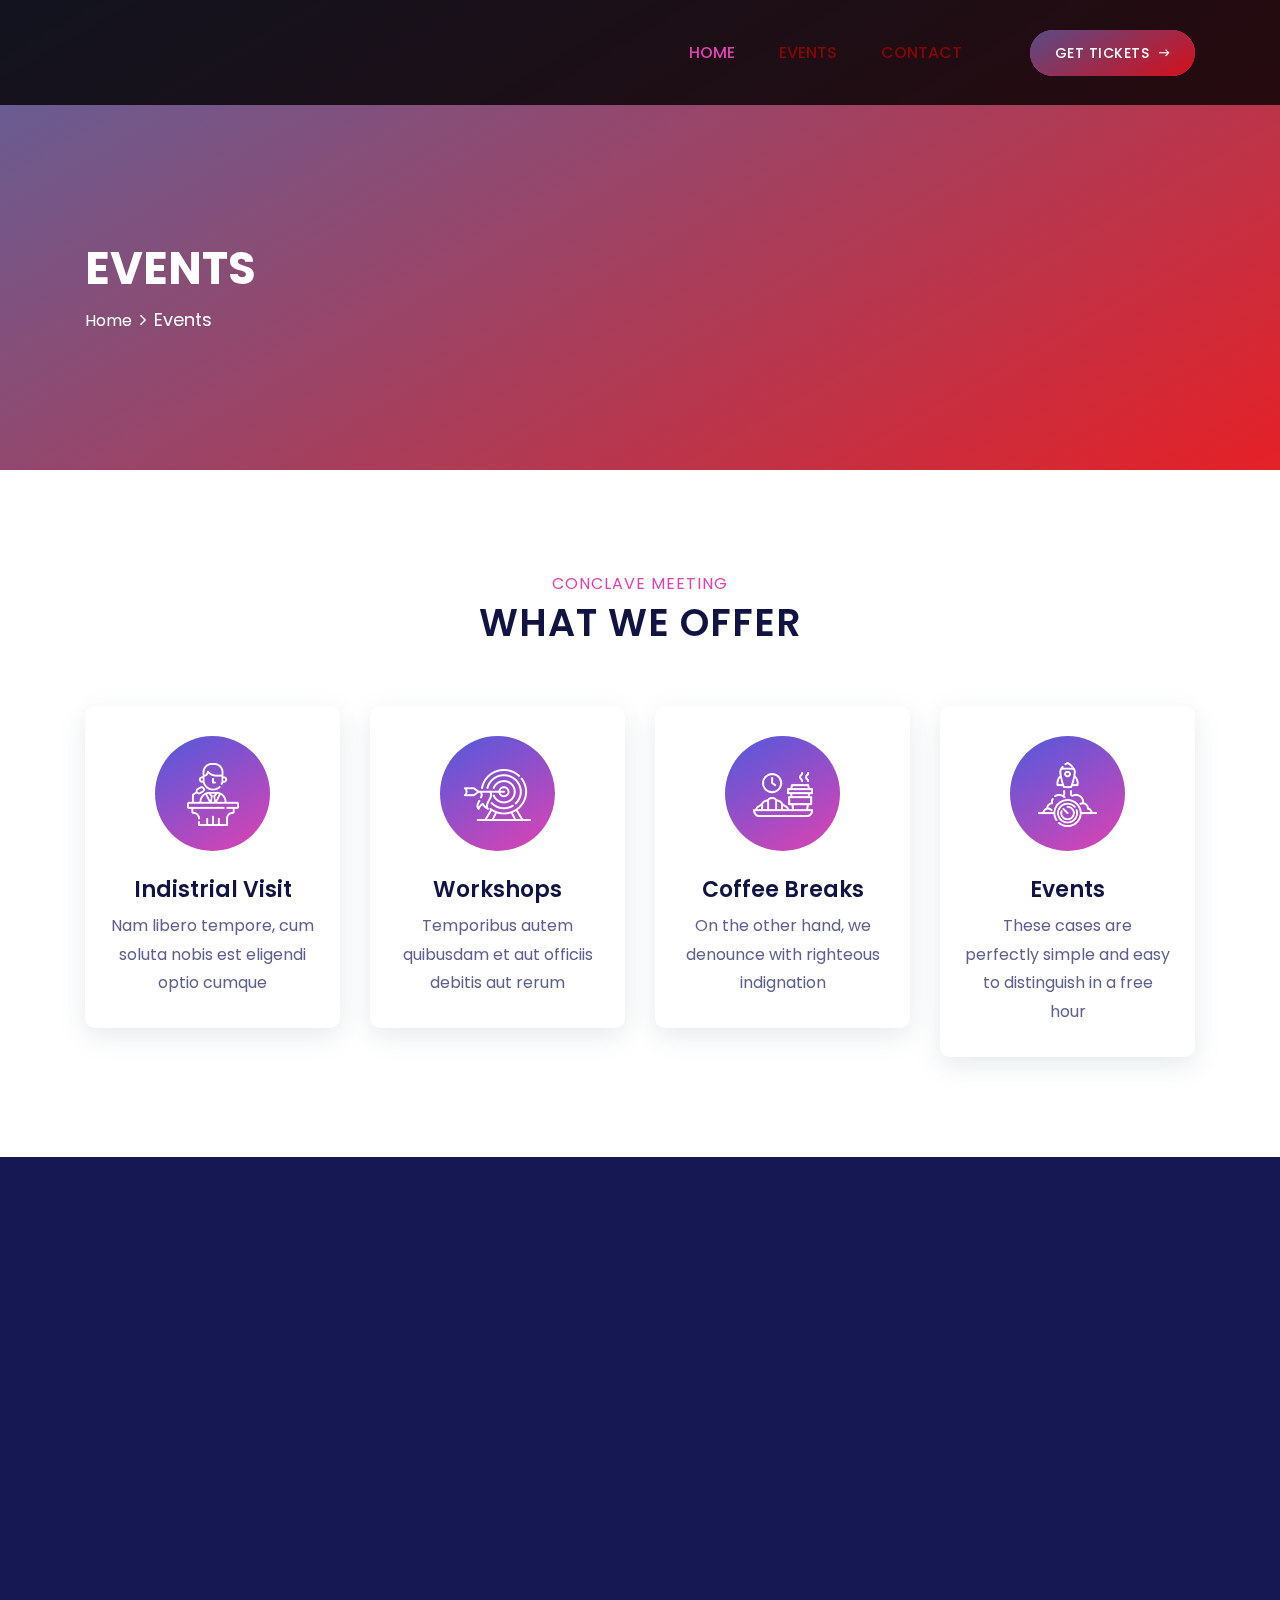
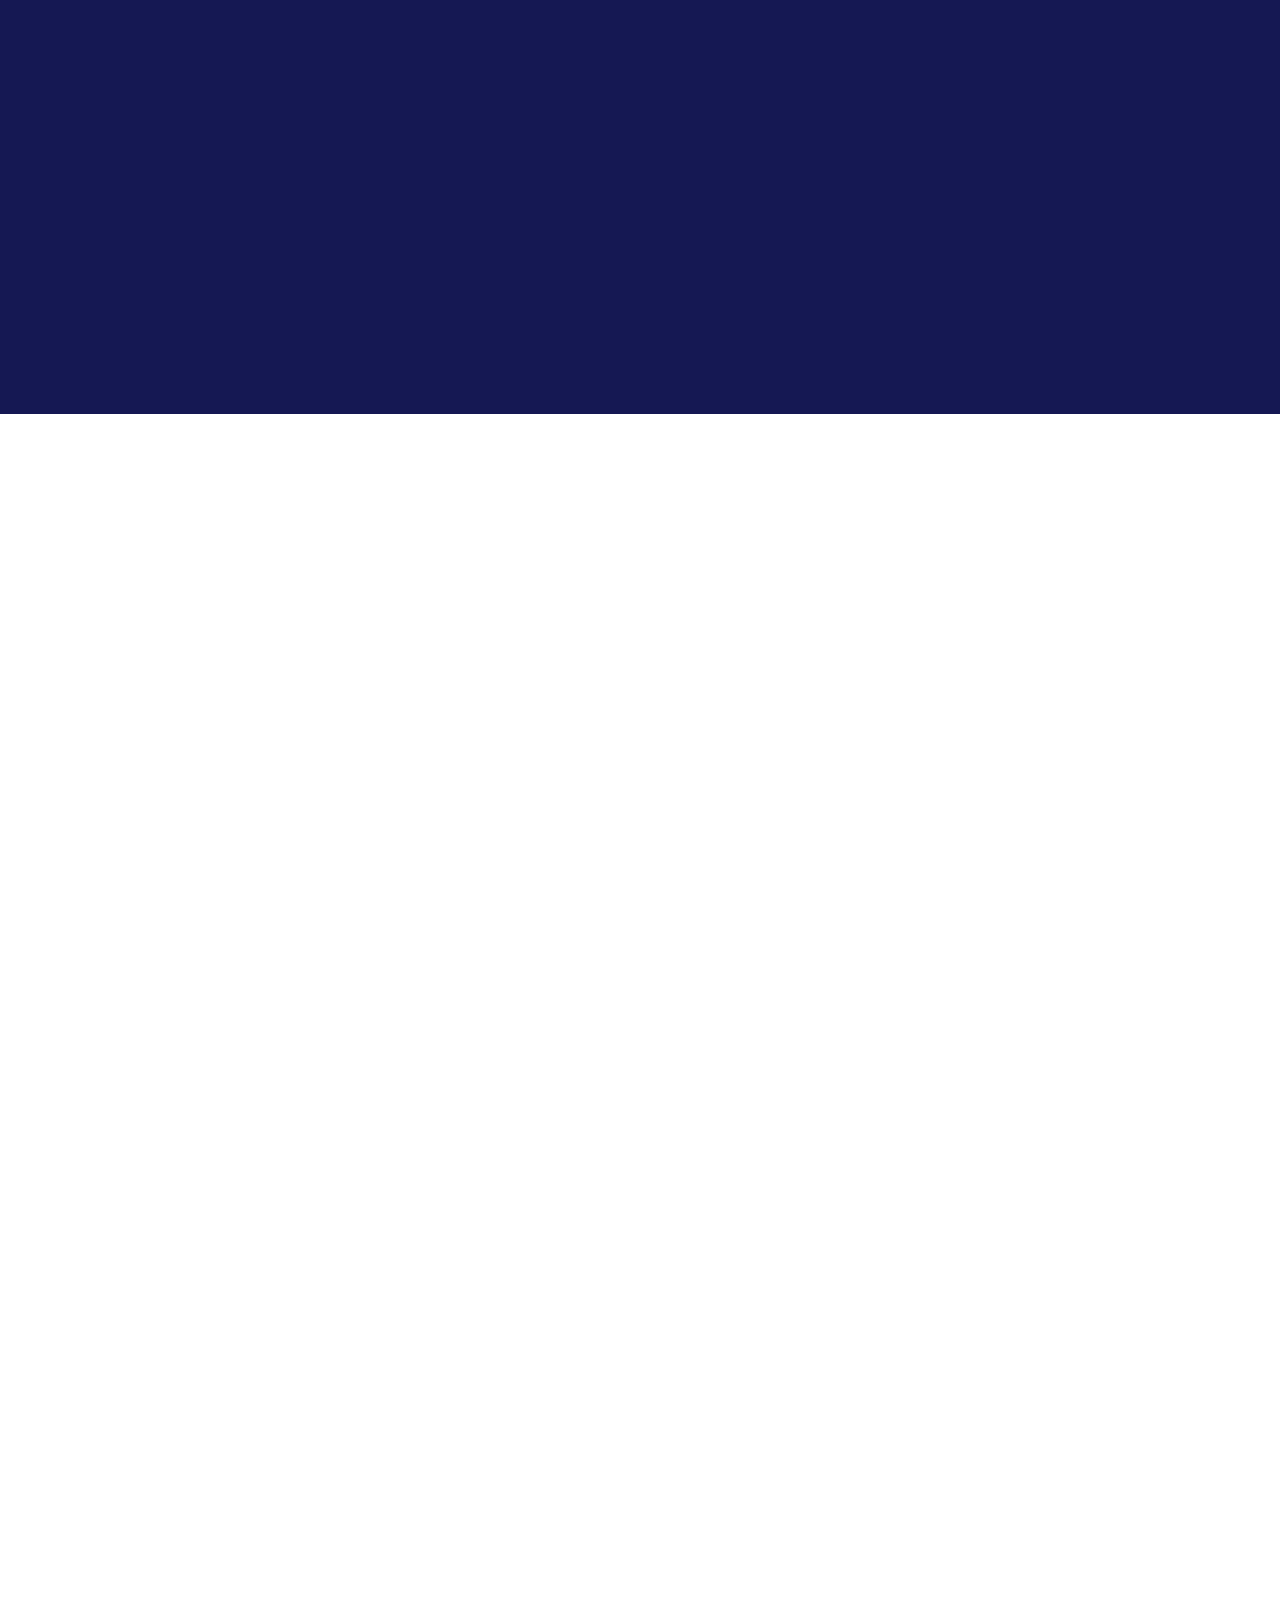
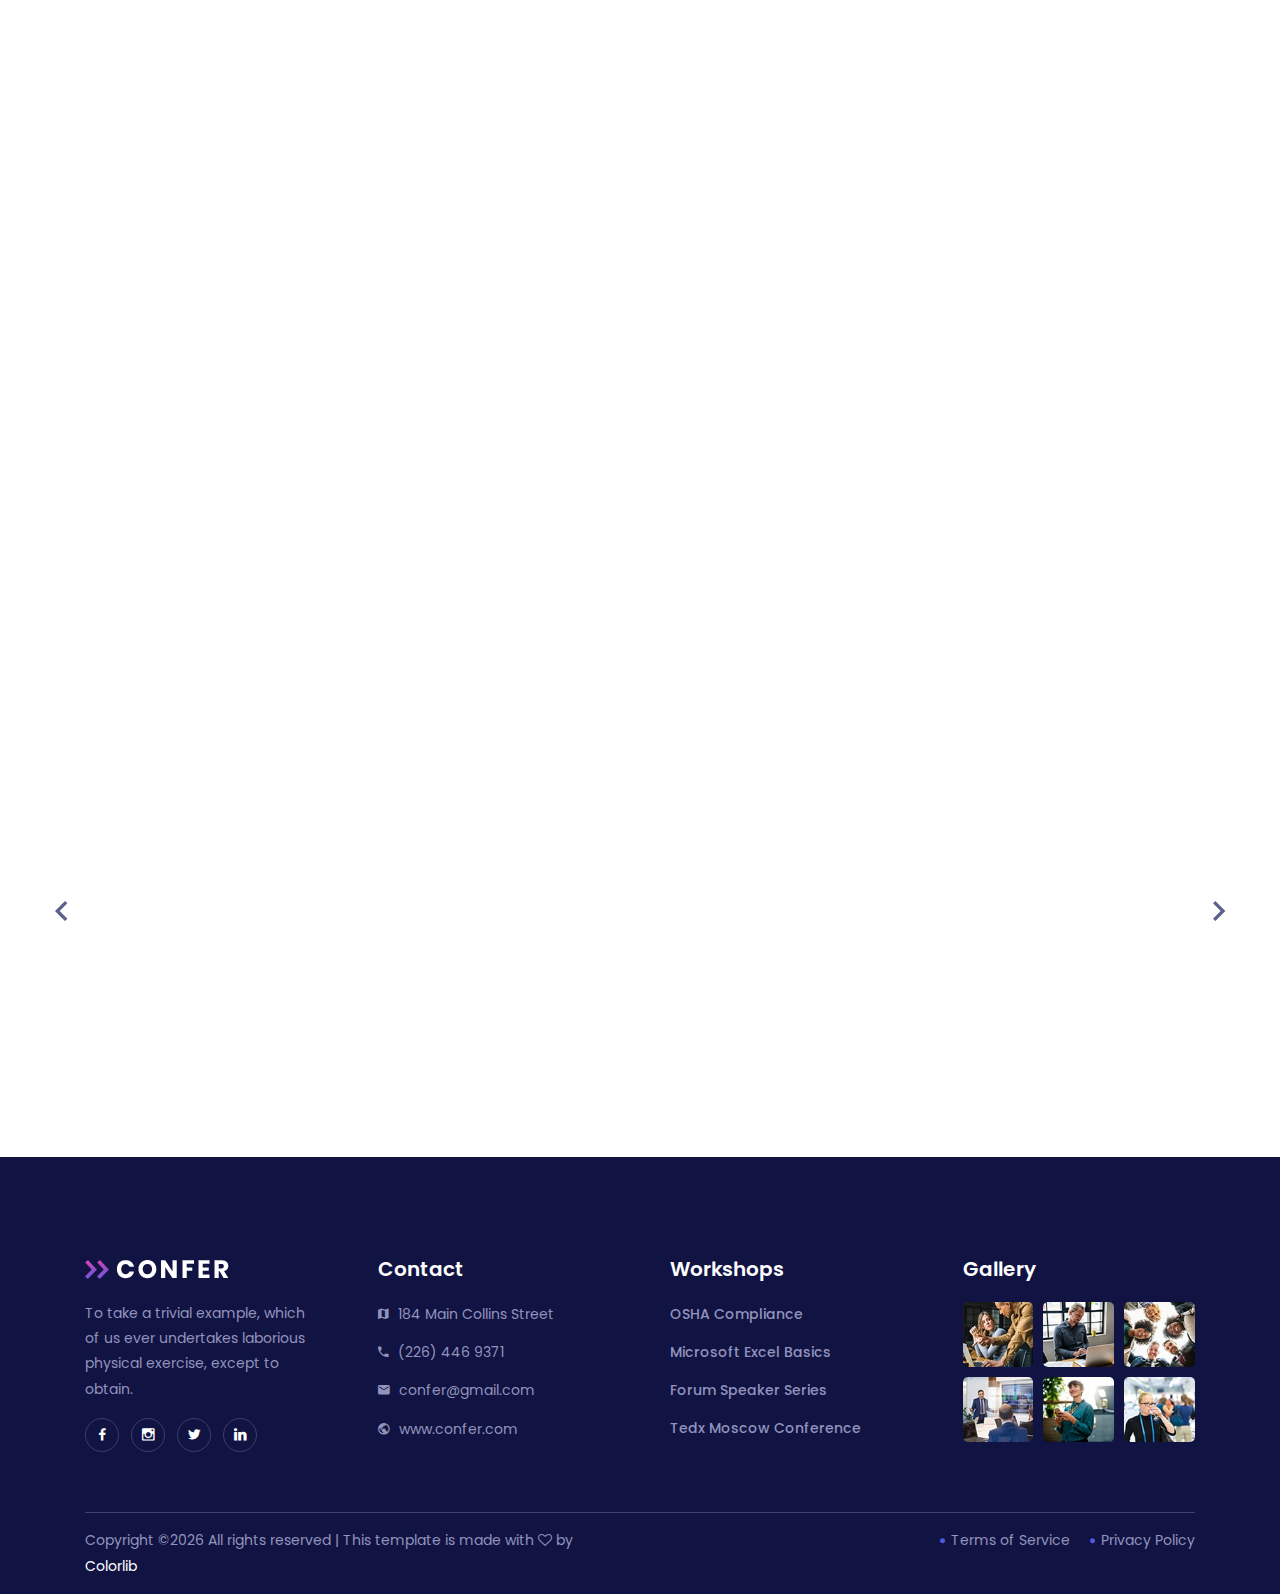
==== events.html @ 49c697b8 "rm" ====
<!DOCTYPE html>
<html lang="en">

<head>
    <meta charset="UTF-8">
    <meta name="description" content="">
    <meta http-equiv="X-UA-Compatible" content="IE=edge">
    <meta name="viewport" content="width=device-width, initial-scale=1, shrink-to-fit=no">

    <!-- Title -->
    <title>Confer - Conference Event HTML Template</title>

    <!-- Favicon -->
    <link rel="icon" href="https://ik.imagekit.io/ieeecollege/logo_1_bizQNKf40.png?updatedAt=1641056834567">

    <!-- Stylesheet -->
    <link rel="stylesheet" href="style.css">

</head>

<body>
    <!-- Preloader -->
    <div id="preloader">
        <div class="loader"></div>
    </div>
    <!-- /Preloader -->

   <!-- Header Area Start -->
   <header class="header-area">
    <div class="classy-nav-container breakpoint-off">
        <div class="container">
            <!-- Classy Menu -->
            <nav class="classy-navbar justify-content-between" id="conferNav">

                <!-- Logo -->
                <a class="nav-brand" href="./index.html"><img src="https://ik.imagekit.io/ieeecollege/logo_1_bizQNKf40.png?updatedAt=1641056834567" alt="" height="400" width="200"></a>

                <!-- Navbar Toggler -->
                <div class="classy-navbar-toggler">
                    <span class="navbarToggler"><span></span><span></span><span></span></span>
                </div>

                <!-- Menu -->
                <div class="classy-menu">
                    <!-- Menu Close Button -->
                    <div class="classycloseIcon">
                        <div class="cross-wrap"><span class="top"></span><span class="bottom"></span></div>
                    </div>
                    <!-- Nav Start -->
                    <div class="classynav">
                        <ul id="nav">
                            <li class="active"><a href="index.html">Home</a></li>
                            <li><a href="about.html">Events</a>
                               <!--- <ul class="dropdown">
                                    <li><a href="index.html">- Home</a></li>
                                    <li><a href="about.html">- About Us</a></li>
                                    <li><a href="speakers.html">- Speakears</a></li>
                                    <li><a href="schedule.html">- Schedule</a></li>
                                    <li><a href="tickets.html">- Tickets</a></li>
                                    <li><a href="blog.html">- Blog</a></li>
                                    <li><a href="single-blog.html">- Single Blog</a></li>
                                    <li><a href="contact.html">- Contact</a></li>
                                    <li><a href="#">- Dropdown</a>
                                        <ul class="dropdown">
                                            <li><a href="#">- Dropdown Item</a></li>
                                            <li><a href="#">- Dropdown Item</a></li>
                                            <li><a href="#">- Dropdown Item</a></li>
                                            <li><a href="#">- Dropdown Item</a></li>
                                        </ul>
                                    </li>
                                </ul>-->
                            </li>
                            <!--<li><a href="speakers.html">Speakears</a></li>
                            <li><a href="blog.html">Blog</a></li>-->
                            <li><a href="contact.html">Contact</a></li>
                        </ul>

                        <!-- Get Tickets Button -->
                        <a href="tickets.html" class="btn confer-btn mt-3 mt-lg-0 ml-3 ml-lg-5">Get Tickets <i class="zmdi zmdi-long-arrow-right"></i></a>
                    </div>
                    <!-- Nav End -->
                </div>
            </nav>
        </div>
    </div>
</header>
<!-- Header Area End -->

    <!-- Breadcrumb Area Start -->
    <section class="breadcrumb-area bg-img bg-gradient-overlay jarallax" style="background-image: url(https://ik.imagekit.io/ieeecollege/sp1_Ikhk8Z8GlEW.png?updatedAt=1641142330740img/bg-img/27.jpg);">
        <div class="container h-100">
            <div class="row h-100 align-items-center">
                <div class="col-12">
                    <div class="breadcrumb-content">
                        <h2 class="page-title">Events</h2>
                        <nav aria-label="breadcrumb">
                            <ol class="breadcrumb">
                                <li class="breadcrumb-item"><a href="index.html">Home</a></li>
                                <li class="breadcrumb-item active" aria-current="page">Events</li>
                            </ol>
                        </nav>
                    </div>
                </div>
            </div>
        </div>
    </section>
    <!-- Breadcrumb Area End -->

    <!-- What We offer Area Start -->
    <section class="what-we-offer-area section-padding-100-70">
        <div class="container">
            <div class="row">
                <!-- Heading -->
                <div class="col-12">
                    <div class="section-heading-3 text-center wow fadeInUp" data-wow-delay="300ms">
                        <p>Conclave Meeting</p>
                        <h4>What We Offer</h4>
                    </div>
                </div>
            </div>

            <div class="row">
                <!-- Single We Offer Area -->
                <div class="col-12 col-md-6 col-xl-3">
                    <div class="single-we-offer-content text-center wow fadeInUp" data-wow-delay="0.3s">
                        <!-- Icon -->
                        <div class="offer-icon">
                            <img src="img/core-img/icon.png" alt="">
                        </div>
                        <h5>Indistrial Visit</h5>
                        <p>Nam libero tempore, cum soluta nobis est eligendi optio cumque</p>
                    </div>
                </div>

                <!-- Single We Offer Area -->
                <div class="col-12 col-md-6 col-xl-3">
                    <div class="single-we-offer-content text-center wow fadeInUp" data-wow-delay="0.3s">
                        <!-- Icon -->
                        <div class="offer-icon">
                            <img src="img/core-img/icon-2.png" alt="">
                        </div>
                        <h5>Workshops</h5>
                        <p>Temporibus autem quibusdam et aut officiis debitis aut rerum</p>
                    </div>
                </div>

                <!-- Single We Offer Area -->
                <div class="col-12 col-md-6 col-xl-3">
                    <div class="single-we-offer-content text-center wow fadeInUp" data-wow-delay="0.3s">
                        <!-- Icon -->
                        <div class="offer-icon">
                            <img src="img/core-img/icon-3.png" alt="">
                        </div>
                        <h5>Coffee Breaks</h5>
                        <p>On the other hand, we denounce with righteous indignation</p>
                    </div>
                </div>

                <!-- Single We Offer Area -->
                <div class="col-12 col-md-6 col-xl-3">
                    <div class="single-we-offer-content text-center wow fadeInUp" data-wow-delay="0.3s">
                        <!-- Icon -->
                        <div class="offer-icon">
                            <img src="img/core-img/icon-4.png" alt="">
                        </div>
                        <h5>Events</h5>
                        <p>These cases are perfectly simple and easy to distinguish in a free hour</p>
                    </div>
                </div>
            </div>
        </div>
    </section>
    <!-- What We offer Area End -->

    <!-- About Us And Countdown Area Start -->
    <section class="about-us-countdown-area section-padding-100-0" id="about">
        <div class="container">
            <div class="row align-items-center">
                <!-- About Content -->
                <div class="col-12 col-md-6">
                    <div class="about-content-text mb-80">
                        <h6 class="wow fadeInUp" data-wow-delay="300ms">About Conference</h6>
                        <h3 class="wow fadeInUp" data-wow-delay="300ms">Welcome to the Project Management</h3>
                        <p class="wow fadeInUp" data-wow-delay="300ms">The Project Management is a platform to learn expert techniques for building successful project teams, creating efficient plans and implementing effective tracking measures to ensure your projects come in on deadline and on budget. In one fast-paced, well-designed day, we’ll cover all the essential elements of project management.</p>
                        <a href="#" class="btn confer-btn mt-50 wow fadeInUp" data-wow-delay="300ms">Interested <i class="zmdi zmdi-long-arrow-right"></i></a>
                    </div>
                </div>

                <!-- About Thumb -->
                <div class="col-12 col-md-6">
                    <div class="about-thumb mb-80 wow fadeInUp" data-wow-delay="300ms">
                        <img src="img/bg-img/2.png" alt="">
                    </div>
                </div>
            </div>
        </div>

        <!-- Counter Up Area -->
        <div class="countdown-up-area">
            <div class="container">
                <div class="row align-items-center">
                    <div class="col-12 col-md-3">
                        <!-- Countdown Text -->
                        <div class="countdown-content-text mb-100 wow fadeInUp" data-wow-delay="300ms">
                            <h6>Conference Date</h6>
                            <h4>Count Every Second Until the Event</h4>
                        </div>
                    </div>

                    <div class="col-12 col-md-9">
                        <div class="countdown-timer mb-100 wow fadeInUp" data-wow-delay="300ms">
                            <div id="clock"></div>
                        </div>
                    </div>
                </div>
            </div>
        </div>
    </section>
    <!-- About Us And Countdown Area End -->

    <!-- Our Speakings Area Start -->
    <section class="our-speaker-area section-padding-100-60">
        <div class="container">
            <div class="row">
                <!-- Heading -->
                <div class="col-12">
                    <div class="section-heading-3 text-center wow fadeInUp" data-wow-delay="300ms">
                        <p>Our Speakings</p>
                        <h4>Who’s speaking</h4>
                    </div>
                </div>
            </div>

            <div class="row">
                <!-- Single Speaker Area -->
                <div class="col-12 col-sm-6 col-lg-4">
                    <div class="single-speaker-area bg-gradient-overlay-2 wow fadeInUp" data-wow-delay="300ms">
                        <!-- Thumb -->
                        <div class="speaker-single-thumb">
                            <img src="img/bg-img/4.jpg" alt="">
                        </div>
                        <!-- Social Info -->
                        <div class="social-info">
                            <a href="#"><i class="zmdi zmdi-facebook"></i></a>
                            <a href="#"><i class="zmdi zmdi-instagram"></i></a>
                            <a href="#"><i class="zmdi zmdi-twitter"></i></a>
                            <a href="#"><i class="zmdi zmdi-linkedin"></i></a>
                        </div>
                        <!-- Info -->
                        <div class="speaker-info">
                            <h5>Albert Barnes</h5>
                            <p>Founder</p>
                        </div>
                    </div>
                </div>

                <!-- Single Speaker Area -->
                <div class="col-12 col-sm-6 col-lg-4">
                    <div class="single-speaker-area bg-gradient-overlay-2 wow fadeInUp" data-wow-delay="300ms">
                        <!-- Thumb -->
                        <div class="speaker-single-thumb">
                            <img src="img/bg-img/5.jpg" alt="">
                        </div>
                        <!-- Social Info -->
                        <div class="social-info">
                            <a href="#"><i class="zmdi zmdi-facebook"></i></a>
                            <a href="#"><i class="zmdi zmdi-instagram"></i></a>
                            <a href="#"><i class="zmdi zmdi-twitter"></i></a>
                            <a href="#"><i class="zmdi zmdi-linkedin"></i></a>
                        </div>
                        <!-- Info -->
                        <div class="speaker-info">
                            <h5>Patricia Stanley</h5>
                            <p>Product Lead</p>
                        </div>
                    </div>
                </div>

                <!-- Single Speaker Area -->
                <div class="col-12 col-sm-6 col-lg-4">
                    <div class="single-speaker-area bg-gradient-overlay-2 wow fadeInUp" data-wow-delay="300ms">
                        <!-- Thumb -->
                        <div class="speaker-single-thumb">
                            <img src="img/bg-img/6.jpg" alt="">
                        </div>
                        <!-- Social Info -->
                        <div class="social-info">
                            <a href="#"><i class="zmdi zmdi-facebook"></i></a>
                            <a href="#"><i class="zmdi zmdi-instagram"></i></a>
                            <a href="#"><i class="zmdi zmdi-twitter"></i></a>
                            <a href="#"><i class="zmdi zmdi-linkedin"></i></a>
                        </div>
                        <!-- Info -->
                        <div class="speaker-info">
                            <h5>Evelyn Stone</h5>
                            <p>Photographer</p>
                        </div>
                    </div>
                </div>

                <!-- Single Speaker Area -->
                <div class="col-12 col-sm-6 col-lg-4">
                    <div class="single-speaker-area bg-gradient-overlay-2 wow fadeInUp" data-wow-delay="300ms">
                        <!-- Thumb -->
                        <div class="speaker-single-thumb">
                            <img src="img/bg-img/7.jpg" alt="">
                        </div>
                        <!-- Social Info -->
                        <div class="social-info">
                            <a href="#"><i class="zmdi zmdi-facebook"></i></a>
                            <a href="#"><i class="zmdi zmdi-instagram"></i></a>
                            <a href="#"><i class="zmdi zmdi-twitter"></i></a>
                            <a href="#"><i class="zmdi zmdi-linkedin"></i></a>
                        </div>
                        <!-- Info -->
                        <div class="speaker-info">
                            <h5>Evelyn Stone</h5>
                            <p>Photographer</p>
                        </div>
                    </div>
                </div>

                <!-- Single Speaker Area -->
                <div class="col-12 col-sm-6 col-lg-4">
                    <div class="single-speaker-area bg-gradient-overlay-2 wow fadeInUp" data-wow-delay="300ms">
                        <!-- Thumb -->
                        <div class="speaker-single-thumb">
                            <img src="img/bg-img/8.jpg" alt="">
                        </div>
                        <!-- Social Info -->
                        <div class="social-info">
                            <a href="#"><i class="zmdi zmdi-facebook"></i></a>
                            <a href="#"><i class="zmdi zmdi-instagram"></i></a>
                            <a href="#"><i class="zmdi zmdi-twitter"></i></a>
                            <a href="#"><i class="zmdi zmdi-linkedin"></i></a>
                        </div>
                        <!-- Info -->
                        <div class="speaker-info">
                            <h5>Susan Hopkins</h5>
                            <p>UX Manager</p>
                        </div>
                    </div>
                </div>

                <!-- Single Speaker Area -->
                <div class="col-12 col-sm-6 col-lg-4">
                    <div class="single-speaker-area bg-gradient-overlay-2 wow fadeInUp" data-wow-delay="300ms">
                        <!-- Thumb -->
                        <div class="speaker-single-thumb">
                            <img src="img/bg-img/9.jpg" alt="">
                        </div>
                        <!-- Social Info -->
                        <div class="social-info">
                            <a href="#"><i class="zmdi zmdi-facebook"></i></a>
                            <a href="#"><i class="zmdi zmdi-instagram"></i></a>
                            <a href="#"><i class="zmdi zmdi-twitter"></i></a>
                            <a href="#"><i class="zmdi zmdi-linkedin"></i></a>
                        </div>
                        <!-- Info -->
                        <div class="speaker-info">
                            <h5>Michael Fowler</h5>
                            <p>Product Design</p>
                        </div>
                    </div>
                </div>

                <div class="col-12">
                    <div class="more-speaker-btn text-center mt-20 mb-40 wow fadeInUp" data-wow-delay="300ms">
                        <a class="btn confer-btn" href="#">View All Speaker <i class="zmdi zmdi-long-arrow-right"></i></a>
                    </div>
                </div>
            </div>
        </div>
    </section>
    <!-- Our Speakings Area End -->

    <!-- Our Gallery Area Start -->
    <div class="our-gallery-area section-padding-0-85">
        <div class="container-fluid">
            <div class="row">
                <!-- Single Gallery Thumb -->
                <div class="col-12 col-sm-3">
                    <div class="single-gallery-thumb wow fadeInUp" data-wow-delay="300ms">
                        <img src="img/bg-img/28.jpg" alt="">
                    </div>
                </div>

                <!-- Single Gallery Thumb -->
                <div class="col-12 col-sm-3">
                    <div class="single-gallery-thumb wow fadeInUp" data-wow-delay="300ms">
                        <img src="img/bg-img/29.jpg" alt="">
                    </div>
                </div>

                <!-- Single Gallery Thumb -->
                <div class="col-12 col-sm-6">
                    <div class="single-gallery-thumb wow fadeInUp" data-wow-delay="300ms">
                        <img src="img/bg-img/30.jpg" alt="">
                    </div>
                </div>

                <!-- Single Gallery Thumb -->
                <div class="col-12 col-sm-6">
                    <div class="single-gallery-thumb wow fadeInUp" data-wow-delay="300ms">
                        <img src="img/bg-img/31.jpg" alt="">
                    </div>
                </div>

                <!-- Single Gallery Thumb -->
                <div class="col-12 col-sm-3">
                    <div class="single-gallery-thumb wow fadeInUp" data-wow-delay="300ms">
                        <img src="img/bg-img/32.jpg" alt="">
                    </div>
                </div>

                <!-- Single Gallery Thumb -->
                <div class="col-12 col-sm-3">
                    <div class="single-gallery-thumb wow fadeInUp" data-wow-delay="300ms">
                        <img src="img/bg-img/33.jpg" alt="">
                    </div>
                </div>
            </div>
        </div>
    </div>
    <!-- Our Gallery Area End -->

    <!-- Our Client Area -->
    <div class="our-client-area about-page section-padding-0-100">
        <div class="container">
            <div class="row">
                <!-- Heading -->
                <div class="col-12">
                    <div class="section-heading-3 text-center wow fadeInUp" data-wow-delay="300ms">
                        <p>WHAT CLIENTS SAY</p>
                        <h4>Testimonials</h4>
                    </div>
                </div>
            </div>

            <div class="row">
                <div class="col-12">
                    <!-- Client Slider -->
                    <div class="client-area owl-carousel">
                        <!-- Single Client Slide -->
                        <div class="single-client-content bg-boxshadow wow fadeInUp" data-wow-delay="300ms">
                            <div class="single-client-text about-page">
                                <p>Lorem ipsum dolor sit amet, consectetur adipiscing elit, sed do eiusmod tempor incididunt ut labore et dolore magna aliqua. Ut enim ad minim veniam, quis nostrud exercitation ullamco laboris.</p>
                                <!-- Thumb and info -->
                                <div class="single-client-thumb-info d-flex align-items-center">
                                    <!-- Thumb -->
                                    <div class="single-client-thumb">
                                        <img src="img/bg-img/15.jpg" alt="">
                                    </div>
                                    <!-- Info -->
                                    <div class="client-info">
                                        <h6>Maria Hernandez</h6>
                                        <p>UX Manager</p>
                                    </div>
                                </div>
                            </div>
                            <!-- Icon -->
                            <div class="client-icon">
                                <i class="zmdi zmdi-quote"></i>
                            </div>
                        </div>

                        <!-- Single Client Slide -->
                        <div class="single-client-content bg-boxshadow wow fadeInUp" data-wow-delay="300ms">
                            <div class="single-client-text about-page">
                                <p>Lorem ipsum dolor sit amet, consectetur adipiscing elit, sed do eiusmod tempor incididunt ut labore et dolore magna aliqua. Ut enim ad minim veniam, quis nostrud exercitation ullamco laboris.</p>
                                <!-- Thumb and info -->
                                <div class="single-client-thumb-info d-flex align-items-center">
                                    <!-- Thumb -->
                                    <div class="single-client-thumb">
                                        <img src="img/bg-img/16.jpg" alt="">
                                    </div>
                                    <!-- Info -->
                                    <div class="client-info">
                                        <h6>Jacqueline Myers</h6>
                                        <p>UX Manager</p>
                                    </div>
                                </div>
                            </div>
                            <!-- Icon -->
                            <div class="client-icon">
                                <i class="zmdi zmdi-quote"></i>
                            </div>
                        </div>

                        <!-- Single Client Slide -->
                        <div class="single-client-content bg-boxshadow wow fadeInUp" data-wow-delay="300ms">
                            <div class="single-client-text about-page">
                                <p>Lorem ipsum dolor sit amet, consectetur adipiscing elit, sed do eiusmod tempor incididunt ut labore et dolore magna aliqua. Ut enim ad minim veniam, quis nostrud exercitation ullamco laboris.</p>
                                <!-- Thumb and info -->
                                <div class="single-client-thumb-info d-flex align-items-center">
                                    <!-- Thumb -->
                                    <div class="single-client-thumb">
                                        <img src="img/bg-img/15.jpg" alt="">
                                    </div>
                                    <!-- Info -->
                                    <div class="client-info">
                                        <h6>Maria Hernandez</h6>
                                        <p>UX Manager</p>
                                    </div>
                                </div>
                            </div>
                            <!-- Icon -->
                            <div class="client-icon">
                                <i class="zmdi zmdi-quote"></i>
                            </div>
                        </div>
                    </div>
                </div>
            </div>
        </div>
    </div>
    <!-- Our Client Area -->

    <!-- Footer Area Start -->
    <footer class="footer-area bg-img bg-overlay-2 section-padding-100-0">
        <!-- Main Footer Area -->
        <div class="main-footer-area">
            <div class="container">
                <div class="row">
                    <!-- Single Footer Widget Area -->
                    <div class="col-12 col-sm-6 col-lg-3">
                        <div class="single-footer-widget mb-60">
                            <!-- Footer Logo -->
                            <a href="#" class="footer-logo"><img src="img/core-img/logo.png" alt=""></a>
                            <p>To take a trivial example, which of us ever undertakes laborious physical exercise, except to obtain.</p>

                            <!-- Social Info -->
                            <div class="social-info">
                                <a href="#"><i class="zmdi zmdi-facebook"></i></a>
                                <a href="#"><i class="zmdi zmdi-instagram"></i></a>
                                <a href="#"><i class="zmdi zmdi-twitter"></i></a>
                                <a href="#"><i class="zmdi zmdi-linkedin"></i></a>
                            </div>
                        </div>
                    </div>

                    <!-- Single Footer Widget Area -->
                    <div class="col-12 col-sm-6 col-lg-3">
                        <div class="single-footer-widget mb-60">
                            <!-- Widget Title -->
                            <h5 class="widget-title">Contact</h5>

                            <!-- Contact Area -->
                            <div class="footer-contact-info">
                                <p><i class="zmdi zmdi-map"></i> 184 Main Collins Street</p>
                                <p><i class="zmdi zmdi-phone"></i> (226) 446 9371</p>
                                <p><i class="zmdi zmdi-email"></i> confer@gmail.com</p>
                                <p><i class="zmdi zmdi-globe"></i> www.confer.com</p>
                            </div>
                        </div>
                    </div>

                    <!-- Single Footer Widget Area -->
                    <div class="col-12 col-sm-6 col-lg-3">
                        <div class="single-footer-widget mb-60">
                            <!-- Widget Title -->
                            <h5 class="widget-title">Workshops</h5>

                            <!-- Footer Nav -->
                            <ul class="footer-nav">
                                <li><a href="#">OSHA Compliance</a></li>
                                <li><a href="#">Microsoft Excel Basics</a></li>
                                <li><a href="#">Forum Speaker Series</a></li>
                                <li><a href="#">Tedx Moscow Conference</a></li>
                            </ul>
                        </div>
                    </div>

                    <!-- Single Footer Widget Area -->
                    <div class="col-12 col-sm-6 col-lg-3">
                        <div class="single-footer-widget mb-60">
                            <!-- Widget Title -->
                            <h5 class="widget-title">Gallery</h5>

                            <!-- Footer Gallery -->
                            <div class="footer-gallery">
                                <div class="row">
                                    <div class="col-4">
                                        <a href="img/bg-img/21.jpg" class="single-gallery-item"><img src="img/bg-img/21.jpg" alt=""></a>
                                    </div>
                                    <div class="col-4">
                                        <a href="img/bg-img/22.jpg" class="single-gallery-item"><img src="img/bg-img/22.jpg" alt=""></a>
                                    </div>
                                    <div class="col-4">
                                        <a href="img/bg-img/23.jpg" class="single-gallery-item"><img src="img/bg-img/23.jpg" alt=""></a>
                                    </div>
                                    <div class="col-4">
                                        <a href="img/bg-img/24.jpg" class="single-gallery-item"><img src="img/bg-img/24.jpg" alt=""></a>
                                    </div>
                                    <div class="col-4">
                                        <a href="img/bg-img/25.jpg" class="single-gallery-item"><img src="img/bg-img/25.jpg" alt=""></a>
                                    </div>
                                    <div class="col-4">
                                        <a href="img/bg-img/26.jpg" class="single-gallery-item"><img src="img/bg-img/26.jpg" alt=""></a>
                                    </div>
                                </div>
                            </div>
                        </div>
                    </div>
                </div>
            </div>
        </div>

        <!-- Copywrite Area -->
        <div class="container">
            <div class="copywrite-content">
                <div class="row">
                    <!-- Copywrite Text -->
                    <div class="col-12 col-md-6">
                        <div class="copywrite-text">
                            <p><!-- Link back to Colorlib can't be removed. Template is licensed under CC BY 3.0. -->
Copyright &copy;<script>document.write(new Date().getFullYear());</script> All rights reserved | This template is made with <i class="fa fa-heart-o" aria-hidden="true"></i> by <a href="https://colorlib.com" target="_blank">Colorlib</a>
<!-- Link back to Colorlib can't be removed. Template is licensed under CC BY 3.0. --></p>
                        </div>
                    </div>
                    <!-- Footer Menu -->
                    <div class="col-12 col-md-6">
                        <div class="footer-menu">
                            <ul class="nav">
                                <li><a href="#"><i class="zmdi zmdi-circle"></i> Terms of Service</a></li>
                                <li><a href="#"><i class="zmdi zmdi-circle"></i> Privacy Policy</a></li>
                            </ul>
                        </div>
                    </div>
                </div>
            </div>
        </div>
    </footer>
    <!-- Footer Area End -->

    <!-- **** All JS Files ***** -->
    <!-- jQuery 2.2.4 -->
    <script src="js/jquery.min.js"></script>
    <!-- Popper -->
    <script src="js/popper.min.js"></script>
    <!-- Bootstrap -->
    <script src="js/bootstrap.min.js"></script>
    <!-- All Plugins -->
    <script src="js/confer.bundle.js"></script>
    <!-- Active -->
    <script src="js/default-assets/active.js"></script>

</body>

</html>
---- style.css ----
/* ------------------------------------------
[Master Stylesheet]

Template Name: Confer - Conference Event HTML Template
Template Author: Colorlib
Template Author URL: http://colorlib.com
Version: 1.0.0
Last Update: March 14, 2019

[Tables of CSS Content]

+ body

    01.0 Reboot Area CSS
    02.0 Spacing Area CSS
    03.0 Preloader Area CSS
    04.0 Heading Area CSS
    05.0 Backtotop Area CSS
    06.0 Buttons Area CSS
    07.0 Header Area CSS
    08.0 Hero Area CSS
    09.0 Footer Area CSS
    10.0 About Area CSS
    11.0 Counter Area CSS
    12.0 Speakar Area CSS
    13.0 Breadcrumb Area CSS
    14.0 Blog Area CSS
    15.0 Widget Area CSS
    16.0 Client Area CSS
    17.0 Schedule Area CSS
    18.0 Ticket Area CSS
    19.0 Sponsor Area CSS
    20.0 Contact Area CSS
    21.0 CTA Area CSS
--------------------------------------------- */
/* Import Fonts & All CSS */
@import url("https://fonts.googleapis.com/css?family=Poppins:100,200,300,400,500,600,700");
@import url(css/bootstrap.min.css);
@import url(css/animate.css);
@import url(css/default-assets/classy-nav.css);
@import url(css/owl.carousel.min.css);
@import url(css/magnific-popup.css);
@import url(css/font-awesome.min.css);
@import url(css/material-design-iconic-font.min.css);
@import url(css/style.css);
/* :: 01.0 Reboot Area CSS */
* {
  margin: 0;
  padding: 0; }

body {
  font-family: "Poppins", sans-serif;
  font-weight: 400;
  font-size: 16px;
  position: relative;
  z-index: auto; }

h1,
h2,
h3,
h4,
h5,
h6 {
  font-family: "Poppins", sans-serif;
  color: #111343;
  line-height: 1.25;
  font-weight: 600; }

a,
a:active,
a:focus,
a:hover {
  color: #111343;
  text-decoration: none;
  -webkit-transition-duration: 500ms;
  -o-transition-duration: 500ms;
  transition-duration: 500ms;
  outline: none;
  font-weight: 500; }

li {
  list-style: none; }

p {
  line-height: 1.8;
  color: #5d5e8d;
  font-size: 16px;
  font-weight: 400; }

img {
  max-width: 100%;
  height: auto; }

ul {
  margin: 0;
  padding: 0; }
  ul li {
    margin: 0;
    padding: 0; }

.bg-overlay {
  position: relative;
  z-index: 1; }
  .bg-overlay::after {
    position: absolute;
    content: "";
    height: 100%;
    width: 100%;
    top: 0;
    left: 0;
    z-index: -1;
    background-color: rgba(0, 0, 0, 0.4); }

.bg-gradient-overlay {
  position: relative;
  z-index: 1; }
  .bg-gradient-overlay::after {
    position: absolute;
    content: "";
    height: 100%;
    width: 100%;
    top: 0;
    left: 0;
    z-index: -1;
    background: #c63fa4;
    background-image: -moz-linear-gradient(120deg,  #e20910 0%,#4b5291  100%);
    background-image: -webkit-linear-gradient(120deg, #e20910 0%,#4b5291 100%);
    background-image: -ms-linear-gradient(120deg, #e20910 0%,#4b5291 100%);
    opacity: 0.9; }

.bg-gradient-overlay-2 {
  position: relative;
  z-index: 1; }
  .bg-gradient-overlay-2::after {
    border-radius: 10px;
    content: '';
    position: absolute;
    width: 100%;
    height: 100%;
    top: 0;
    left: 0;
    z-index: 10;
    background: rgba(0, 0, 0, 0.6);
    background: -webkit-gradient(linear, left bottom, left top, from(rgba(0, 0, 0, 0.8)), color-stop(30%, rgba(0, 0, 0, 0.2)), to(rgba(0, 0, 0, 0)));
    background: -webkit-linear-gradient(bottom, rgba(0, 0, 0, 0.8) 0%, rgba(0, 0, 0, 0.2) 30%, rgba(0, 0, 0, 0) 100%);
    background: -o-linear-gradient(bottom, rgba(0, 0, 0, 0.8) 0%, rgba(0, 0, 0, 0.2) 30%, rgba(0, 0, 0, 0) 100%);
    background: linear-gradient(to top, rgba(0, 0, 0, 0.8) 0%, rgba(0, 0, 0, 0.2) 30%, rgba(0, 0, 0, 0) 100%); }

.bg-img {
  background-position: center center !important;
  background-size: cover !important;
  background-repeat: no-repeat !important; }

.jarallax {
  position: relative;
  z-index: 0; }
  .jarallax .jarallax-img {
    position: absolute;
    object-fit: cover;
    font-family: 'object-fit: cover';
    top: 0;
    left: 0;
    width: 100%;
    height: 100%;
    z-index: -1; }

.bg-boxshadow {
  -webkit-box-shadow: 0px 8px 27px 0px rgba(90, 111, 120, 0.15);
  box-shadow: 0px 8px 27px 0px rgba(90, 111, 120, 0.15); }

.mfp-image-holder .mfp-close,
.mfp-iframe-holder .mfp-close {
  position: fixed;
  z-index: 100;
  color: #ffffff;
  right: 20px;
  text-align: center;
  padding-right: 0;
  width: 100%;
  top: 20px;
  width: 30px;
  background: #e20910;
  height: 30px;
  line-height: 30px; }

img.mfp-img {
  -webkit-box-shadow: 0 2px 40px 8px rgba(15, 15, 15, 0.15);
  box-shadow: 0 2px 40px 8px rgba(15, 15, 15, 0.15); }

button.mfp-close,
button.mfp-arrow {
  background: #e20910; }

.mfp-bottom-bar {
  display: none !important; }

.mfp-bg {
  background-color: #000000; }

.bg-transparent {
  background-color: transparent !important; }

.bg-gray {
  background-color: #f7f7f7 !important; }

textarea:focus,
input:focus {
  outline: none; }

textarea:invalid,
input:invalid,
textarea:required,
input:required {
  box-shadow: none !important; }

.border {
  border-color: #4b4d7b; }

.mfp-arrow-left::after {
  border-right-color: transparent; }

.mfp-arrow-left::before {
  border-right-color: #ffffff; }

.mfp-arrow-right::after {
  border-left-color: transparent; }

.mfp-arrow-right::before {
  border-left-color: #ffffff; }

/* :: 02.0 Spacing Area CSS */
.mt-15 {
  margin-top: 15px; }

.mt-30 {
  margin-top: 30px; }

.mt-20 {
  margin-top: 20px; }

.mt-40 {
  margin-top: 40px; }

.mt-50 {
  margin-top: 50px; }

.mt-70 {
  margin-top: 70px; }

.mt-80 {
  margin-top: 80px; }

.mt-100 {
  margin-top: 100px; }

.mt-150 {
  margin-top: 150px; }

.mr-15 {
  margin-right: 15px; }

.mr-30 {
  margin-right: 30px; }

.mr-50 {
  margin-right: 50px; }

.mr-100 {
  margin-right: 100px; }

.mb-10 {
  margin-bottom: 10px; }

.mb-15 {
  margin-bottom: 15px; }

.mb-30 {
  margin-bottom: 30px; }

.mb-40 {
  margin-bottom: 40px; }

.mb-50 {
  margin-bottom: 50px; }

.mb-60 {
  margin-bottom: 60px; }

.mb-70 {
  margin-bottom: 70px; }

.mb-80 {
  margin-bottom: 80px; }

.mb-100 {
  margin-bottom: 100px; }

.ml-15 {
  margin-left: 15px; }

.ml-30 {
  margin-left: 30px; }

.ml-50 {
  margin-left: 50px; }

.ml-100 {
  margin-left: 100px; }

.pt-50 {
  padding-top: 50px !important; }

.section-padding-80 {
  padding-top: 80px;
  padding-bottom: 80px; }

.section-padding-0-80 {
  padding-top: 0;
  padding-bottom: 80px; }

.section-padding-80-0 {
  padding-top: 80px;
  padding-bottom: 0; }

.section-padding-80-50 {
  padding-top: 80px;
  padding-bottom: 50px; }

.section-padding-100 {
  padding-top: 100px;
  padding-bottom: 100px; }

.section-padding-0-85 {
  padding-top: 0;
  padding-bottom: 85px; }

.section-padding-100-60 {
  padding-top: 100px;
  padding-bottom: 60px; }

.section-padding-100-70 {
  padding-top: 100px;
  padding-bottom: 70px; }

.section-padding-0-100 {
  padding-top: 0;
  padding-bottom: 100px; }

.section-padding-100-0 {
  padding-top: 100px;
  padding-bottom: 0; }

/* :: 3.0 Preloader Area CSS */
#preloader {
  position: fixed;
  width: 100%;
  height: 100%;
  z-index: 9999999;
  top: 0;
  left: 0;
  background: #df42b1;
  background-image: -webkit-linear-gradient(120deg, #505add 0%, #df42b1 100%);
  background-image: -ms-linear-gradient(120deg, #505add 0%, #df42b1 100%);
  display: -webkit-box;
  display: -ms-flexbox;
  display: flex;
  -webkit-box-align: center;
  -ms-flex-align: center;
  align-items: center;
  -webkit-box-pack: center;
  -ms-flex-pack: center;
  justify-content: center;
  overflow: hidden; }

.loader {
  position: relative;
  z-index: 1;
  width: 50px;
  height: 50px;
  border-radius: 50%;
  -webkit-animation: loader linear 2s infinite;
  animation: loader linear 2s infinite;
  border-top: 2px solid #ffffff;
  border-left: 2px solid transparent;
  border-right: 2px solid transparent;
  border-bottom: 2px solid transparent; }

@-webkit-keyframes loader {
  0% {
    -webkit-transform: rotate(0deg);
    -ms-transform: rotate(0deg);
    transform: rotate(0deg); }
  100% {
    -webkit-transform: rotate(360deg);
    -ms-transform: rotate(360deg);
    transform: rotate(360deg); } }
@keyframes loader {
  0% {
    -webkit-transform: rotate(0deg);
    -ms-transform: rotate(0deg);
    transform: rotate(0deg); }
  100% {
    -webkit-transform: rotate(360deg);
    -ms-transform: rotate(360deg);
    transform: rotate(360deg); } }
/* :: 4.0 Heading Area CSS */
.section-heading {
  position: relative;
  z-index: 1;
  margin-bottom: 60px; }
  .section-heading p {
    color: #ffffff;
    letter-spacing: 1px;
    text-transform: uppercase;
    margin-bottom: 0;
    display: inline-block;
    font-weight: 400; }
  .section-heading h4 {
    font-size: 38px;
    color: #ffffff;
    margin-bottom: 0;
    text-transform: uppercase;
    letter-spacing: 1px; }
    @media only screen and (max-width: 767px) {
      .section-heading h4 {
        font-size: 26px; } }
    @media only screen and (min-width: 576px) and (max-width: 767px) {
      .section-heading h4 {
        font-size: 30px; } }

.section-heading-2 {
  position: relative;
  z-index: 1;
  margin-bottom: 60px; }
  .section-heading-2 p {
    color: #df42b1;
    letter-spacing: 1px;
    text-transform: uppercase;
    margin-bottom: 0;
    display: inline-block;
    font-weight: 400; }
  .section-heading-2 h4 {
    font-size: 38px;
    color: #ffffff;
    margin-bottom: 0;
    text-transform: uppercase;
    letter-spacing: 1px; }
    @media only screen and (max-width: 767px) {
      .section-heading-2 h4 {
        font-size: 26px; } }
    @media only screen and (min-width: 576px) and (max-width: 767px) {
      .section-heading-2 h4 {
        font-size: 30px; } }

.section-heading-3 {
  position: relative;
  z-index: 1;
  margin-bottom: 60px; }
  .section-heading-3 p {
    color: #df42b1;
    letter-spacing: 1px;
    text-transform: uppercase;
    margin-bottom: 0;
    display: inline-block;
    font-weight: 400; }
  .section-heading-3 h4 {
    font-size: 38px;
    color: #111343;
    margin-bottom: 0;
    text-transform: uppercase;
    letter-spacing: 1px; }
    @media only screen and (max-width: 767px) {
      .section-heading-3 h4 {
        font-size: 26px; } }
    @media only screen and (min-width: 576px) and (max-width: 767px) {
      .section-heading-3 h4 {
        font-size: 30px; } }

/* :: 5.0 Backtotop Area CSS */
#scrollUp {
  position: fixed;
  right: 40px;
  font-size: 20px;
  line-height: 40px;
  width: 40px;
  height: 40px;
  bottom: 40px;
  background-color: #df42b1;
  color: #ffffff;
  text-align: center;
  -webkit-transition-duration: 500ms;
  -o-transition-duration: 500ms;
  transition-duration: 500ms;
  border-radius: 50%;
  -webkit-box-shadow: 0 2px 40px 8px rgba(15, 15, 15, 0.15);
  box-shadow: 0 2px 40px 8px rgba(15, 15, 15, 0.15);
  z-index: 15962536; }
  @media only screen and (max-width: 767px) {
    #scrollUp {
      right: 20px;
      bottom: 20px; } }
  #scrollUp:focus, #scrollUp:hover {
    background-color: #000000;
    color: #ffffff; }

/* :: 6.0 Buttons Area CSS */
.btn:focus {
  box-shadow: none; }

.confer-btn {
  position: relative;
  z-index: 1;
  height: 46px;
  line-height: 46px;
  font-size: 14px;
  font-weight: 500;
  border: none;
  display: inline-block;
  padding: 0 25px;
  text-align: center;
  text-transform: uppercase;
  letter-spacing: 0.5px;
  color: #ffffff;
  border-radius: 23px;
  -webkit-transition-duration: 500ms;
  -o-transition-duration: 500ms;
  transition-duration: 500ms;
  overflow: hidden; }
  .confer-btn i {
    margin-left: 5px; }
  .confer-btn::before {
    -webkit-transition-duration: 800ms;
    -o-transition-duration: 800ms;
    transition-duration: 800ms;
    position: absolute;
    width: 120%;
    height: 120%;
    top: -10%;
    left: -10%;
    content: '';
    background: #df42b1;
    background-image: -webkit-linear-gradient(120deg, #e20910 0%, #4b5291 100%);
    background-image: -ms-linear-gradient(120deg, #e20910 0%, #4b5291 100%);
    z-index: -2; }
  .confer-btn:focus, .confer-btn:hover {
    font-weight: 500;
    background-color: #ffffff;
    color: #111343 !important;
    -webkit-box-shadow: 0 2px 40px 8px rgba(15, 15, 15, 0.15);
    box-shadow: 0 2px 40px 8px rgba(15, 15, 15, 0.15); }
    .confer-btn:focus i, .confer-btn:hover i {
      -webkit-animation: buttonIcon 1s ease-in infinite;
      animation: buttonIcon 1s ease-in infinite; }
    .confer-btn:focus::before, .confer-btn:hover::before {
      left: 110%; }

@-webkit-keyframes buttonIcon {
  0% {
    opacity: 1; }
  100% {
    opacity: 0; } }
@keyframes buttonIcon {
  0% {
    opacity: 1; }
  100% {
    opacity: 0; } }
.confer-btn-2 {
  position: relative;
  z-index: 1;
  height: 46px;
  line-height: 46px;
  font-size: 14px;
  font-weight: 500;
  display: inline-block;
  padding: 0 25px;
  text-align: center;
  text-transform: uppercase;
  letter-spacing: 0.5px;
  color: #ffffff;
  border-radius: 23px;
  -webkit-transition-duration: 500ms;
  -o-transition-duration: 500ms;
  transition-duration: 500ms; }
  .confer-btn-2 i {
    margin-left: 4px; }
  .confer-btn-2.btn-2 {
    color: #111343; }
  .confer-btn-2:focus, .confer-btn-2:hover {
    font-weight: 500;
    -webkit-box-shadow: 0 2px 40px 8px rgba(15, 15, 15, 0.15);
    box-shadow: 0 2px 40px 8px rgba(15, 15, 15, 0.15);
    background-color: #df42b1;
    color: #ffffff; }

.confer-btn-white {
  position: relative;
  z-index: 1;
  height: 46px;
  padding: 0 25px;
  border: 2px solid #ffffff;
  color: #ffffff;
  border-radius: 23px;
  font-size: 14px;
  text-transform: uppercase;
  letter-spacing: 1px;
  line-height: 42px;
  font-weight: 500;
  -webkit-transition-duration: 500ms;
  -o-transition-duration: 500ms;
  transition-duration: 500ms; }
  .confer-btn-white i {
    margin-left: 5px; }
  .confer-btn-white:hover, .confer-btn-white:focus {
    background-color: #df42b1;
    border-color: #df42b1;
    color: #ffffff; }

.confer-btn-white-2 {
  position: relative;
  z-index: 1;
  height: 46px;
  padding: 0 25px;
  border: 2px solid rgba(255, 255, 255, 0.2);
  color: #ffffff;
  border-radius: 23px;
  font-size: 14px;
  text-transform: uppercase;
  letter-spacing: 1px;
  line-height: 42px;
  font-weight: 500;
  -webkit-transition-duration: 500ms;
  -o-transition-duration: 500ms;
  transition-duration: 500ms; }
  .confer-btn-white-2 i {
    margin-left: 3px; }
  .confer-btn-white-2:hover, .confer-btn-white-2:focus {
    background-color: #df42b1;
    border-color: #df42b1;
    color: #ffffff; }

.confer-gb-btn {
  position: relative;
  z-index: 1;
  color: #ffffff;
  font-size: 14px;
  font-weight: 500;
  text-transform: uppercase;
  line-height: 46px;
  padding: 0 25px;
  min-width: 180px;
  height: 46px;
  -webkit-transition-duration: 500ms;
  -o-transition-duration: 500ms;
  transition-duration: 500ms;
  border-radius: 23px;
  border: none;
  overflow: hidden; }
  .confer-gb-btn::before {
    -webkit-transition-duration: 800ms;
    -o-transition-duration: 800ms;
    transition-duration: 800ms;
    position: absolute;
    width: 120%;
    height: 120%;
    top: -10%;
    left: -10%;
    content: '';
    background: #df42b1;
    background-image: -webkit-linear-gradient(120deg, #4b5291 0%, #e20910 100%);
    background-image: -ms-linear-gradient(120deg, #4b5291 0%, #e20910 100%);
    z-index: -2; }
  .confer-gb-btn::after {
    -webkit-transition-duration: 500ms;
    -o-transition-duration: 500ms;
    transition-duration: 500ms;
    position: absolute;
    width: calc(100% - 4px);
    height: calc(100% - 4px);
    border-radius: 23px;
    top: 2px;
    left: 2px;
    right: 2px;
    bottom: 2px;
    background-color: #151853;
    content: '';
    z-index: -1; }
  .confer-gb-btn:hover, .confer-gb-btn:focus {
    color: #ffffff; }
    .confer-gb-btn:hover::after, .confer-gb-btn:focus::after {
      opacity: 0; }

/* :: 7.0 Header Area CSS */
.classy-nav-container {
  background-color: transparent;
  padding: 0; }
  .classy-nav-container .classy-navbar {
    -webkit-transition-duration: 500ms;
    -o-transition-duration: 500ms;
    transition-duration: 500ms;
    height: 105px;
    padding: 0; }
    @media only screen and (max-width: 767px) {
      .classy-nav-container .classy-navbar .nav-brand {
        max-width: 90px;
        margin-right: 15px; } }
    .classy-nav-container .classy-navbar .classynav ul li a {
      font-size: 16px;
      text-transform: uppercase;
      color: #8b0303;
      font-weight: 500;
      padding: 0 20px; }
      .classy-nav-container .classy-navbar .classynav ul li a:hover, .classy-nav-container .classy-navbar .classynav ul li a:focus {
        color: #df42b1; }
      @media only screen and (min-width: 992px) and (max-width: 1199px) {
        .classy-nav-container .classy-navbar .classynav ul li a {
          font-size: 14px; } }
      @media only screen and (min-width: 768px) and (max-width: 991px) {
        .classy-nav-container .classy-navbar .classynav ul li a {
          font-size: 14px;
          color: #000000; }
          .classy-nav-container .classy-navbar .classynav ul li a:hover, .classy-nav-container .classy-navbar .classynav ul li a:focus {
            color: #df42b1; } }
      @media only screen and (max-width: 767px) {
        .classy-nav-container .classy-navbar .classynav ul li a {
          font-size: 14px;
          color: #111343; }
          .classy-nav-container .classy-navbar .classynav ul li a:hover, .classy-nav-container .classy-navbar .classynav ul li a:focus {
            color: #df42b1; } }
    .classy-nav-container .classy-navbar .classynav ul li.cn-dropdown-item ul li a, .classy-nav-container .classy-navbar .classynav ul li.megamenu-item ul li a {
      font-size: 14px;
      text-transform: uppercase;
      height: 42px;
      line-height: 42px;
      padding: 0 30px;
      color: #000000; }
      .classy-nav-container .classy-navbar .classynav ul li.cn-dropdown-item ul li a:focus, .classy-nav-container .classy-navbar .classynav ul li.cn-dropdown-item ul li a:hover, .classy-nav-container .classy-navbar .classynav ul li.megamenu-item ul li a:focus, .classy-nav-container .classy-navbar .classynav ul li.megamenu-item ul li a:hover {
        color: #df42b1; }
    .classy-nav-container .classy-navbar .classynav ul li.active a {
      color: #df42b1; }

.classynav ul li.has-down > a::after,
.classynav ul li.has-down.active > a::after,
.classynav ul li.megamenu-item > a::after {
  color: #df42b1; }

.breakpoint-off .classynav ul li .dropdown,
.breakpoint-off .classynav ul li .megamenu {
  width: 200px;
  -webkit-box-shadow: 0 2px 40px 8px rgba(15, 15, 15, 0.15);
  box-shadow: 0 2px 40px 8px rgba(15, 15, 15, 0.15);
  border-radius: 4px; }

.breakpoint-off .classynav ul li .megamenu {
  width: 100%; }

.classy-navbar-toggler .navbarToggler span {
  background-color: #ffffff; }

.header-area {
  position: fixed;
  z-index: 999;
  width: 100%;
  -webkit-transition-duration: 500ms;
  -o-transition-duration: 500ms;
  transition-duration: 500ms;
  background-color: rgba(0, 0, 0, 0.8); }
  .header-area.sticky {
    background-color: whitesmoke;
    -webkit-box-shadow: 0 2px 40px 8px rgba(15, 15, 15, 0.15);
    box-shadow: 0 2px 40px 8px rgba(15, 15, 15, 0.15); }
    .header-area.sticky .classy-navbar {
      height: 75px; }

/* :: 8.0 Hero Area CSS */
.welcome-area {
  position: relative;
  z-index: 1; }
  .welcome-area .icon-scroll {
    width: 26px;
    height: 39px;
    position: absolute;
    z-index: 999999;
    left: 50%;
    bottom: 40px;
    margin-left: -13px;
    -webkit-box-shadow: inset 0 0 0 2px #ffffff;
    box-shadow: inset 0 0 0 2px #ffffff;
    border-radius: 25px;
    opacity: 0.75;
    cursor: pointer; }
    .welcome-area .icon-scroll::before {
      position: absolute;
      z-index: 999999;
      content: '';
      width: 6px;
      height: 6px;
      background: #ffffff;
      left: 50%;
      -webkit-transform: translateX(-50%);
      -ms-transform: translateX(-50%);
      transform: translateX(-50%);
      top: 8px;
      border-radius: 4px;
      -webkit-animation: iconScroll linear 1200ms infinite;
      animation: iconScroll linear 1200ms infinite; }

@-webkit-keyframes iconScroll {
  0% {
    top: 8px;
    opacity: 1; }
  50% {
    opacity: 0;
    top: 23px; }
  100% {
    top: 8px;
    opacity: 0; } }
@keyframes iconScroll {
  0% {
    top: 8px;
    opacity: 1; }
  50% {
    opacity: 0;
    top: 23px; }
  100% {
    top: 8px;
    opacity: 0; } }
.welcome-slides {
  position: relative;
  z-index: 1;
  overflow: hidden; }
  .welcome-slides .owl-prev,
  .welcome-slides .owl-next {
    -webkit-transition-duration: 500ms;
    -o-transition-duration: 500ms;
    transition-duration: 500ms;
    border-radius: 50%;
    position: absolute;
    width: 46px;
    height: 46px;
    top: 50%;
    left: 70px;
    margin-top: -33px;
    z-index: 10;
    text-align: center;
    line-height: 44px;
    border: 2px solid #9293bc;
    color: #9293bc;
    font-size: 34px; }
    .welcome-slides .owl-prev:hover, .welcome-slides .owl-prev:focus,
    .welcome-slides .owl-next:hover,
    .welcome-slides .owl-next:focus {
      background-color: rgba(255, 255, 255, 0.5);
      color: #000000; }
    @media only screen and (min-width: 768px) and (max-width: 991px) {
      .welcome-slides .owl-prev,
      .welcome-slides .owl-next {
        left: 30px; } }
    @media only screen and (max-width: 767px) {
      .welcome-slides .owl-prev,
      .welcome-slides .owl-next {
        width: 40px;
        left: 15px;
        height: 40px;
        font-size: 18px;
        line-height: 38px; } }
  .welcome-slides .owl-next {
    left: auto;
    right: 70px; }
    @media only screen and (min-width: 768px) and (max-width: 991px) {
      .welcome-slides .owl-next {
        right: 30px; } }
    @media only screen and (max-width: 767px) {
      .welcome-slides .owl-next {
        right: 15px; } }

.single-welcome-slide {
  position: relative;
  z-index: 2;
  width: 100%;
  height: 980px;
  background-color: #df42b1; }
  @media only screen and (min-width: 992px) and (max-width: 1199px) {
    .single-welcome-slide {
      height: 800px; } }
  @media only screen and (min-width: 768px) and (max-width: 991px) {
    .single-welcome-slide {
      height: 800px; } }
  @media only screen and (max-width: 767px) {
    .single-welcome-slide {
      height: 700px; } }
  .single-welcome-slide .welcome-text {
    position: relative;
    z-index: 1; }
    .single-welcome-slide .welcome-text h2 {
      position: relative;
      z-index: 1;
      font-weight: 700;
      font-size: 90px;
      text-transform: uppercase;
      display: block;
      margin-bottom: 10px;
      color: #ffffff; }
      @media only screen and (min-width: 768px) and (max-width: 991px) {
        .single-welcome-slide .welcome-text h2 {
          font-size: 60px; } }
      @media only screen and (max-width: 767px) {
        .single-welcome-slide .welcome-text h2 {
          font-size: 30px; } }
      @media only screen and (min-width: 480px) and (max-width: 767px) {
        .single-welcome-slide .welcome-text h2 {
          font-size: 42px; } }
      .single-welcome-slide .welcome-text h2::after {
        position: absolute;
        content: "";
        height: 23px;
        width: 400px;
        top: 67px;
        right: 5px;
        z-index: -1;
        background-image: -webkit-linear-gradient(120deg, #4b5291 0%, #e20910 100%);
        background-image: -ms-linear-gradient(120deg, #4b5291 0%, #e20910 100%); }
        @media only screen and (min-width: 768px) and (max-width: 991px) {
          .single-welcome-slide .welcome-text h2::after {
            top: 40px;
            height: 15px; } }
        @media only screen and (max-width: 767px) {
          .single-welcome-slide .welcome-text h2::after {
            top: 45px;
            height: 20px;
            right: 0;
            width: 240px; } }
        @media only screen and (min-width: 480px) and (max-width: 767px) {
          .single-welcome-slide .welcome-text h2::after {
            top: 20px; } }
    .single-welcome-slide .welcome-text h6 {
      color: #ffffff;
      margin-bottom: 50px;
      text-transform: uppercase;
      display: inline-block;
      background-color: rgba(255, 255, 255, 0.1);
      padding: 10px 20px;
      font-size: 18px; }
      @media only screen and (max-width: 767px) {
        .single-welcome-slide .welcome-text h6 {
          font-size: 14px; } }
    .single-welcome-slide .welcome-text .hero-mail-contact {
      color: #ffffff;
      font-style: italic;
      text-decoration: underline; }
      .single-welcome-slide .welcome-text .hero-mail-contact:hover, .single-welcome-slide .welcome-text .hero-mail-contact:focus {
        color: #df42b1; }
  .single-welcome-slide .welcome-text-two {
    position: relative;
    z-index: 1; }
    .single-welcome-slide .welcome-text-two h5 {
      font-size: 40px;
      color: #ffffff;
      text-transform: uppercase;
      letter-spacing: 0.5px;
      font-weight: 700; }
      @media only screen and (max-width: 767px) {
        .single-welcome-slide .welcome-text-two h5 {
          font-size: 20px; } }
    .single-welcome-slide .welcome-text-two h2 {
      font-size: 90px;
      color: #ffffff;
      letter-spacing: 0.5px;
      text-transform: uppercase;
      font-weight: 700; }
      @media only screen and (min-width: 768px) and (max-width: 991px) {
        .single-welcome-slide .welcome-text-two h2 {
          font-size: 62px; } }
      @media only screen and (max-width: 767px) {
        .single-welcome-slide .welcome-text-two h2 {
          font-size: 30px; } }
      @media only screen and (min-width: 480px) and (max-width: 767px) {
        .single-welcome-slide .welcome-text-two h2 {
          font-size: 42px; } }
    .single-welcome-slide .welcome-text-two .event-meta {
      position: relative;
      z-index: 1;
      margin-bottom: 50px; }
      .single-welcome-slide .welcome-text-two .event-meta a {
        color: #ffffff;
        margin-right: 40px; }
        @media only screen and (max-width: 767px) {
          .single-welcome-slide .welcome-text-two .event-meta a {
            margin-right: 15px;
            font-size: 12px; } }
        .single-welcome-slide .welcome-text-two .event-meta a i {
          margin-right: 5px; }

/* :: Footer Area CSS */
.footer-area {
  position: relative;
  z-index: 1;
  background-color: #111343; }
  .footer-area .row {
    margin-left: -30px;
    margin-right: -30px; }
    @media only screen and (max-width: 767px) {
      .footer-area .row {
        margin-left: -15px;
        margin-right: -15px; } }
    .footer-area .row .col-12 {
      padding-left: 30px;
      padding-right: 30px; }
      @media only screen and (max-width: 767px) {
        .footer-area .row .col-12 {
          padding-left: 15px;
          padding-right: 15px; } }

.main-footer-area {
  position: relative;
  z-index: 1; }
  .main-footer-area .single-footer-widget .widget-title {
    font-size: 20px;
    color: #ffffff;
    margin-bottom: 20px; }
  .main-footer-area .single-footer-widget p {
    color: #9293bc;
    font-size: 14px; }
    .main-footer-area .single-footer-widget p i {
      margin-right: 5px; }
  .main-footer-area .single-footer-widget .footer-logo {
    display: block;
    margin-bottom: 20px; }
  .main-footer-area .single-footer-widget .social-info a {
    height: 34px;
    width: 34px;
    border: 1px solid #3d3e66;
    border-radius: 50%;
    display: inline-block;
    text-align: center;
    line-height: 32px;
    color: #ffffff;
    font-size: 15px;
    margin-right: 8px;
    -webkit-transition-duration: 500ms;
    -o-transition-duration: 500ms;
    transition-duration: 500ms; }
    .main-footer-area .single-footer-widget .social-info a:hover, .main-footer-area .single-footer-widget .social-info a:focus {
      background-color: #5d5e8d;
      border-color: #5d5e8d; }
  .main-footer-area .single-footer-widget .footer-contact-info {
    position: relative;
    z-index: 1; }
    .main-footer-area .single-footer-widget .footer-contact-info p {
      margin-bottom: 13px; }
      .main-footer-area .single-footer-widget .footer-contact-info p:last-child {
        margin-bottom: 0; }
  .main-footer-area .single-footer-widget .footer-nav {
    position: relative;
    z-index: 1; }
    .main-footer-area .single-footer-widget .footer-nav li a {
      color: #9293bc;
      font-size: 14px;
      margin-bottom: 15px;
      display: inline-block;
      -webkit-transition-duration: 500ms;
      -o-transition-duration: 500ms;
      transition-duration: 500ms; }
      .main-footer-area .single-footer-widget .footer-nav li a:hover, .main-footer-area .single-footer-widget .footer-nav li a:focus {
        color: #ffffff; }
    .main-footer-area .single-footer-widget .footer-nav li:last-child a {
      margin-bottom: 0; }
  .main-footer-area .single-footer-widget .footer-gallery .row {
    margin-right: -5px;
    margin-left: -5px; }
    .main-footer-area .single-footer-widget .footer-gallery .row .col-4 {
      padding-left: 5px;
      padding-right: 5px; }
  .main-footer-area .single-footer-widget .footer-gallery a {
    position: relative;
    z-index: 1;
    display: inline-block;
    margin-bottom: 10px;
    border-radius: 5px;
    width: 100%; }
    .main-footer-area .single-footer-widget .footer-gallery a img {
      border-radius: 5px;
      width: 100%; }
    .main-footer-area .single-footer-widget .footer-gallery a::before {
      background: #c63fa4;
      background-image: -webkit-linear-gradient(120deg, #4b5291 0%, #e20910 100%);
      background-image: -ms-linear-gradient(120deg, #4b5291 0%, #e20910 100%);
      content: "";
      height: 100%;
      position: absolute;
      top: 0;
      width: 100%;
      opacity: 0;
      visibility: hidden;
      -webkit-transition-duration: 300ms;
      -o-transition-duration: 300ms;
      transition-duration: 300ms;
      border-radius: 5px; }
    .main-footer-area .single-footer-widget .footer-gallery a:hover::before {
      visibility: visible;
      opacity: 0.8; }

.copywrite-content {
  border-top: 1px solid #414269;
  padding: 15px 0; }
  @media only screen and (max-width: 767px) {
    .copywrite-content {
      text-align: center; } }
  .copywrite-content .copywrite-text p {
    color: #9293bc;
    font-size: 14px;
    margin-bottom: 0; }
    @media only screen and (min-width: 768px) and (max-width: 991px) {
      .copywrite-content .copywrite-text p {
        font-size: 12px; } }
    @media only screen and (max-width: 767px) {
      .copywrite-content .copywrite-text p {
        font-size: 12px; } }
    .copywrite-content .copywrite-text p a {
      color: #ffffff;
      font-weight: 400; }
      .copywrite-content .copywrite-text p a:hover, .copywrite-content .copywrite-text p a:focus {
        color: #df42b1; }
  .copywrite-content .footer-menu {
    position: relative;
    z-index: 1; }
    .copywrite-content .footer-menu .nav {
      -webkit-box-pack: end;
      -ms-flex-pack: end;
      justify-content: flex-end; }
      @media only screen and (max-width: 767px) {
        .copywrite-content .footer-menu .nav {
          -webkit-box-pack: center;
          -ms-flex-pack: center;
          justify-content: center; } }
      .copywrite-content .footer-menu .nav li {
        margin-right: 20px; }
        .copywrite-content .footer-menu .nav li:last-child {
          margin-right: 0; }
        .copywrite-content .footer-menu .nav li a {
          color: #9293bc;
          font-size: 14px;
          font-weight: 400; }
          @media only screen and (min-width: 768px) and (max-width: 991px) {
            .copywrite-content .footer-menu .nav li a {
              font-size: 12px; } }
          @media only screen and (max-width: 767px) {
            .copywrite-content .footer-menu .nav li a {
              font-size: 12px; } }
          .copywrite-content .footer-menu .nav li a i {
            position: relative;
            z-index: 1;
            top: -2px;
            font-size: 6px;
            margin-right: 2px;
            color: #505add; }
          .copywrite-content .footer-menu .nav li a:hover, .copywrite-content .footer-menu .nav li a:focus {
            color: #ffffff; }

/* :: 10.0 About Area CSS */
.about-us-countdown-area {
  position: relative;
  z-index: 1;
  background-color: #151853; }
  .about-us-countdown-area .about-content-text h6 {
    font-size: 14px;
    font-weight: 500;
    color: #df42b1;
    text-transform: uppercase;
    letter-spacing: 1px;
    border-bottom: 2px solid #4b4d7b;
    margin-bottom: 20px;
    padding-bottom: 5px;
    display: inline-block; }
  .about-us-countdown-area .about-content-text h3 {
    font-size: 40px;
    color: #ffffff;
    text-transform: uppercase;
    letter-spacing: 1px;
    margin-bottom: 20px; }
    @media only screen and (min-width: 992px) and (max-width: 1199px) {
      .about-us-countdown-area .about-content-text h3 {
        font-size: 32px; } }
    @media only screen and (min-width: 768px) and (max-width: 991px) {
      .about-us-countdown-area .about-content-text h3 {
        font-size: 24px; } }
    @media only screen and (max-width: 767px) {
      .about-us-countdown-area .about-content-text h3 {
        font-size: 22px; } }
  .about-us-countdown-area .about-content-text p {
    color: #ffffff; }

/* :: About Single Page CSS */
.single-we-offer-content {
  position: relative;
  z-index: 1;
  -webkit-box-shadow: 0px 8px 27px 0px rgba(90, 111, 120, 0.15);
  box-shadow: 0px 8px 27px 0px rgba(90, 111, 120, 0.15);
  border-radius: 10px;
  padding: 30px 25px;
  margin-bottom: 30px;
  overflow: hidden; }
  .single-we-offer-content .offer-icon {
    position: relative;
    z-index: 1;
    margin: auto;
    height: 115px;
    width: 115px;
    background: #c63fa4;
    background-image: -moz-linear-gradient(120deg, #df42b1 0%, #505add 100%);
    background-image: -webkit-linear-gradient(120deg, #df42b1 0%, #505add 100%);
    background-image: -ms-linear-gradient(120deg, #df42b1 0%, #505add 100%);
    border-radius: 50%;
    line-height: 115px; }
    .single-we-offer-content .offer-icon::after {
      -webkit-transition-duration: 1000ms;
      -o-transition-duration: 1000ms;
      transition-duration: 1000ms;
      border-radius: 50%;
      content: '';
      position: absolute;
      width: 0%;
      height: 0%;
      top: 50%;
      left: 50%;
      -webkit-transform: translate(-50%, -50%);
      -ms-transform: translate(-50%, -50%);
      transform: translate(-50%, -50%);
      background: #c63fa4;
      background-image: -moz-linear-gradient(120deg, #df42b1 0%, #505add 100%);
      background-image: -webkit-linear-gradient(120deg, #df42b1 0%, #505add 100%);
      background-image: -ms-linear-gradient(120deg, #df42b1 0%, #505add 100%);
      z-index: -10; }
  .single-we-offer-content h5 {
    -webkit-transition-duration: 1000ms;
    -o-transition-duration: 1000ms;
    transition-duration: 1000ms;
    font-size: 22px;
    color: #111343;
    margin-top: 25px;
    position: relative;
    z-index: 2; }
  .single-we-offer-content p {
    -webkit-transition-duration: 1000ms;
    -o-transition-duration: 1000ms;
    transition-duration: 1000ms;
    color: #5d5e8d;
    margin-bottom: 0;
    position: relative;
    z-index: 2; }
  .single-we-offer-content:hover h5,
  .single-we-offer-content:hover p, .single-we-offer-content:focus h5,
  .single-we-offer-content:focus p {
    color: #ffffff; }
  .single-we-offer-content:hover .offer-icon::after, .single-we-offer-content:focus .offer-icon::after {
    width: 800%;
    height: 800%; }

.our-gallery-area {
  position: relative;
  z-index: 1; }
  .our-gallery-area .row {
    margin-left: -7.5px;
    margin-right: -7.5px; }
    .our-gallery-area .row .col-12 {
      padding-left: 7.5px;
      padding-right: 7.5px; }
  .our-gallery-area .single-gallery-thumb {
    margin-bottom: 15px;
    position: relative;
    z-index: 1; }
    .our-gallery-area .single-gallery-thumb::before {
      background: #c63fa4;
      background-image: -webkit-linear-gradient(120deg, #505add 0%, #df42b1 100%);
      background-image: -ms-linear-gradient(120deg, #505add 0%, #df42b1 100%);
      content: "";
      height: 100%;
      position: absolute;
      top: 0;
      width: 100%;
      opacity: 0;
      -webkit-transition-duration: 300ms;
      -o-transition-duration: 300ms;
      transition-duration: 300ms; }
    .our-gallery-area .single-gallery-thumb:hover::before {
      opacity: 0.8; }

/* :: 11.0 Counter Area CSS */
.about-us-countdown-area {
  position: relative;
  z-index: 1; }
  .about-us-countdown-area .countdown-up-area {
    position: relative;
    z-index: 1; }
    .about-us-countdown-area .countdown-up-area .countdown-content-text h6 {
      font-size: 14px;
      text-transform: uppercase;
      color: #df42b1;
      font-weight: 400;
      margin-bottom: 15px;
      letter-spacing: 1px; }
    .about-us-countdown-area .countdown-up-area .countdown-content-text h4 {
      font-size: 20px;
      color: #ffffff;
      letter-spacing: 1px;
      text-transform: uppercase;
      margin-bottom: 0; }
      @media only screen and (min-width: 992px) and (max-width: 1199px) {
        .about-us-countdown-area .countdown-up-area .countdown-content-text h4 {
          font-size: 16px; } }
      @media only screen and (min-width: 768px) and (max-width: 991px) {
        .about-us-countdown-area .countdown-up-area .countdown-content-text h4 {
          font-size: 14px; } }
    .about-us-countdown-area .countdown-up-area .countdown-timer #clock {
      display: -webkit-box;
      display: -ms-flexbox;
      display: flex;
      -webkit-box-align: center;
      -ms-flex-align: center;
      align-items: center;
      -webkit-box-pack: center;
      -ms-flex-pack: center;
      justify-content: center;
      color: #ffffff; }
      .about-us-countdown-area .countdown-up-area .countdown-timer #clock div {
        font-size: 62px;
        font-weight: 600;
        padding: 20px 5px;
        width: 20%;
        margin: 0 15px;
        border: 2px solid rgba(255, 255, 255, 0.15);
        text-align: center;
        line-height: 1; }
        @media only screen and (min-width: 992px) and (max-width: 1199px) {
          .about-us-countdown-area .countdown-up-area .countdown-timer #clock div {
            font-size: 42px;
            margin: 0 10px; } }
        @media only screen and (min-width: 768px) and (max-width: 991px) {
          .about-us-countdown-area .countdown-up-area .countdown-timer #clock div {
            font-size: 36px;
            margin: 0 5px; } }
        @media only screen and (max-width: 767px) {
          .about-us-countdown-area .countdown-up-area .countdown-timer #clock div {
            font-size: 16px;
            margin: 0 2px; } }
        @media only screen and (min-width: 480px) and (max-width: 767px) {
          .about-us-countdown-area .countdown-up-area .countdown-timer #clock div {
            font-size: 24px; } }
        .about-us-countdown-area .countdown-up-area .countdown-timer #clock div span {
          margin-top: 5px;
          font-size: 18px;
          color: #5d5e8d;
          font-weight: 500;
          display: block; }
          @media only screen and (min-width: 992px) and (max-width: 1199px) {
            .about-us-countdown-area .countdown-up-area .countdown-timer #clock div span {
              font-size: 16px; } }
          @media only screen and (min-width: 768px) and (max-width: 991px) {
            .about-us-countdown-area .countdown-up-area .countdown-timer #clock div span {
              font-size: 14px; } }
          @media only screen and (max-width: 767px) {
            .about-us-countdown-area .countdown-up-area .countdown-timer #clock div span {
              font-size: 10px; } }
          @media only screen and (min-width: 480px) and (max-width: 767px) {
            .about-us-countdown-area .countdown-up-area .countdown-timer #clock div span {
              font-size: 12px; } }

/* :: 12.0 Speaker Area CSS */
.our-speaker-area {
  position: relative;
  z-index: 1; }
  .our-speaker-area .row {
    margin-left: -20px;
    margin-right: -20px; }
    @media only screen and (max-width: 767px) {
      .our-speaker-area .row {
        margin-left: -15px;
        margin-right: -15px; } }
    .our-speaker-area .row .col-12 {
      padding-left: 20px;
      padding-right: 20px; }
      @media only screen and (max-width: 767px) {
        .our-speaker-area .row .col-12 {
          padding-left: 15px;
          padding-right: 15px; } }

.single-speaker-area {
  position: relative;
  z-index: 1;
  overflow: hidden;
  margin-bottom: 40px;
  border-radius: 10px; }
  .single-speaker-area .speaker-single-thumb {
    position: relative;
    z-index: 1;
    border-radius: 10px; }
    .single-speaker-area .speaker-single-thumb img {
      -webkit-transition-duration: 1500ms;
      -o-transition-duration: 1500ms;
      transition-duration: 1500ms;
      border-radius: 10px;
      width: 100%; }
  .single-speaker-area .social-info {
    position: absolute;
    top: -180px;
    right: 0;
    z-index: 22;
    background-color: #df42b1;
    padding: 15px;
    border-radius: 0 10px 0 10px;
    text-align: center;
    -webkit-transition-duration: 800ms;
    -o-transition-duration: 800ms;
    transition-duration: 800ms; }
    .single-speaker-area .social-info a {
      display: block;
      font-size: 18px;
      color: #ffffff;
      margin-bottom: 5px; }
      .single-speaker-area .social-info a:last-child {
        margin-bottom: 0; }
  .single-speaker-area .speaker-info {
    position: absolute;
    bottom: 25px;
    left: 25px;
    z-index: 22; }
    .single-speaker-area .speaker-info h5 {
      font-size: 20px;
      font-weight: 500;
      color: #ffffff;
      letter-spacing: 1px;
      margin-bottom: 10px; }
    .single-speaker-area .speaker-info p {
      color: #df42b1;
      margin-bottom: 0;
      letter-spacing: 1px;
      line-height: 1; }
  .single-speaker-area:hover .social-info, .single-speaker-area:focus .social-info {
    top: 0; }

/* :: 13.0 Breadcrumb CSS */
.breadcrumb-area {
  position: relative;
  z-index: 1;
  height: 470px; }
  @media only screen and (max-width: 767px) {
    .breadcrumb-area {
      height: 300px; } }
  .breadcrumb-area .page-title {
    color: #ffffff;
    font-size: 45px;
    text-transform: uppercase;
    font-weight: 700; }
    @media only screen and (max-width: 767px) {
      .breadcrumb-area .page-title {
        font-size: 24px; } }

.breadcrumb-content {
  position: relative;
  z-index: 1;
  margin-top: 105px; }
  .breadcrumb-content .breadcrumb {
    padding: 0;
    background-color: transparent;
    margin-bottom: 0; }
    .breadcrumb-content .breadcrumb .breadcrumb-item {
      color: #ffffff;
      font-weight: 400;
      font-size: 18px; }
      .breadcrumb-content .breadcrumb .breadcrumb-item a {
        font-size: 16px;
        color: #ffffff;
        font-weight: 400; }
        .breadcrumb-content .breadcrumb .breadcrumb-item a:hover, .breadcrumb-content .breadcrumb .breadcrumb-item a:focus {
          color: #df42b1; }
    .breadcrumb-content .breadcrumb .breadcrumb-item + .breadcrumb-item::before {
      content: '\f105';
      color: #ffffff;
      font-family: "FontAwesome"; }

.breadcrumb-area.blog {
  height: 550px; }
  .breadcrumb-area.blog .breadcrumb-content .post-catagory {
    padding: 2px 15px;
    border-radius: 2px;
    font-size: 12px;
    text-transform: uppercase;
    color: #ffffff;
    background-color: #df42b1;
    font-weight: 500;
    margin-bottom: 15px; }
    .breadcrumb-area.blog .breadcrumb-content .post-catagory:hover, .breadcrumb-area.blog .breadcrumb-content .post-catagory:focus {
      font-weight: 500;
      background-color: #000000; }
  .breadcrumb-area.blog .breadcrumb-content .page-title {
    display: block;
    font-size: 48px;
    margin-bottom: 20px; }
    @media only screen and (max-width: 767px) {
      .breadcrumb-area.blog .breadcrumb-content .page-title {
        font-size: 30px; } }
  .breadcrumb-area.blog .breadcrumb-content .post-meta {
    position: relative;
    z-index: 1;
    margin-bottom: 5px; }
    .breadcrumb-area.blog .breadcrumb-content .post-meta a {
      position: relative;
      z-index: 1;
      font-size: 16px;
      color: #ffffff;
      font-weight: 500;
      margin-right: 21px; }
      @media only screen and (max-width: 767px) {
        .breadcrumb-area.blog .breadcrumb-content .post-meta a {
          font-size: 13px; } }
      .breadcrumb-area.blog .breadcrumb-content .post-meta a::after {
        content: '|';
        position: absolute;
        top: 0;
        right: -11px;
        z-index: 1; }
      .breadcrumb-area.blog .breadcrumb-content .post-meta a:last-child::after {
        display: none; }
      .breadcrumb-area.blog .breadcrumb-content .post-meta a:hover, .breadcrumb-area.blog .breadcrumb-content .post-meta a:focus {
        color: #df42b1; }
        .breadcrumb-area.blog .breadcrumb-content .post-meta a:hover::after, .breadcrumb-area.blog .breadcrumb-content .post-meta a:focus::after {
          color: #ffffff; }

/* :: 14.0 Blog Area CSS */
.our-blog-area .row {
  margin-left: -20px;
  margin-right: -20px; }
  @media only screen and (min-width: 992px) and (max-width: 1199px) {
    .our-blog-area .row {
      margin-left: -15px;
      margin-right: -15px; } }
  @media only screen and (max-width: 767px) {
    .our-blog-area .row {
      margin-left: -15px;
      margin-right: -15px; } }
  .our-blog-area .row .col-12 {
    padding-left: 20px;
    padding-right: 20px; }
    @media only screen and (min-width: 992px) and (max-width: 1199px) {
      .our-blog-area .row .col-12 {
        padding-left: 15px;
        padding-right: 15px; } }
    @media only screen and (max-width: 767px) {
      .our-blog-area .row .col-12 {
        padding-left: 15px;
        padding-right: 15px; } }

.single-blog-area {
  position: relative;
  z-index: 1;
  margin-bottom: 70px; }
  .single-blog-area .single-blog-thumb {
    border-radius: 10px 10px 0 0;
    overflow: hidden; }
    .single-blog-area .single-blog-thumb img {
      border-radius: 10px 10px 0 0;
      -webkit-transition-duration: 800ms;
      -o-transition-duration: 800ms;
      transition-duration: 800ms; }
  .single-blog-area .single-blog-text {
    background-color: #ffffff;
    padding: 30px 30px 50px 30px;
    border-radius: 0 0 10px 10px; }
    .single-blog-area .single-blog-text .blog-title {
      font-size: 20px;
      font-weight: 600;
      color: #111343;
      margin-bottom: 5px;
      display: inline-block;
      -webkit-transition-duration: 500ms;
      -o-transition-duration: 500ms;
      transition-duration: 500ms; }
      .single-blog-area .single-blog-text .blog-title:hover, .single-blog-area .single-blog-text .blog-title:focus {
        color: #df42b1; }
    .single-blog-area .single-blog-text .post-meta {
      margin-bottom: 15px; }
      .single-blog-area .single-blog-text .post-meta a {
        color: #9293bc;
        font-size: 14px;
        margin-right: 20px;
        -webkit-transition-duration: 500ms;
        -o-transition-duration: 500ms;
        transition-duration: 500ms; }
        .single-blog-area .single-blog-text .post-meta a i {
          margin-right: 5px; }
        .single-blog-area .single-blog-text .post-meta a:last-child {
          margin-right: 0; }
        .single-blog-area .single-blog-text .post-meta a:hover, .single-blog-area .single-blog-text .post-meta a:focus {
          color: #df42b1; }
        @media only screen and (min-width: 992px) and (max-width: 1199px) {
          .single-blog-area .single-blog-text .post-meta a {
            margin-right: 15px;
            font-size: 12px; } }
        @media only screen and (max-width: 767px) {
          .single-blog-area .single-blog-text .post-meta a {
            margin-right: 15px;
            font-size: 12px; } }
    .single-blog-area .single-blog-text p {
      color: #5d5e8d;
      margin-bottom: 0; }
  .single-blog-area:hover .single-blog-thumb img, .single-blog-area:focus .single-blog-thumb img {
    -webkit-transform: scale(1.2);
    -ms-transform: scale(1.2);
    transform: scale(1.2); }
  .single-blog-area.style-2 {
    background-color: #ffffff;
    box-shadow: 0px 8px 27px 0px rgba(90, 111, 120, 0.15); }

.blog-btn {
  position: absolute;
  z-index: 22;
  bottom: -25.5px;
  left: 50%;
  -webkit-transform: translateX(-50%);
  -ms-transform: translateX(-50%);
  transform: translateX(-50%); }
  .blog-btn a {
    height: 51px;
    width: 51px;
    background-image: -webkit-linear-gradient(120deg, #505add 0%, #df42b1 100%);
    background-image: -ms-linear-gradient(120deg, #505add 0%, #df42b1 100%);
    text-align: center;
    border: 2px solid #ffffff;
    border-radius: 50%;
    line-height: 47px;
    color: #ffffff;
    font-size: 25px;
    display: inline-block; }

/* :: Blog Details Page CSS */
.post-details-content {
  position: relative;
  z-index: 1; }
  .post-details-content .post-blog-thumbnail {
    position: relative;
    z-index: 1;
    margin-bottom: 30px; }
    .post-details-content .post-blog-thumbnail img {
      border-radius: 10px; }
  .post-details-content .post-title {
    color: #111343;
    font-size: 25px; }
  .post-details-content .post-meta {
    position: relative;
    z-index: 1;
    margin-bottom: 30px; }
    .post-details-content .post-meta a {
      color: #9293bc;
      font-size: 14px;
      font-weight: 400;
      margin-right: 15px; }
      .post-details-content .post-meta a i {
        margin-right: 5px; }
      .post-details-content .post-meta a:last-child {
        margin-right: 0; }
  .post-details-content img {
    border-radius: 10px; }

.confer-blockquote {
  padding-left: 10%;
  margin: 30px 0; }
  .confer-blockquote h5 {
    font-size: 18px;
    font-style: italic;
    font-weight: 400;
    line-height: 1.6;
    color: #111343;
    border-left: 3px solid #df42b1;
    padding-left: 10px;
    margin-bottom: 0; }

.post-tags-social-area {
  position: relative;
  z-index: 1;
  border-bottom: 1px solid #dbdcf1; }
  .post-tags-social-area .popular-tags {
    position: relative;
    z-index: 1;
    -webkit-box-flex: 0;
    -ms-flex: 0 0 50%;
    flex: 0 0 50%;
    max-width: 50%;
    width: 50%; }
    .post-tags-social-area .popular-tags p {
      margin-bottom: 0;
      margin-right: 10px;
      color: #505add; }
    .post-tags-social-area .popular-tags ul li a {
      position: relative;
      z-index: 1;
      font-size: 16px;
      color: #9293bc;
      font-weight: 400;
      margin-right: 25px; }
      @media only screen and (max-width: 767px) {
        .post-tags-social-area .popular-tags ul li a {
          font-size: 14px; } }
      .post-tags-social-area .popular-tags ul li a::after {
        position: absolute;
        right: -15px;
        content: "/";
        top: 0;
        z-index: 1; }
      .post-tags-social-area .popular-tags ul li a:hover, .post-tags-social-area .popular-tags ul li a:focus {
        color: #505add; }
    .post-tags-social-area .popular-tags ul li:last-child a {
      margin-right: 0; }
      .post-tags-social-area .popular-tags ul li:last-child a::after {
        display: none; }
  .post-tags-social-area .author-social-info {
    position: relative;
    z-index: 1;
    -webkit-box-flex: 0;
    -ms-flex: 0 0 50%;
    flex: 0 0 50%;
    max-width: 50%;
    width: 50%;
    text-align: right; }
    .post-tags-social-area .author-social-info a {
      display: inline-block;
      font-size: 16px;
      color: #9293bc;
      margin-right: 15px; }
      @media only screen and (max-width: 767px) {
        .post-tags-social-area .author-social-info a {
          font-size: 14px; } }
      .post-tags-social-area .author-social-info a:last-child {
        margin-right: 0; }
      .post-tags-social-area .author-social-info a:hover, .post-tags-social-area .author-social-info a:focus {
        color: #505add; }

.post-author-area {
  position: relative;
  z-index: 1;
  padding: 30px 35px;
  box-shadow: 0px 8px 27px 0px rgba(90, 111, 120, 0.15);
  border-radius: 10px; }
  .post-author-area .author-avatar {
    -webkit-box-flex: 0;
    -ms-flex: 0 0 125px;
    flex: 0 0 125px;
    max-width: 125px;
    width: 125px;
    border: 3px solid #505add;
    border-radius: 50%;
    margin-right: 20px; }
    .post-author-area .author-avatar img {
      border-radius: 50%; }
    @media only screen and (max-width: 767px) {
      .post-author-area .author-avatar {
        -webkit-box-flex: 0;
        -ms-flex: 0 0 50px;
        flex: 0 0 50px;
        max-width: 50px;
        width: 50px; } }
  .post-author-area .author-content h5 {
    margin-bottom: 5px; }
    @media only screen and (max-width: 767px) {
      .post-author-area .author-content h5 {
        font-size: 14px; } }
    @media only screen and (min-width: 480px) and (max-width: 767px) {
      .post-author-area .author-content h5 {
        font-size: 16px; } }
  .post-author-area .author-content span {
    font-size: 14px;
    color: #df42b1;
    margin-bottom: 15px;
    display: block; }
    @media only screen and (max-width: 767px) {
      .post-author-area .author-content span {
        font-size: 12px; } }
    @media only screen and (min-width: 480px) and (max-width: 767px) {
      .post-author-area .author-content span {
        font-size: 14px; } }
  .post-author-area .author-content p {
    margin-bottom: 0; }
    @media only screen and (max-width: 767px) {
      .post-author-area .author-content p {
        font-size: 12px; } }
    @media only screen and (min-width: 480px) and (max-width: 767px) {
      .post-author-area .author-content p {
        font-size: 14px; } }

.pager-area {
  position: relative;
  z-index: 1; }
  .pager-area .pager-single-post {
    -webkit-box-flex: 0;
    -ms-flex: 0 0 50%;
    flex: 0 0 50%;
    max-width: 50%;
    width: 50%; }
    .pager-area .pager-single-post .post-thumb {
      -webkit-box-flex: 0;
      -ms-flex: 0 0 60px;
      flex: 0 0 60px;
      max-width: 60px;
      width: 60px;
      border-radius: 50%;
      margin-right: 15px; }
      @media only screen and (max-width: 767px) {
        .pager-area .pager-single-post .post-thumb {
          -webkit-box-flex: 0;
          -ms-flex: 0 0 30px;
          flex: 0 0 30px;
          max-width: 30px;
          width: 30px; } }
      .pager-area .pager-single-post .post-thumb a {
        display: block; }
        .pager-area .pager-single-post .post-thumb a img {
          border-radius: 50%; }
    .pager-area .pager-single-post .post-title {
      font-size: 18px;
      display: block;
      margin-bottom: 5px;
      font-weight: 600; }
      @media only screen and (max-width: 767px) {
        .pager-area .pager-single-post .post-title {
          font-size: 12px; } }
      @media only screen and (min-width: 480px) and (max-width: 767px) {
        .pager-area .pager-single-post .post-title {
          font-size: 16px; } }
      .pager-area .pager-single-post .post-title:hover, .pager-area .pager-single-post .post-title:focus {
        color: #df42b1; }
    .pager-area .pager-single-post span {
      font-size: 14px;
      display: block;
      color: #9293bc; }
      @media only screen and (max-width: 767px) {
        .pager-area .pager-single-post span {
          font-size: 10px; } }
      @media only screen and (min-width: 480px) and (max-width: 767px) {
        .pager-area .pager-single-post span {
          font-size: 12px; } }
    .pager-area .pager-single-post:last-child {
      margin-left: auto;
      -webkit-box-orient: horizontal;
      -webkit-box-direction: reverse;
      -ms-flex-direction: row-reverse;
      flex-direction: row-reverse; }
      .pager-area .pager-single-post:last-child .post-thumb {
        margin-right: 0;
        margin-left: 15px; }
      .pager-area .pager-single-post:last-child .post-meta {
        text-align: right; }

.comment_area {
  position: relative;
  z-index: 1; }
  .comment_area h4 {
    text-transform: uppercase;
    letter-spacing: 0.5px;
    font-size: 25px; }
  .comment_area ol {
    margin: 0;
    padding: 0; }
  .comment_area .single_comment_area {
    position: relative;
    z-index: 1;
    border-bottom: 1px solid #dbdcf1;
    margin-bottom: 40px; }
    .comment_area .single_comment_area:last-child {
      margin-bottom: 0; }
  .comment_area .comment-content {
    position: relative;
    z-index: 1;
    margin-bottom: 40px; }
    .comment_area .comment-content .comment-author {
      -webkit-box-flex: 0;
      -ms-flex: 0 0 90px;
      flex: 0 0 90px;
      width: 90px;
      max-width: 90px;
      margin-right: 15px;
      border-radius: 50%; }
      @media only screen and (max-width: 767px) {
        .comment_area .comment-content .comment-author {
          -webkit-box-flex: 0;
          -ms-flex: 0 0 40px;
          flex: 0 0 40px;
          width: 40px;
          max-width: 40px;
          margin-right: 15px; } }
      .comment_area .comment-content .comment-author img {
        border-radius: 50%; }
    .comment_area .comment-content .comment-meta .comment-meta-data {
      position: relative;
      z-index: 1;
      display: block;
      margin-bottom: 10px; }
      .comment_area .comment-content .comment-meta .comment-meta-data a {
        font-size: 18px;
        font-weight: 600;
        margin-right: 15px;
        display: inline-block; }
        @media only screen and (max-width: 767px) {
          .comment_area .comment-content .comment-meta .comment-meta-data a {
            font-size: 14px; } }
        .comment_area .comment-content .comment-meta .comment-meta-data a:focus, .comment_area .comment-content .comment-meta .comment-meta-data a:hover {
          color: #df42b1; }
      .comment_area .comment-content .comment-meta .comment-meta-data span {
        font-size: 14px;
        color: #9293bc; }
        @media only screen and (max-width: 767px) {
          .comment_area .comment-content .comment-meta .comment-meta-data span {
            font-size: 12px; } }
        .comment_area .comment-content .comment-meta .comment-meta-data span i {
          margin-right: 10px;
          display: inline-block; }
    .comment_area .comment-content .comment-meta p {
      font-size: 16px;
      margin-bottom: 8px; }
      @media only screen and (max-width: 767px) {
        .comment_area .comment-content .comment-meta p {
          font-size: 13px; } }
    .comment_area .comment-content .comment-meta .reply {
      display: inline-block;
      padding: 0;
      font-size: 14px;
      font-weight: 600;
      text-transform: uppercase;
      color: #9293bc;
      letter-spacing: 0.5px; }
      .comment_area .comment-content .comment-meta .reply:focus, .comment_area .comment-content .comment-meta .reply:hover {
        color: #000000; }
  .comment_area .children {
    margin-left: 105px; }
    @media only screen and (max-width: 767px) {
      .comment_area .children {
        margin-left: 60px; } }
    .comment_area .children .single_comment_area {
      border-bottom: none;
      border-top: 1px solid #dbdcf1;
      padding-top: 40px; }
      .comment_area .children .single_comment_area:last-of-type {
        margin-bottom: 0; }
      .comment_area .children .single_comment_area .comment-author {
        margin-right: 20px; }
        @media only screen and (max-width: 767px) {
          .comment_area .children .single_comment_area .comment-author {
            margin-right: 10px; } }

.confer-leave-a-reply-form {
  position: relative;
  z-index: 1; }
  .confer-leave-a-reply-form h4 {
    text-transform: uppercase;
    letter-spacing: 0.5px;
    font-size: 25px; }

/* :: 15.0 Widget Area CSS */
.single-widget-area {
  position: relative;
  z-index: 1;
  margin-bottom: 60px; }
  .single-widget-area:last-child {
    margin-bottom: 0; }
  .single-widget-area .widget-title {
    position: relative;
    z-index: 1;
    text-transform: uppercase;
    letter-spacing: 0.5px;
    color: #111343; }
  .single-widget-area .search-widget {
    position: relative;
    z-index: 1; }
    .single-widget-area .search-widget form {
      position: relative;
      z-index: 1; }
      .single-widget-area .search-widget form input {
        color: #5d5e8d;
        width: 100%;
        height: 40px;
        border: none;
        border-bottom: 1px solid #9293bc;
        font-size: 14px; }
      .single-widget-area .search-widget form button {
        position: absolute;
        width: 40px;
        height: 40px;
        top: 0;
        right: 0;
        z-index: 120;
        border: none;
        background-color: transparent;
        font-size: 18px;
        color: #5d5e8d; }
  .single-widget-area .categories-list li a {
    display: block;
    color: #5d5e8d;
    font-size: 16px;
    margin-bottom: 10px;
    font-weight: 400; }
  .single-widget-area .categories-list li:last-child a {
    margin-bottom: 0; }
  .single-widget-area .tag-cloud li {
    display: inline-block;
    margin-right: 5px;
    margin-bottom: 10px; }
    .single-widget-area .tag-cloud li a {
      display: inline-block;
      padding: 5px 15px;
      border: 1px solid #dbdcf1;
      border-radius: 30px;
      font-size: 16px;
      font-weight: 400;
      color: #5d5e8d; }
      .single-widget-area .tag-cloud li a:hover, .single-widget-area .tag-cloud li a:focus {
        border-color: #df42b1; }
  .single-widget-area .sidebar-gallery .row {
    margin-right: -5px;
    margin-left: -5px; }
    .single-widget-area .sidebar-gallery .row .col-4 {
      padding-left: 5px;
      padding-right: 5px; }
  .single-widget-area .sidebar-gallery a {
    position: relative;
    z-index: 1;
    display: inline-block;
    margin-bottom: 10px;
    border-radius: 5px;
    width: 100%; }
    .single-widget-area .sidebar-gallery a img {
      border-radius: 5px;
      width: 100%; }
    .single-widget-area .sidebar-gallery a::before {
      background: #c63fa4;
      background-image: -webkit-linear-gradient(120deg, #505add 0%, #df42b1 100%);
      background-image: -ms-linear-gradient(120deg, #505add 0%, #df42b1 100%);
      content: "";
      height: 100%;
      position: absolute;
      top: 0;
      width: 100%;
      opacity: 0;
      visibility: hidden;
      -webkit-transition-duration: 300ms;
      -o-transition-duration: 300ms;
      transition-duration: 300ms;
      border-radius: 5px; }
    .single-widget-area .sidebar-gallery a:hover::before {
      visibility: visible;
      opacity: 0.8; }
  .single-widget-area .post-author-widget {
    position: relative;
    z-index: 1;
    padding: 45px 30px;
    border-radius: 10px;
    box-shadow: 0px 8px 27px 0px rgba(90, 111, 120, 0.15);
    text-align: center; }
    .single-widget-area .post-author-widget .post-author-avatar {
      position: relative;
      z-index: 1;
      width: 115px;
      height: 115px;
      border-radius: 50%;
      background: #df42b1;
      background-image: -webkit-linear-gradient(120deg, #505add 0%, #df42b1 100%);
      background-image: -ms-linear-gradient(120deg, #505add 0%, #df42b1 100%);
      padding: 4px;
      margin: 0 auto 20px; }
      .single-widget-area .post-author-widget .post-author-avatar img {
        border-radius: 50%; }
    .single-widget-area .post-author-widget .post-author-content h5 {
      font-size: 18px;
      margin-bottom: 5px;
      color: #111343; }
    .single-widget-area .post-author-widget .post-author-content span {
      font-size: 14px;
      margin-bottom: 15px;
      display: block;
      color: #df42b1; }
    .single-widget-area .post-author-widget .post-author-content p {
      font-size: 16px;
      font-weight: 400;
      color: #5d5e8d; }
    .single-widget-area .post-author-widget .author-social-info a {
      display: inline-block;
      width: 34px;
      height: 34px;
      border: 1px solid #ebebf3;
      border-radius: 50%;
      line-height: 32px;
      font-size: 14px;
      margin: 0 5px; }
      .single-widget-area .post-author-widget .author-social-info a:hover, .single-widget-area .post-author-widget .author-social-info a:focus {
        background-color: #505add;
        border-color: #505add;
        color: #ffffff; }

.single-recent-post-area {
  position: relative;
  z-index: 1;
  margin-bottom: 20px; }
  .single-recent-post-area:last-child {
    margin-bottom: 0; }
  .single-recent-post-area .post-thumb {
    -webkit-box-flex: 0;
    -ms-flex: 0 0 84px;
    flex: 0 0 84px;
    max-width: 84px;
    width: 84px;
    border-radius: 5px;
    margin-right: 15px; }
    .single-recent-post-area .post-thumb img {
      border-radius: 5px; }
  .single-recent-post-area .post-content .post-title {
    display: block;
    color: #111343;
    font-size: 16px;
    margin-bottom: 5px; }
  .single-recent-post-area .post-content .post-date {
    display: block;
    font-size: 14px;
    color: #9293bc; }

/* 16.0 Client Area CSS */
.our-client-area {
  position: relative;
  z-index: 1; }
  .our-client-area .owl-prev,
  .our-client-area .owl-next {
    -webkit-transition-duration: 500ms;
    -o-transition-duration: 500ms;
    transition-duration: 500ms;
    position: absolute;
    top: 50%;
    left: -30px;
    height: 50px;
    margin-top: -25px;
    z-index: 10;
    text-align: center;
    line-height: 50px;
    color: #ffffff;
    font-size: 40px;
    opacity: 0.5; }
    @media only screen and (min-width: 992px) and (max-width: 1199px) {
      .our-client-area .owl-prev,
      .our-client-area .owl-next {
        left: -15px; } }
    @media only screen and (max-width: 767px) {
      .our-client-area .owl-prev,
      .our-client-area .owl-next {
        left: -15px; } }
    .our-client-area .owl-prev:hover, .our-client-area .owl-prev:focus,
    .our-client-area .owl-next:hover,
    .our-client-area .owl-next:focus {
      opacity: 1; }
  .our-client-area .owl-next {
    left: auto;
    right: -30px; }
    @media only screen and (min-width: 992px) and (max-width: 1199px) {
      .our-client-area .owl-next {
        right: -15px; } }
    @media only screen and (max-width: 767px) {
      .our-client-area .owl-next {
        right: -15px; } }
  .our-client-area.about-page .owl-prev,
  .our-client-area.about-page .owl-next {
    color: #5f608e;
    opacity: 1; }
    .our-client-area.about-page .owl-prev:hover, .our-client-area.about-page .owl-prev:active,
    .our-client-area.about-page .owl-next:hover,
    .our-client-area.about-page .owl-next:active {
      color: #df42b1; }

.single-client-content {
  position: relative;
  z-index: 1;
  background-color: rgba(255, 255, 255, 0.1);
  padding: 40px 50px;
  border-radius: 10px;
  margin: 5px; }
  @media only screen and (max-width: 767px) {
    .single-client-content {
      padding: 30px; } }
  .single-client-content .single-client-text {
    position: relative;
    z-index: 1; }
    .single-client-content .single-client-text p {
      color: #ffffff;
      margin-bottom: 20px;
      font-weight: 300; }
      @media only screen and (min-width: 768px) and (max-width: 991px) {
        .single-client-content .single-client-text p {
          font-size: 14px; } }
      @media only screen and (max-width: 767px) {
        .single-client-content .single-client-text p {
          font-size: 14px; } }
    .single-client-content .single-client-text .single-client-thumb-info .single-client-thumb {
      width: 65px;
      height: 65px; }
      .single-client-content .single-client-text .single-client-thumb-info .single-client-thumb img {
        border-radius: 50%; }
    .single-client-content .single-client-text .single-client-thumb-info .client-info {
      margin-left: 15px; }
      .single-client-content .single-client-text .single-client-thumb-info .client-info h6 {
        color: #ffffff;
        font-size: 18px;
        margin-bottom: 0; }
        @media only screen and (min-width: 768px) and (max-width: 991px) {
          .single-client-content .single-client-text .single-client-thumb-info .client-info h6 {
            font-size: 14px; } }
        @media only screen and (max-width: 767px) {
          .single-client-content .single-client-text .single-client-thumb-info .client-info h6 {
            font-size: 14px; } }
      .single-client-content .single-client-text .single-client-thumb-info .client-info p {
        margin-bottom: 0;
        color: #df42b1; }
        @media only screen and (min-width: 768px) and (max-width: 991px) {
          .single-client-content .single-client-text .single-client-thumb-info .client-info p {
            font-size: 14px; } }
        @media only screen and (max-width: 767px) {
          .single-client-content .single-client-text .single-client-thumb-info .client-info p {
            font-size: 14px; } }
        @media only screen and (min-width: 576px) and (max-width: 767px) {
          .single-client-content .single-client-text .single-client-thumb-info .client-info p {
            font-size: 12px; } }
    .single-client-content .single-client-text.about-page p {
      color: #5d5e8d; }
    .single-client-content .single-client-text.about-page .client-info h6 {
      color: #111343; }
  .single-client-content .client-icon {
    background: #df42b1;
    background: -moz-linear-gradient(120deg, #df42b1 0%, #505add 100%);
    -webkit-background-clip: text;
    -webkit-text-fill-color: transparent;
    opacity: 0.7;
    position: absolute;
    top: -8px;
    left: 45px;
    font-size: 80px; }
    .single-client-content .client-icon i {
      -webkit-transform: rotate(180deg);
      -ms-transform: rotate(180deg);
      transform: rotate(180deg); }

/* :: 17.0 Schedule Area CSS */
.our-schedule-area {
  position: relative;
  z-index: 1;
  background-color: #151853; }
  .our-schedule-area .schedule-tab {
    position: relative;
    z-index: 1;
    margin-bottom: 45px; }
    .our-schedule-area .schedule-tab .nav-tabs {
      -webkit-box-pack: center;
      -ms-flex-pack: center;
      justify-content: center;
      border-bottom: none; }
      .our-schedule-area .schedule-tab .nav-tabs .nav-item .nav-link {
        color: #9293bc;
        background-color: #1f2371;
        text-align: center;
        border-radius: 0;
        font-size: 18px;
        text-transform: uppercase;
        letter-spacing: 1px;
        font-weight: 600;
        padding: 15px 30px;
        border-bottom: none;
        border-top: none;
        border-left: none;
        border-right: 1px solid #4c4f8d; }
        @media only screen and (min-width: 768px) and (max-width: 991px) {
          .our-schedule-area .schedule-tab .nav-tabs .nav-item .nav-link {
            font-size: 14px; } }
        @media only screen and (max-width: 767px) {
          .our-schedule-area .schedule-tab .nav-tabs .nav-item .nav-link {
            font-size: 10px;
            padding: 10px; } }
        @media only screen and (min-width: 480px) and (max-width: 767px) {
          .our-schedule-area .schedule-tab .nav-tabs .nav-item .nav-link {
            font-size: 12px;
            padding: 15px 20px; } }
        @media only screen and (min-width: 576px) and (max-width: 767px) {
          .our-schedule-area .schedule-tab .nav-tabs .nav-item .nav-link {
            font-size: 14px; } }
        .our-schedule-area .schedule-tab .nav-tabs .nav-item .nav-link span {
          font-size: 14px;
          font-weight: 500;
          letter-spacing: 0;
          text-transform: capitalize; }
          @media only screen and (max-width: 767px) {
            .our-schedule-area .schedule-tab .nav-tabs .nav-item .nav-link span {
              font-size: 9px; } }
          @media only screen and (min-width: 480px) and (max-width: 767px) {
            .our-schedule-area .schedule-tab .nav-tabs .nav-item .nav-link span {
              font-size: 10px; } }
        .our-schedule-area .schedule-tab .nav-tabs .nav-item .nav-link.active {
          background-color: #5d5e8d;
          color: #ffffff; }
      .our-schedule-area .schedule-tab .nav-tabs .nav-item:nth-child(1) .nav-link {
        border-radius: 10px 0 0 10px; }
      .our-schedule-area .schedule-tab .nav-tabs .nav-item:last-child .nav-link {
        border-right: none;
        border-radius: 0 10px 10px 0; }

.single-schedule-area {
  border: 1px solid #444675;
  border-radius: 10px;
  padding: 25px;
  -webkit-transition-duration: 500ms;
  -o-transition-duration: 500ms;
  transition-duration: 500ms;
  margin-bottom: 20px; }
  .single-schedule-area:hover, .single-schedule-area:focus {
    border-color: #df42b1; }
  .single-schedule-area .single-schedule-tumb-info {
    -webkit-box-flex: 0;
    -ms-flex: 0 0 42%;
    flex: 0 0 42%;
    max-width: 42%;
    width: 42%;
    padding-right: 15px; }
    @media only screen and (min-width: 768px) and (max-width: 991px) {
      .single-schedule-area .single-schedule-tumb-info {
        -webkit-box-flex: 0;
        -ms-flex: 0 0 35%;
        flex: 0 0 35%;
        max-width: 35%;
        width: 35%; } }
    @media only screen and (max-width: 767px) {
      .single-schedule-area .single-schedule-tumb-info {
        -webkit-box-flex: 0;
        -ms-flex: 0 0 100%;
        flex: 0 0 100%;
        max-width: 100%;
        width: 100%;
        padding-left: 0;
        padding-bottom: 30px; } }
    .single-schedule-area .single-schedule-tumb-info .single-schedule-tumb {
      height: 90px;
      width: 90px; }
      .single-schedule-area .single-schedule-tumb-info .single-schedule-tumb img {
        border-radius: 50%; }
    .single-schedule-area .single-schedule-tumb-info .single-schedule-info {
      margin-left: 30px; }
      .single-schedule-area .single-schedule-tumb-info .single-schedule-info h6 {
        font-size: 20px;
        color: #ffffff;
        font-weight: 600; }
        @media only screen and (min-width: 992px) and (max-width: 1199px) {
          .single-schedule-area .single-schedule-tumb-info .single-schedule-info h6 {
            font-size: 16px; } }
        @media only screen and (min-width: 768px) and (max-width: 991px) {
          .single-schedule-area .single-schedule-tumb-info .single-schedule-info h6 {
            font-size: 14px; } }
        @media only screen and (max-width: 767px) {
          .single-schedule-area .single-schedule-tumb-info .single-schedule-info h6 {
            font-size: 14px; } }
      .single-schedule-area .single-schedule-tumb-info .single-schedule-info p {
        color: #9293bc;
        margin-bottom: 0; }
        @media only screen and (min-width: 992px) and (max-width: 1199px) {
          .single-schedule-area .single-schedule-tumb-info .single-schedule-info p {
            font-size: 12px; } }
        @media only screen and (min-width: 768px) and (max-width: 991px) {
          .single-schedule-area .single-schedule-tumb-info .single-schedule-info p {
            font-size: 12px; } }
        @media only screen and (max-width: 767px) {
          .single-schedule-area .single-schedule-tumb-info .single-schedule-info p {
            font-size: 12px; } }
        .single-schedule-area .single-schedule-tumb-info .single-schedule-info p span {
          color: #ffffff; }
  .single-schedule-area .schedule-time-place {
    -webkit-box-flex: 0;
    -ms-flex: 0 0 42%;
    flex: 0 0 42%;
    max-width: 42%;
    width: 42%;
    padding: 0 15px; }
    @media only screen and (min-width: 768px) and (max-width: 991px) {
      .single-schedule-area .schedule-time-place {
        -webkit-box-flex: 0;
        -ms-flex: 0 0 35%;
        flex: 0 0 35%;
        max-width: 35%;
        width: 35%; } }
    @media only screen and (max-width: 767px) {
      .single-schedule-area .schedule-time-place {
        -webkit-box-flex: 0;
        -ms-flex: 0 0 100%;
        flex: 0 0 100%;
        max-width: 100%;
        width: 100%;
        padding: 0 0 30px 0; } }
    .single-schedule-area .schedule-time-place p {
      color: #ffffff;
      margin-bottom: 0;
      letter-spacing: 1px; }
      @media only screen and (min-width: 992px) and (max-width: 1199px) {
        .single-schedule-area .schedule-time-place p {
          font-size: 12px; } }
      @media only screen and (min-width: 768px) and (max-width: 991px) {
        .single-schedule-area .schedule-time-place p {
          font-size: 12px; } }
      @media only screen and (max-width: 767px) {
        .single-schedule-area .schedule-time-place p {
          font-size: 12px; } }
      .single-schedule-area .schedule-time-place p i {
        color: #df42b1;
        margin-right: 5px; }
      .single-schedule-area .schedule-time-place p:last-child {
        margin-bottom: 0; }
  .single-schedule-area .btn.confer-btn {
    -webkit-box-flex: 0;
    -ms-flex: 0 0 16%;
    flex: 0 0 16%;
    max-width: 16%;
    width: 16%; }
    @media only screen and (min-width: 768px) and (max-width: 991px) {
      .single-schedule-area .btn.confer-btn {
        -webkit-box-flex: 0;
        -ms-flex: 0 0 30%;
        flex: 0 0 30%;
        max-width: 30%;
        width: 30%; } }
    @media only screen and (max-width: 767px) {
      .single-schedule-area .btn.confer-btn {
        -webkit-box-flex: 0;
        -ms-flex: 0 0 100%;
        flex: 0 0 100%;
        max-width: 100%;
        width: 100%; } }
  .single-schedule-area.single-page {
    -webkit-box-shadow: 0px 8px 27px 0px rgba(90, 111, 120, 0.15);
    box-shadow: 0px 8px 27px 0px rgba(90, 111, 120, 0.15);
    border-color: #ffffff;
    -webkit-transition-duration: 500ms;
    -o-transition-duration: 500ms;
    transition-duration: 500ms; }
    .single-schedule-area.single-page .single-schedule-info h6 {
      color: #111343; }
    .single-schedule-area.single-page .single-schedule-info p {
      color: #9293bc;
      margin-bottom: 0; }
      .single-schedule-area.single-page .single-schedule-info p span {
        color: #111343; }
    .single-schedule-area.single-page .schedule-time-place p {
      color: #111343; }
    .single-schedule-area.single-page:hover, .single-schedule-area.single-page:focus {
      border-color: #df42b1; }

/* :: 18.0 Tickets Area CSS */
.our-ticket-pricing-table-area {
  align-self: stretch;
  position: relative;
  z-index: 1; }
  .our-ticket-pricing-table-area h2{
    margin-bottom: 20px;
  }
  .our-ticket-pricing-table-area .row {
    margin-right: -30px;
    margin-left: -30px; }
    @media only screen and (min-width: 992px) and (max-width: 1199px) {
      .our-ticket-pricing-table-area .row {
        margin-left: -15px;
        margin-right: -15px; } }
    @media only screen and (min-width: 768px) and (max-width: 991px) {
      .our-ticket-pricing-table-area .row {
        margin-left: -15px;
        margin-right: -15px; } }
    @media only screen and (max-width: 767px) {
      .our-ticket-pricing-table-area .row {
        margin-left: -15px;
        margin-right: -15px; } }
    .our-ticket-pricing-table-area .row .col-12 {
      padding-left: 30px;
      padding-right: 30px; }
      @media only screen and (min-width: 992px) and (max-width: 1199px) {
        .our-ticket-pricing-table-area .row .col-12 {
          padding-left: 15px;
          padding-right: 15px; } }
      @media only screen and (min-width: 768px) and (max-width: 991px) {
        .our-ticket-pricing-table-area .row .col-12 {
          padding-left: 15px;
          padding-right: 15px; } }
      @media only screen and (max-width: 767px) {
        .our-ticket-pricing-table-area .row .col-12 {
          padding-left: 15px;
          padding-right: 15px; } }

.single-ticket-pricing-table {
  background-color: #ffffff;
  padding: 0 40px 40px 40px;
  border-radius: 10px;
  -webkit-transition-duration: 500ms;
  -o-transition-duration: 500ms;
  transition-duration: 500ms; }
  .single-ticket-pricing-table.active {
    -webkit-transform: scale(1.1);
    -ms-transform: scale(1.1);
    transform: scale(1.1); }
    @media only screen and (max-width: 767px) {
      .single-ticket-pricing-table.active {
        -webkit-transform: scale(1.05);
        -ms-transform: scale(1.05);
        transform: scale(1.05); } }
  .single-ticket-pricing-table .ticket-plan {
    background-color: #11034e;
    padding: 10px 25px;
    display: inline-block;
    letter-spacing: 1px;
    text-transform: uppercase;
    color: #ffffff;
    border-radius: 0 0 5px 5px;
    margin-bottom: 25px;
    line-height: 1; }
  .single-ticket-pricing-table .ticket-icon img {
    max-height: 100px; }
    @media only screen and (max-width: 767px) {
      .single-ticket-pricing-table .ticket-icon img {
        max-height: 60px; } }
  .single-ticket-pricing-table .ticket-price {
    font-size: 60px;
    color: #111343;
    font-weight: 600;
    letter-spacing: 1px;
    line-height: 1;
    margin-top: 25px;
    margin-bottom: 15px; }
    .single-ticket-pricing-table .ticket-price span {
      font-size: 30px;
      font-weight: 600;
      position: relative;
      top: -20px; }
  .single-ticket-pricing-table .ticket-pricing-table-details p {
    color: #5d5e8d;
    margin-bottom: 8px; }
    @media only screen and (min-width: 992px) and (max-width: 1199px) {
      .single-ticket-pricing-table .ticket-pricing-table-details p {
        font-size: 14px; } }
    .single-ticket-pricing-table .ticket-pricing-table-details p i {
      color: #e20910;
      margin-right: 5px; }
    .single-ticket-pricing-table .ticket-pricing-table-details p:last-child {
      margin-bottom: 0; }
  .single-ticket-pricing-table.style-2 {
    background-color: #ffffff;
    box-shadow: 0px 8px 27px 0px rgba(90, 111, 120, 0.15); }

/* :: 19.0 Sponsor Area CSS */
.our-sponsor-client-area {
  position: relative;
  z-index: 1;
  background-color: #151853; }

.our-sponsor-area {
  position: relative;
  z-index: 1;
  width: 100%; }
  .our-sponsor-area .single-sponsor {
    border: 1px solid #444675;
    -webkit-box-flex: 0;
    -ms-flex: 0 0 25%;
    flex: 0 0 25%;
    max-width: 25%;
    width: 25%;
    height: 240px;
    display: -webkit-box;
    display: -ms-flexbox;
    display: flex;
    -webkit-box-align: center;
    -ms-flex-align: center;
    align-items: center;
    -webkit-box-pack: center;
    -ms-flex-pack: center;
    justify-content: center;
    margin-left: -1px;
    margin-top: -1px; }
    @media only screen and (min-width: 992px) and (max-width: 1199px) {
      .our-sponsor-area .single-sponsor {
        height: 200px; } }
    @media only screen and (min-width: 768px) and (max-width: 991px) {
      .our-sponsor-area .single-sponsor {
        height: 150px; } }
    @media only screen and (max-width: 767px) {
      .our-sponsor-area .single-sponsor {
        height: 80px; } }
    .our-sponsor-area .single-sponsor a img {
      -webkit-transition-duration: 300ms;
      -o-transition-duration: 300ms;
      transition-duration: 300ms;
      max-height: 110px;
      opacity: 0.5; }
      @media only screen and (min-width: 992px) and (max-width: 1199px) {
        .our-sponsor-area .single-sponsor a img {
          max-height: 90px; } }
      @media only screen and (min-width: 768px) and (max-width: 991px) {
        .our-sponsor-area .single-sponsor a img {
          max-height: 50px; } }
      @media only screen and (max-width: 767px) {
        .our-sponsor-area .single-sponsor a img {
          max-height: 30px; } }
    .our-sponsor-area .single-sponsor:hover a img, .our-sponsor-area .single-sponsor:focus a img {
      opacity: 1; }

/* :: 20.0 Contact Area CSS */
.contact-our-area {
  position: relative;
  z-index: 1;
  background-color: #151853; }
  .contact-our-area .contact-information .single-contact-info {
    margin-bottom: 25px; }
    .contact-our-area .contact-information .single-contact-info p {
      color: #9293bc;
      margin-bottom: 5px; }
    .contact-our-area .contact-information .single-contact-info h6 {
      font-size: 18px;
      color: #ffffff;
      margin-bottom: 0; }
      @media only screen and (min-width: 768px) and (max-width: 991px) {
        .contact-our-area .contact-information .single-contact-info h6 {
          font-size: 16px; } }
      @media only screen and (max-width: 767px) {
        .contact-our-area .contact-information .single-contact-info h6 {
          font-size: 14px; } }
    .contact-our-area .contact-information .single-contact-info:last-child {
      margin-bottom: 0; }
  .contact-our-area .contact_from_area {
    background-color: rgba(255, 255, 255, 0.05);
    padding: 30px;
    border-radius: 10px; }

.form-group .form-control {
  -webkit-transition-duration: 300ms;
  -o-transition-duration: 300ms;
  transition-duration: 300ms;
  background-color: transparent;
  border-right: none;
  border-top: none;
  border-left: none;
  border-radius: 0;
  border-bottom: 1px solid #4d507d;
  font-size: 15px;
  text-transform: capitalize;
  color: #9293bc;
  padding-left: 0; }
  .form-group .form-control:focus {
    box-shadow: none; }
  .form-group .form-control:active, .form-group .form-control:focus {
    border-bottom-color: #ffffff; }
.form-group textarea.form-control {
  height: 80px; }

/* :: Contact us single page CSS */
.contact--us-area .row {
  margin-right: -25px;
  margin-left: -25px; }
  @media only screen and (max-width: 767px) {
    .contact--us-area .row {
      margin-left: -15px;
      margin-right: -15px; } }
  .contact--us-area .row .col-12 {
    padding-left: 25px;
    padding-right: 25px; }
    @media only screen and (max-width: 767px) {
      .contact--us-area .row .col-12 {
        padding-left: 15px;
        padding-right: 15px; } }
.contact--us-area .contact-us-thumb img {
  border-radius: 10px; }
.contact--us-area .contact_from_area .contact-heading h4 {
  font-size: 25px;
  color: #111343;
  text-transform: uppercase; }
.contact--us-area .contact_from_area .contact-heading p {
  color: #5d5e8d;
  margin-bottom: 30px; }

.contact_input_area .form-group .form-control {
  border-bottom: 1px solid #dbdcf1;
  color: #9293bc; }
  .contact_input_area .form-group .form-control:active, .contact_input_area .form-group .form-control:focus {
    border-bottom-color: #5d5e8d; }
.contact_input_area .form-group textarea.form-control {
  height: 70px; }

.map-area {
  position: relative;
  z-index: 1; }
  .map-area iframe {
    height: 580px;
    width: 100%;
    border: none; }

.contact--info-area {
  padding: 40px 50px 0;
  position: relative;
  z-index: 22;
  top: -75px;
  background-color: #ffffff;
  border-radius: 10px; }
  .contact--info-area .single-contact--info {
    position: relative;
    z-index: 1;
    margin-bottom: 50px; }
    .contact--info-area .single-contact--info h5 {
      color: #111343;
      font-size: 16px;
      margin-bottom: 0;
      margin-top: 10px;
      display: inline-block; }
      @media only screen and (min-width: 768px) and (max-width: 991px) {
        .contact--info-area .single-contact--info h5 {
          font-size: 14px; } }

/* :: 21.0 CTA Area CSS */
.call-to-action-area {
  position: relative;
  z-index: 1; }

.call-to-action-content {
  position: relative;
  z-index: 1; }
  .call-to-action-content .call-to-action-heading h6 {
    font-size: 18px;
    color: #ffffff;
    letter-spacing: 0.5px;
    text-transform: uppercase; }
  .call-to-action-content .call-to-action-heading h2 {
    font-size: 55px;
    text-transform: capitalize;
    font-weight: 700;
    letter-spacing: 0.5px;
    color: #ffffff;
    margin-bottom: 30px;
    display: inline-block; }
    @media only screen and (max-width: 767px) {
      .call-to-action-content .call-to-action-heading h2 {
        font-size: 30px; } }
  .call-to-action-content .event-time {
    background-color: rgba(255, 255, 255, 0.1);
    padding: 30px 50px;
    display: inline-block;
    border-radius: 10px; }
    .call-to-action-content .event-time p {
      font-size: 18px;
      color: #ffffff;
      margin-bottom: 3px; }
      .call-to-action-content .event-time p:last-child {
        margin-bottom: 0; }
      .call-to-action-content .event-time p i {
        margin-right: 3px; }

/*# sourceMappingURL=style.css.map */
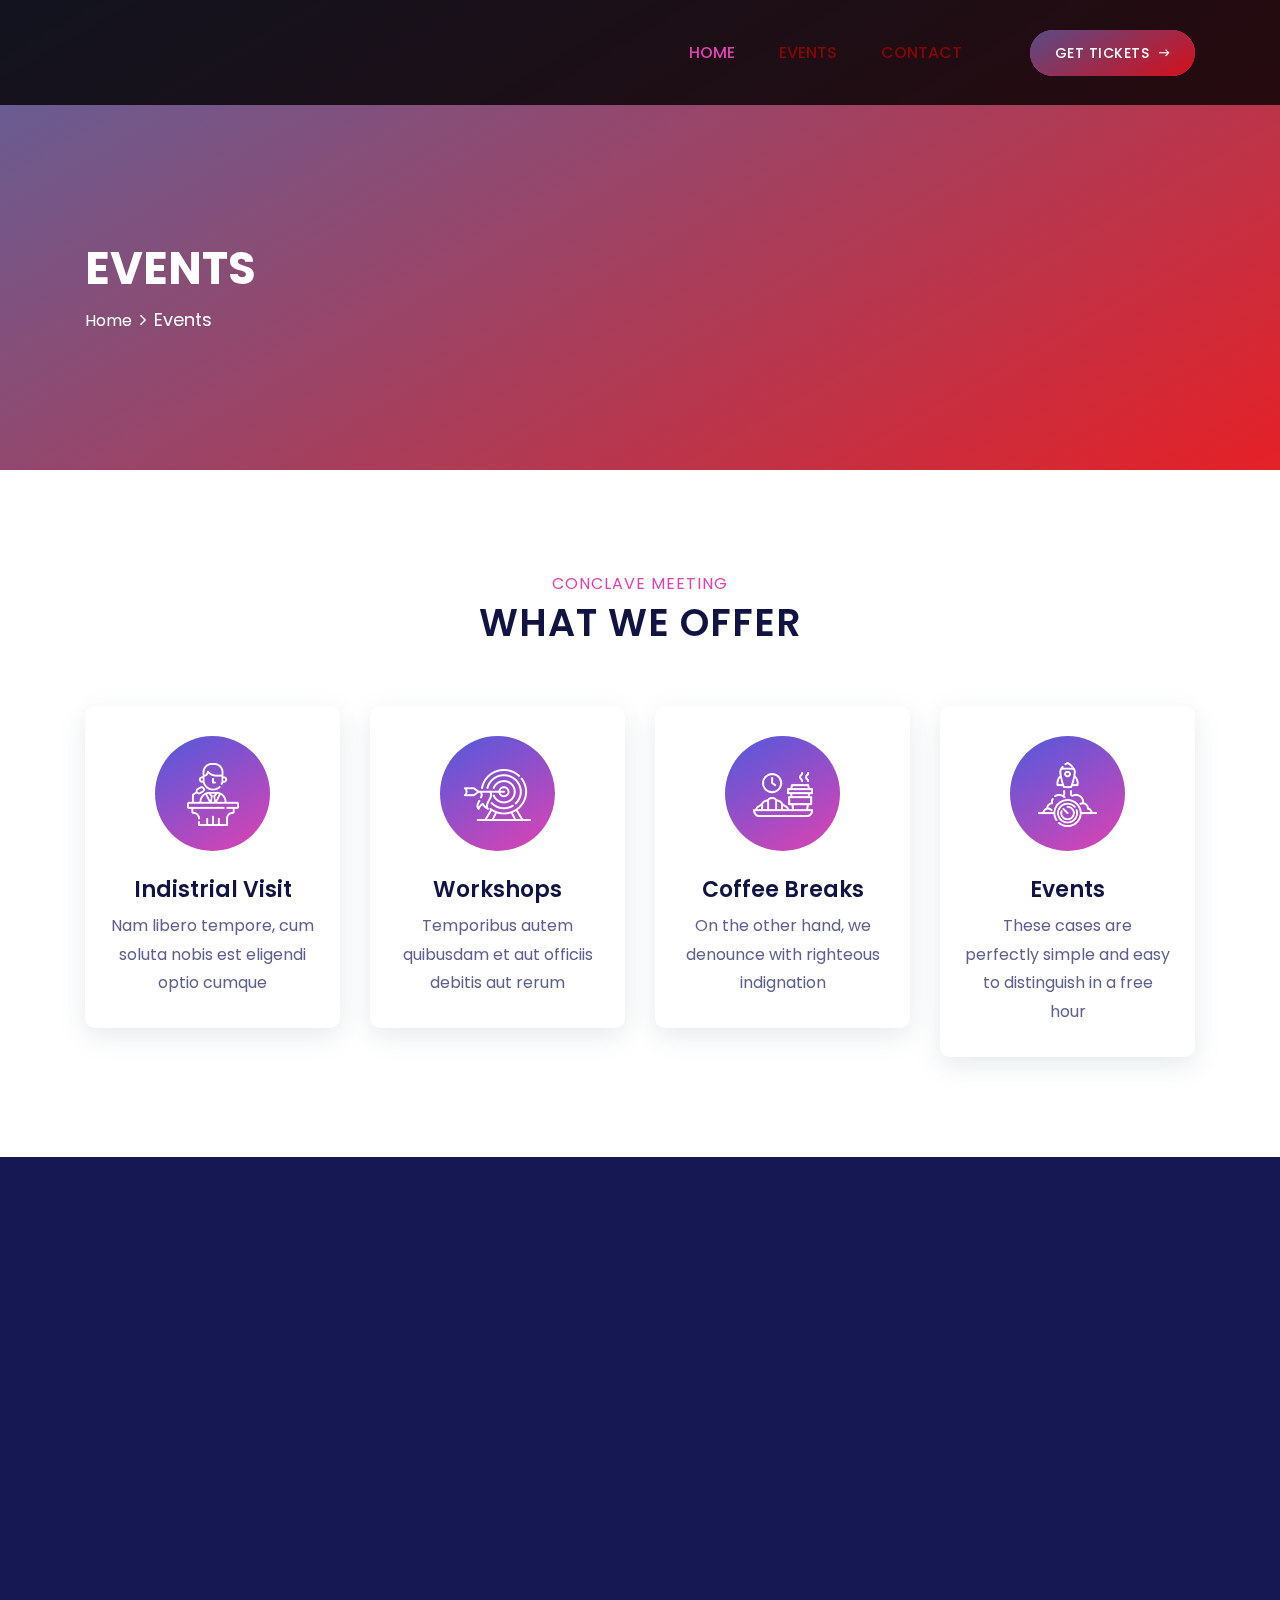
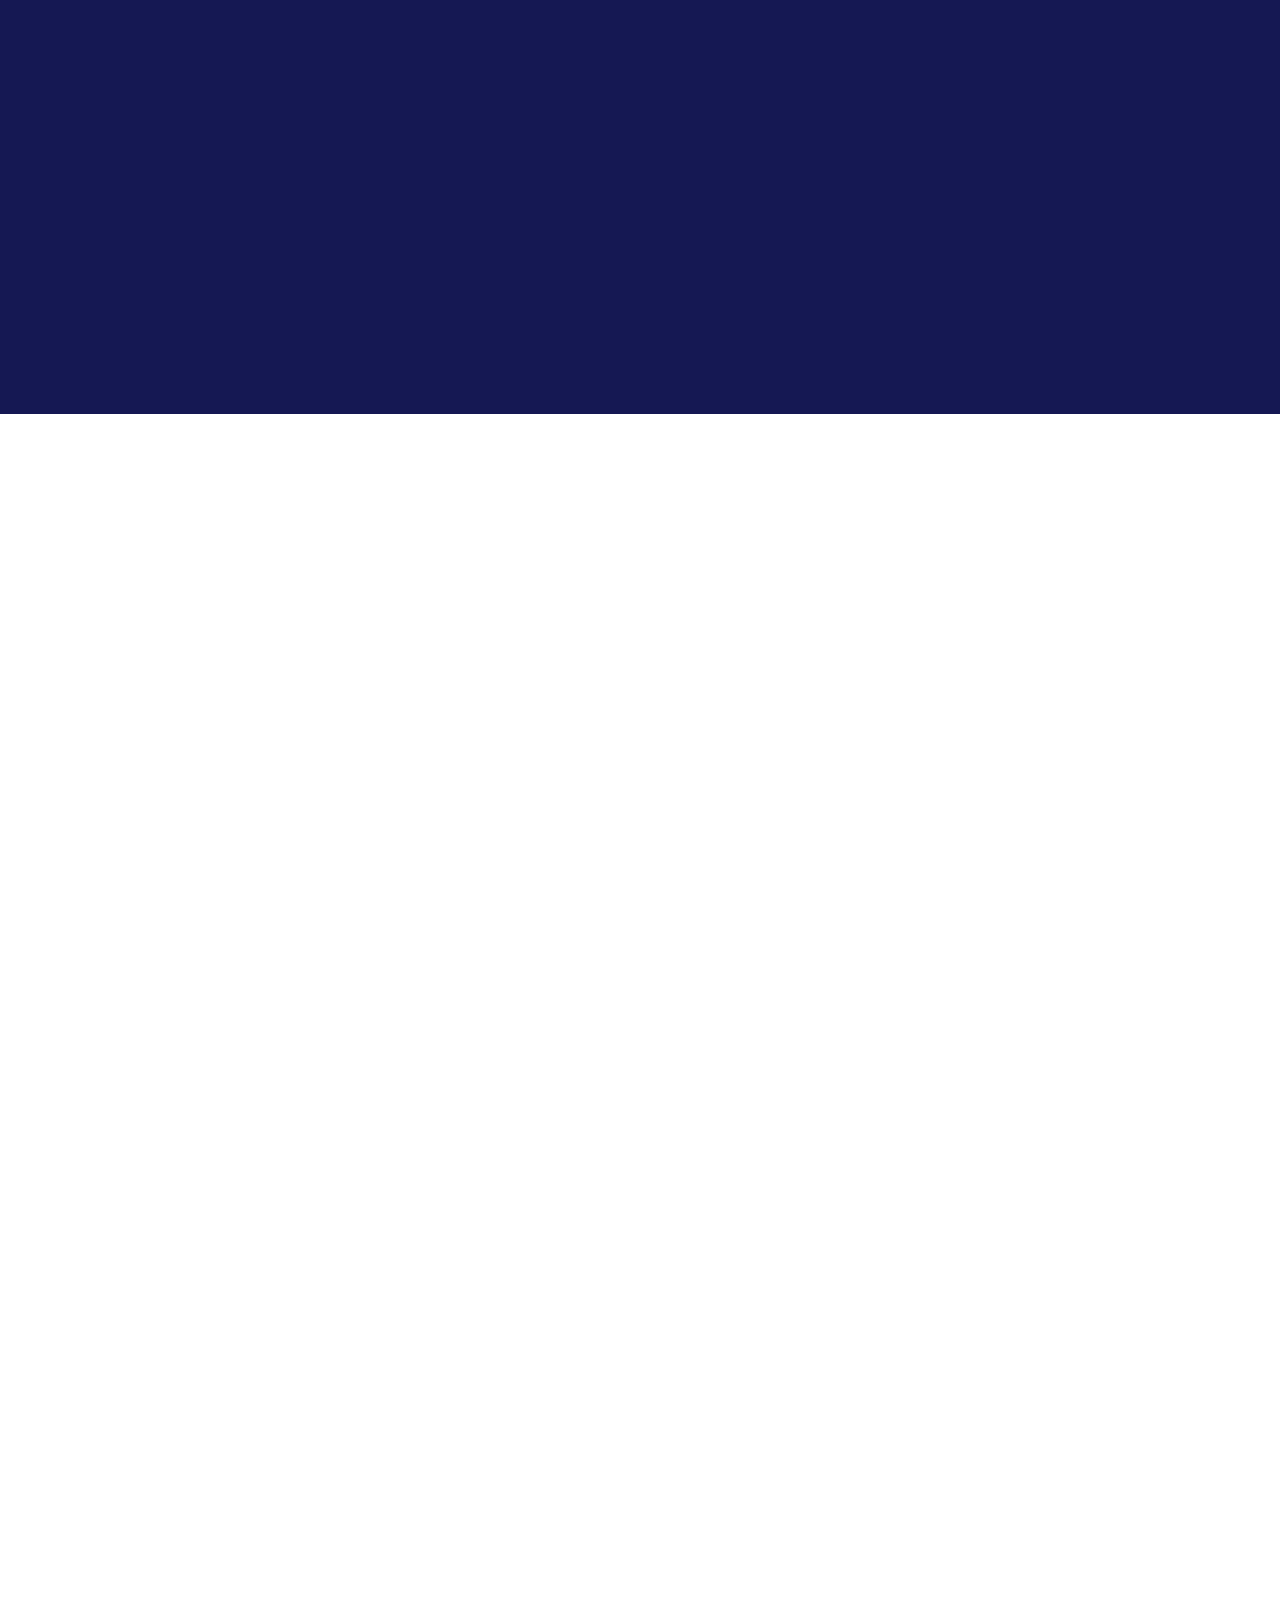
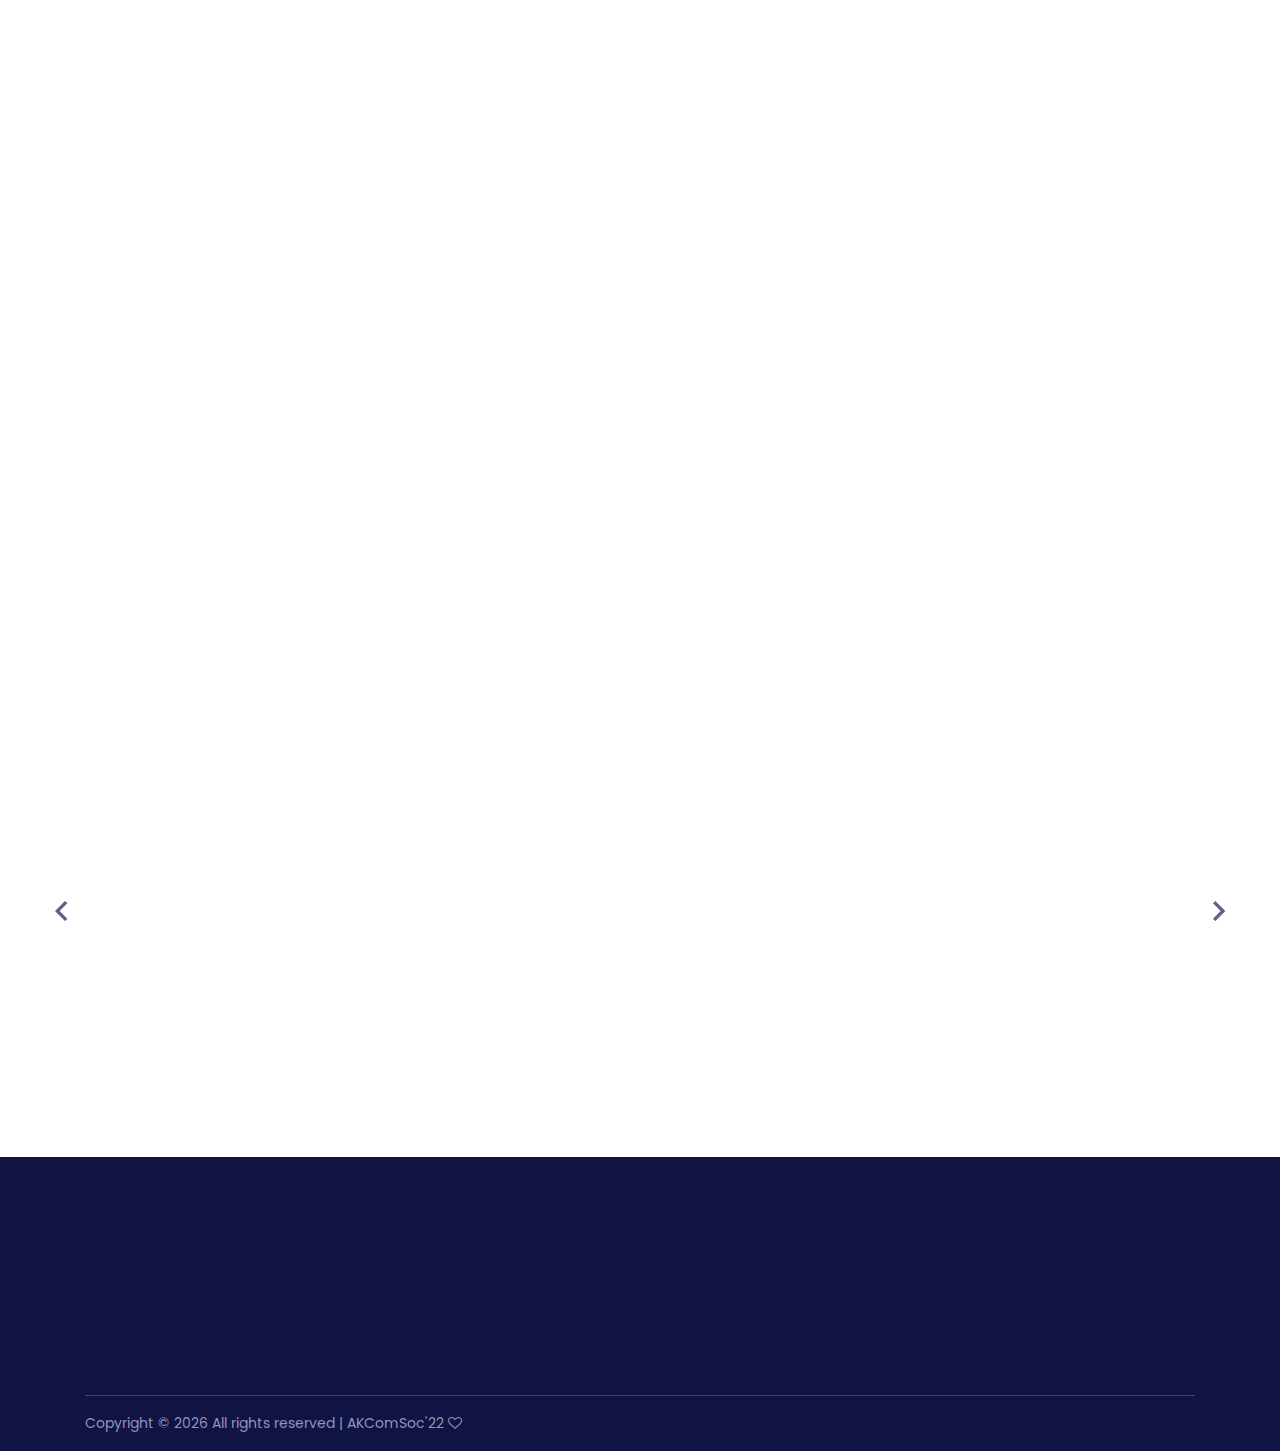
==== commit d1b55a20: "dhdh" ====
--- a/events.html
+++ b/events.html
@@ -50,7 +50,7 @@
                     <div class="classynav">
                         <ul id="nav">
                             <li class="active"><a href="index.html">Home</a></li>
-                            <li><a href="about.html">Events</a>
+                            <li><a href="events.html">Events</a>
                                <!--- <ul class="dropdown">
                                     <li><a href="index.html">- Home</a></li>
                                     <li><a href="about.html">- About Us</a></li>
@@ -72,7 +72,7 @@
                             </li>
                             <!--<li><a href="speakers.html">Speakears</a></li>
                             <li><a href="blog.html">Blog</a></li>-->
-                            <li><a href="contact.html">Contact</a></li>
+                            <li><a href="index.html#contact">Contact</a></li>
                         </ul>
 
                         <!-- Get Tickets Button -->
@@ -194,22 +194,34 @@
                 </div>
             </div>
         </div>
-
-        <!-- Counter Up Area -->
+<!--Counter up area-->
         <div class="countdown-up-area">
             <div class="container">
                 <div class="row align-items-center">
                     <div class="col-12 col-md-3">
                         <!-- Countdown Text -->
                         <div class="countdown-content-text mb-100 wow fadeInUp" data-wow-delay="300ms">
-                            <h6>Conference Date</h6>
+                            <h6>21 May 2022</h6>
                             <h4>Count Every Second Until the Event</h4>
                         </div>
                     </div>
 
                     <div class="col-12 col-md-9">
                         <div class="countdown-timer mb-100 wow fadeInUp" data-wow-delay="300ms">
-                            <div id="clock"></div>
+                            <div id="clock">
+                                <div id="days">
+                                    <span>days</span>
+                                </div>
+                                <div id="hours">
+                                    <span>hour</span>
+                                </div>
+                                <div id="minutes">
+                                    <span>minutes</span>
+                                </div>
+                                <div id="seconds">
+                                    <span>seconds</span>
+                                </div>
+                            </div>
                         </div>
                     </div>
                 </div>
@@ -516,122 +528,137 @@
     </div>
     <!-- Our Client Area -->
 
-    <!-- Footer Area Start -->
-    <footer class="footer-area bg-img bg-overlay-2 section-padding-100-0">
-        <!-- Main Footer Area -->
-        <div class="main-footer-area">
-            <div class="container">
-                <div class="row">
-                    <!-- Single Footer Widget Area -->
-                    <div class="col-12 col-sm-6 col-lg-3">
-                        <div class="single-footer-widget mb-60">
-                            <!-- Footer Logo -->
-                            <a href="#" class="footer-logo"><img src="img/core-img/logo.png" alt=""></a>
-                            <p>To take a trivial example, which of us ever undertakes laborious physical exercise, except to obtain.</p>
-
-                            <!-- Social Info -->
-                            <div class="social-info">
-                                <a href="#"><i class="zmdi zmdi-facebook"></i></a>
-                                <a href="#"><i class="zmdi zmdi-instagram"></i></a>
-                                <a href="#"><i class="zmdi zmdi-twitter"></i></a>
-                                <a href="#"><i class="zmdi zmdi-linkedin"></i></a>
+<!-- Footer Area Start -->
+<footer class="footer-area bg-img bg-overlay-2 section-padding-100-0">
+    <!-- Main Footer Area -->
+    <div class="main-footer-area">
+        <div class="container">
+            <div class="row">
+                <!-- Single Footer Widget Area -->
+                <div class="col-12 col-sm-6 col-lg-3">
+                    <div class="single-footer-widget mb-60 wow fadeInUp" data-wow-delay="300ms">
+                        <!-- Footer Logo -->
+                        <a href="#" class="footer-logo"><img
+                                src="https://ik.imagekit.io/ieeecollege/logo_1_bizQNKf40.png?updatedAt=1641056834567"
+                                alt=""></a>
+                        <!-- <p>To take a trivial example, which of us ever undertakes laborious physical exercise,
+                            except to obtain.</p> -->
+
+                        <!-- Social Info -->
+                        <div class="social-info">
+                            <a href="https://www.facebook.com/ieeecomsocks"><i class="zmdi zmdi-facebook"></i></a>
+                            <a href="https://www.instagram.com/ieeecomsocks/"><i class="zmdi zmdi-instagram"></i></a>
+                            <a href="https://twitter.com/ieeecomsocks/"><i class="zmdi zmdi-twitter"></i></a>
+                            <a href="https://www.linkedin.com/company/ieeecomsocks/mycompany/"><i class="zmdi zmdi-linkedin"></i></a>
+                        </div>
+                    </div>
+                </div>
+
+                <!-- Single Footer Widget Area -->
+                <div class="col-12 col-sm-6 col-lg-3">
+                    <div class="single-footer-widget mb-60 wow fadeInUp" data-wow-delay="300ms">
+                        <!-- Widget Title -->
+                        <!-- <h5 class="widget-title">Contact</h5> -->
+
+                        <!-- Contact Area -->
+                        <!-- <div class="footer-contact-info">
+                            <p><i class="zmdi zmdi-map"></i> 184 Main Collins Street</p>
+                            <p><i class="zmdi zmdi-phone"></i> (226) 446 9371</p>
+                            <p><i class="zmdi zmdi-email"></i> confer@gmail.com</p>
+                            <p><i class="zmdi zmdi-globe"></i> www.confer.com</p>
+                        </div> -->
+                    </div>
+                </div>
+
+                <!-- Single Footer Widget Area -->
+                <div class="col-12 col-sm-6 col-lg-3">
+                    <div class="single-footer-widget mb-60 wow fadeInUp" data-wow-delay="300ms">
+                        <!-- Widget Title -->
+                        <!-- <h5 class="widget-title">Workshops</h5>-->
+
+                        <!--Footer Nav 
+                        <ul class="footer-nav">
+                            <li><a href="#">OSHA Compliance</a></li>
+                            <li><a href="#">Microsoft Excel Basics</a></li>
+                            <li><a href="#">Forum Speaker Series</a></li>
+                            <li><a href="#">Tedx Moscow Conference</a></li>
+                        </ul> 
+                    -->
+                    </div>
+                </div>
+
+                <!-- Single Footer Widget Area -->
+                <div class="col-12 col-sm-6 col-lg-3">
+                    <div class="single-footer-widget mb-60 wow fadeInUp" data-wow-delay="300ms">
+                        <!-- Widget Title -->
+                        <!-- <h5 class="widget-title">Gallery</h5> -->
+
+                        <!-- Footer Gallery -->
+                        <!-- <div class="footer-gallery">
+                            <div class="row">
+                                <div class="col-4">
+                                    <a href="img/bg-img/21.jpg" class="single-gallery-item"><img
+                                            src="img/bg-img/21.jpg" alt=""></a>
+                                </div>
+                                <div class="col-4">
+                                    <a href="img/bg-img/22.jpg" class="single-gallery-item"><img
+                                            src="img/bg-img/22.jpg" alt=""></a>
+                                </div>
+                                <div class="col-4">
+                                    <a href="img/bg-img/23.jpg" class="single-gallery-item"><img
+                                            src="img/bg-img/23.jpg" alt=""></a>
+                                </div>
+                                <div class="col-4">
+                                    <a href="img/bg-img/24.jpg" class="single-gallery-item"><img
+                                            src="img/bg-img/24.jpg" alt=""></a>
+                                </div>
+                                <div class="col-4">
+                                    <a href="img/bg-img/25.jpg" class="single-gallery-item"><img
+                                            src="img/bg-img/25.jpg" alt=""></a>
+                                </div>
+                                <div class="col-4">
+                                    <a href="img/bg-img/26.jpg" class="single-gallery-item"><img
+                                            src="img/bg-img/26.jpg" alt=""></a>
+                                </div>
                             </div>
-                        </div>
-                    </div>
-
-                    <!-- Single Footer Widget Area -->
-                    <div class="col-12 col-sm-6 col-lg-3">
-                        <div class="single-footer-widget mb-60">
-                            <!-- Widget Title -->
-                            <h5 class="widget-title">Contact</h5>
-
-                            <!-- Contact Area -->
-                            <div class="footer-contact-info">
-                                <p><i class="zmdi zmdi-map"></i> 184 Main Collins Street</p>
-                                <p><i class="zmdi zmdi-phone"></i> (226) 446 9371</p>
-                                <p><i class="zmdi zmdi-email"></i> confer@gmail.com</p>
-                                <p><i class="zmdi zmdi-globe"></i> www.confer.com</p>
-                            </div>
-                        </div>
-                    </div>
-
-                    <!-- Single Footer Widget Area -->
-                    <div class="col-12 col-sm-6 col-lg-3">
-                        <div class="single-footer-widget mb-60">
-                            <!-- Widget Title -->
-                            <h5 class="widget-title">Workshops</h5>
-
-                            <!-- Footer Nav -->
-                            <ul class="footer-nav">
-                                <li><a href="#">OSHA Compliance</a></li>
-                                <li><a href="#">Microsoft Excel Basics</a></li>
-                                <li><a href="#">Forum Speaker Series</a></li>
-                                <li><a href="#">Tedx Moscow Conference</a></li>
-                            </ul>
-                        </div>
-                    </div>
-
-                    <!-- Single Footer Widget Area -->
-                    <div class="col-12 col-sm-6 col-lg-3">
-                        <div class="single-footer-widget mb-60">
-                            <!-- Widget Title -->
-                            <h5 class="widget-title">Gallery</h5>
-
-                            <!-- Footer Gallery -->
-                            <div class="footer-gallery">
-                                <div class="row">
-                                    <div class="col-4">
-                                        <a href="img/bg-img/21.jpg" class="single-gallery-item"><img src="img/bg-img/21.jpg" alt=""></a>
-                                    </div>
-                                    <div class="col-4">
-                                        <a href="img/bg-img/22.jpg" class="single-gallery-item"><img src="img/bg-img/22.jpg" alt=""></a>
-                                    </div>
-                                    <div class="col-4">
-                                        <a href="img/bg-img/23.jpg" class="single-gallery-item"><img src="img/bg-img/23.jpg" alt=""></a>
-                                    </div>
-                                    <div class="col-4">
-                                        <a href="img/bg-img/24.jpg" class="single-gallery-item"><img src="img/bg-img/24.jpg" alt=""></a>
-                                    </div>
-                                    <div class="col-4">
-                                        <a href="img/bg-img/25.jpg" class="single-gallery-item"><img src="img/bg-img/25.jpg" alt=""></a>
-                                    </div>
-                                    <div class="col-4">
-                                        <a href="img/bg-img/26.jpg" class="single-gallery-item"><img src="img/bg-img/26.jpg" alt=""></a>
-                                    </div>
-                                </div>
-                            </div>
-                        </div>
-                    </div>
-                </div>
-            </div>
-        </div>
-
-        <!-- Copywrite Area -->
-        <div class="container">
-            <div class="copywrite-content">
-                <div class="row">
-                    <!-- Copywrite Text -->
-                    <div class="col-12 col-md-6">
-                        <div class="copywrite-text">
-                            <p><!-- Link back to Colorlib can't be removed. Template is licensed under CC BY 3.0. -->
-Copyright &copy;<script>document.write(new Date().getFullYear());</script> All rights reserved | This template is made with <i class="fa fa-heart-o" aria-hidden="true"></i> by <a href="https://colorlib.com" target="_blank">Colorlib</a>
-<!-- Link back to Colorlib can't be removed. Template is licensed under CC BY 3.0. --></p>
-                        </div>
-                    </div>
-                    <!-- Footer Menu -->
-                    <div class="col-12 col-md-6">
-                        <div class="footer-menu">
-                            <ul class="nav">
-                                <li><a href="#"><i class="zmdi zmdi-circle"></i> Terms of Service</a></li>
-                                <li><a href="#"><i class="zmdi zmdi-circle"></i> Privacy Policy</a></li>
-                            </ul>
-                        </div>
-                    </div>
-                </div>
-            </div>
-        </div>
-    </footer>
-    <!-- Footer Area End -->
+                        </div> -->
+                    </div>
+                </div>
+            </div>
+        </div>
+    </div>
+
+    <!-- Copywrite Area -->
+    <div class="container">
+        <div class="copywrite-content">
+            <div class="row">
+                <!-- Copywrite Text -->
+                <div class="col-12 col-md-6">
+                    <div class="copywrite-text">
+                        <p>
+                            <!-- Link back to Colorlib can't be removed. Template is licensed under CC BY 3.0. -->
+                            Copyright &copy;
+                            <script>document.write(new Date().getFullYear());</script> All rights reserved |
+                            AKComSoc'22 <i class="fa fa-heart-o" aria-hidden="true"></i><a
+                                href="https://colorlib.com" target="_blank"></a>
+                            <!-- Link back to Colorlib can't be removed. Template is licensed under CC BY 3.0. -->
+                        </p>
+                    </div>
+                </div>
+                <!-- Footer Menu -->
+                <div class="col-12 col-md-6">
+                    <div class="footer-menu">
+                        <ul class="nav">
+                            <!-- <li><a href="#"><i class="zmdi zmdi-circle"></i> Terms of Service</a></li>
+                            <li><a href="#"><i class="zmdi zmdi-circle"></i> Privacy Policy</a></li> -->
+                        </ul>
+                    </div>
+                </div>
+            </div>
+        </div>
+    </div>
+</footer>
+<!-- Footer Area End -->
 
     <!-- **** All JS Files ***** -->
     <!-- jQuery 2.2.4 -->
@@ -644,7 +671,40 @@
     <script src="js/confer.bundle.js"></script>
     <!-- Active -->
     <script src="js/default-assets/active.js"></script>
-
+    <script>
+        // Set the date we're counting down to
+        var countDownDate = new Date("May 21, 2022 07:30:00").getTime();
+
+        // Update the count down every 1 second
+        var x = setInterval(function () {
+
+            // Get today's date and time
+            var now = new Date().getTime();
+
+            // Find the distance between now and the count down date
+            var distance = countDownDate - now;
+
+            // Time calculations for days, hours, minutes and seconds
+            var d = Math.floor(distance / (1000 * 60 * 60 * 24));
+            var h = Math.floor((distance % (1000 * 60 * 60 * 24)) / (1000 * 60 * 60));
+            var m = Math.floor((distance % (1000 * 60 * 60)) / (1000 * 60));
+            var s = Math.floor((distance % (1000 * 60)) / 1000);
+
+            //   console.log(d, h, m, s);
+            console.log(document.getElementById("days"));
+            // Display the result in the element with id="demo"
+            document.getElementById("days").innerHTML = `${d}<span>days</span>`;
+            document.getElementById("hours").innerHTML = `${h}<span>hours</span>`;
+            document.getElementById("minutes").innerHTML = `${m}<span>minutes</span>`;
+            document.getElementById("seconds").innerHTML = `${s}<span>seconds</span>`;
+
+            // If the count down is finished, write some text
+            if (distance < 0) {
+                clearInterval(x);
+                document.getElementById("clock").innerText = "EXPIRED";
+            }
+        }, 1000);
+    </script>
 </body>
 
 </html>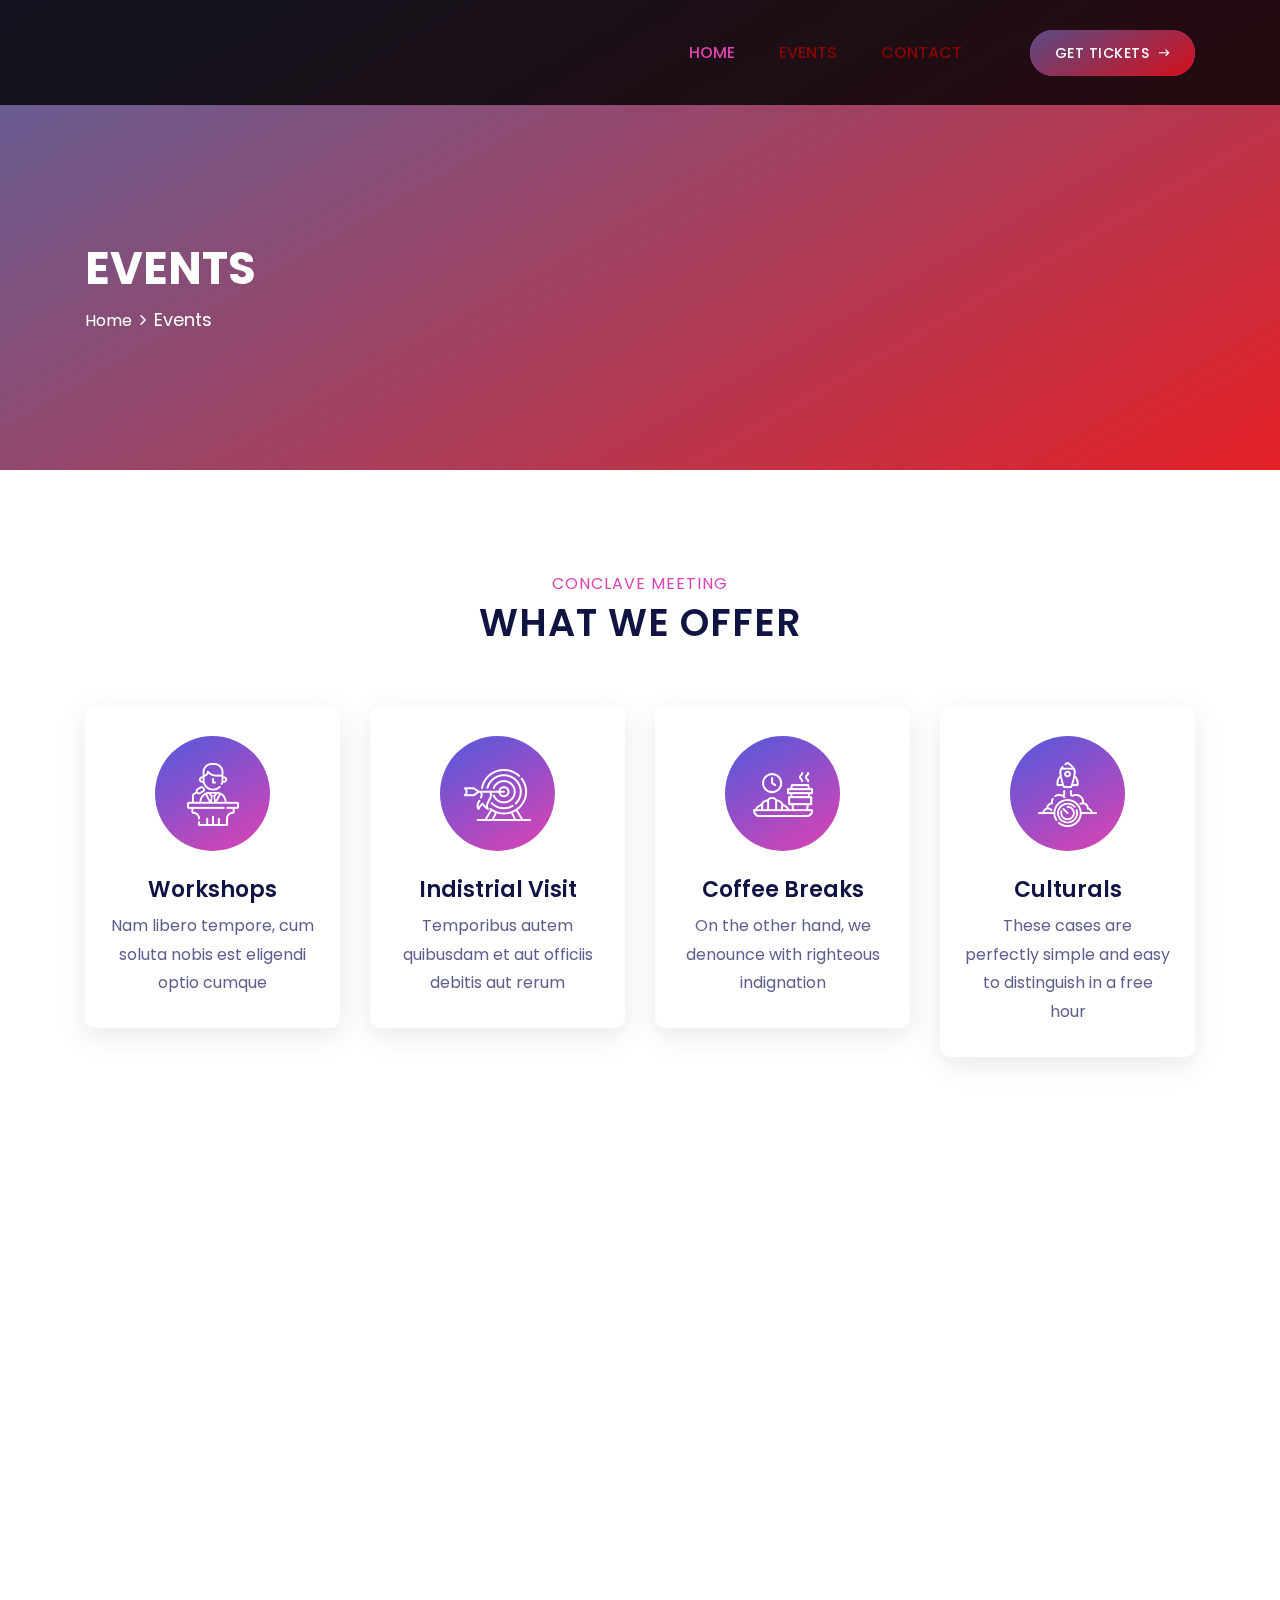
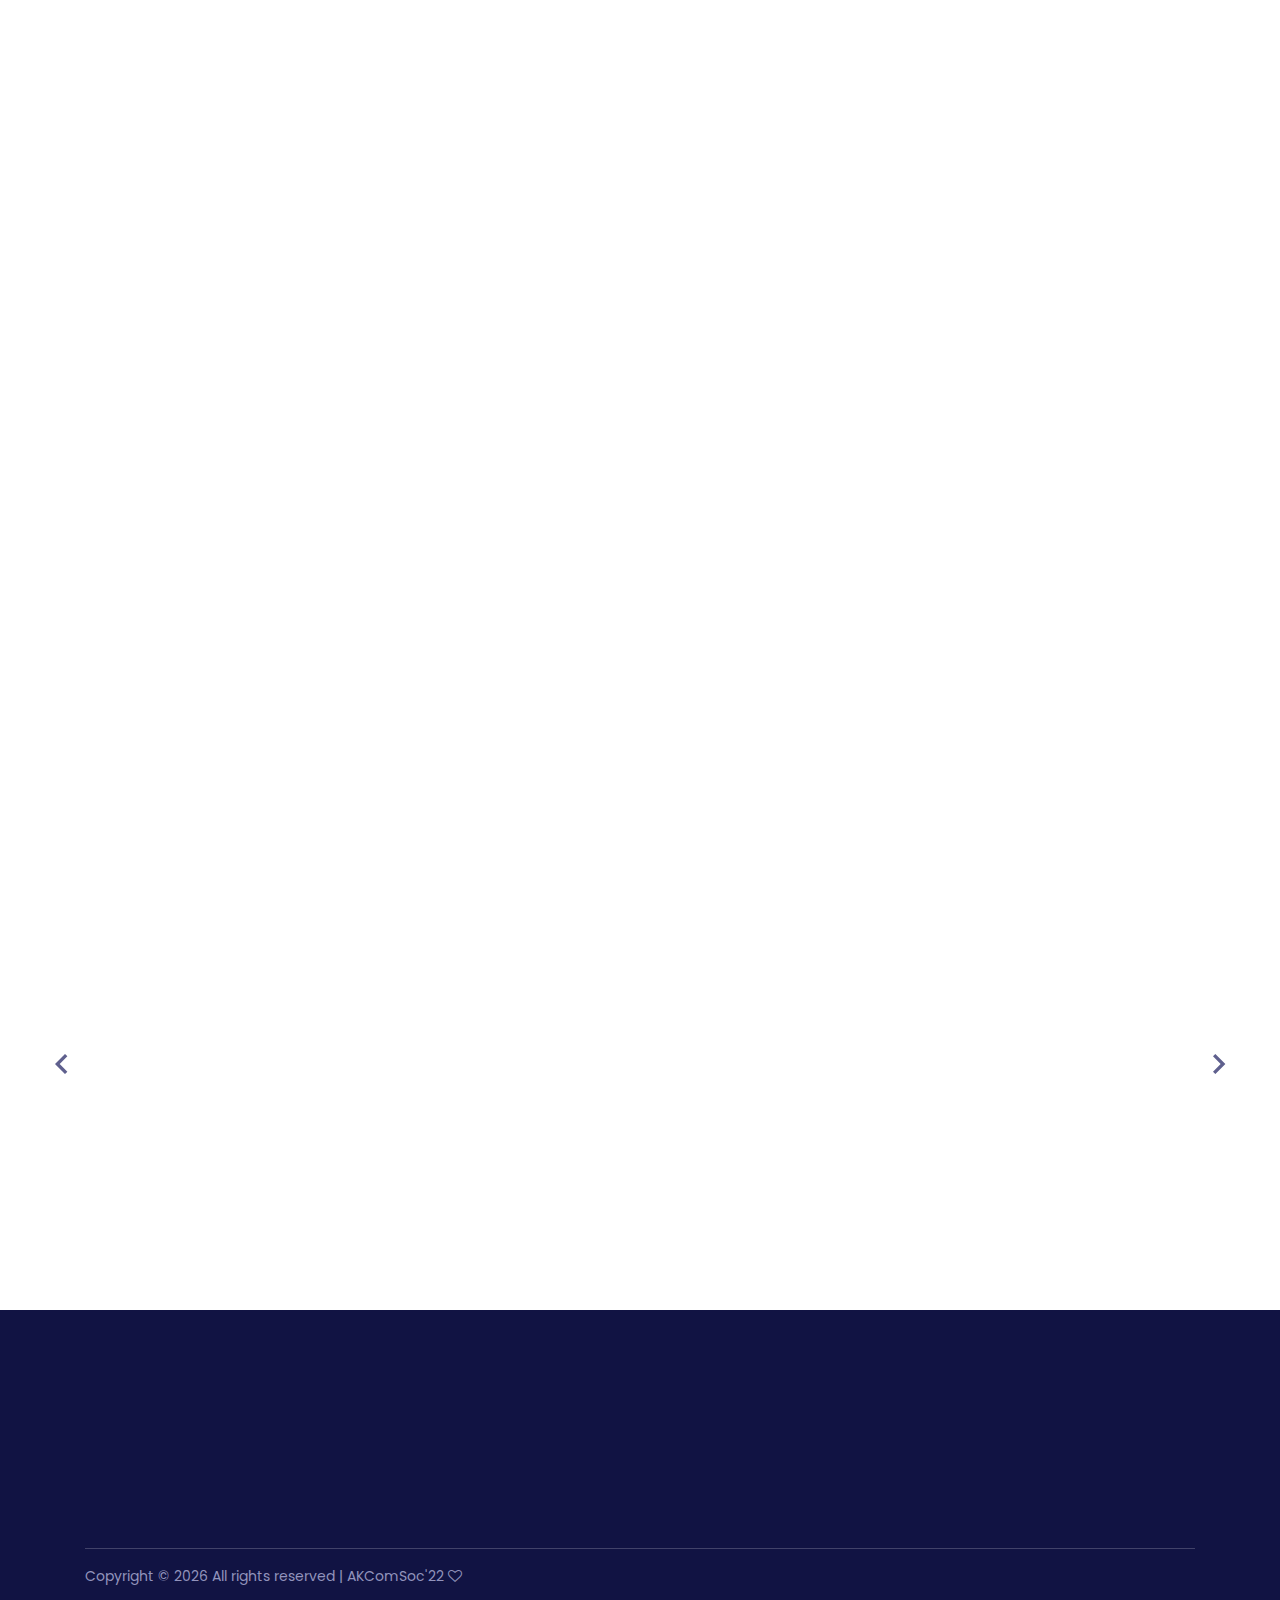
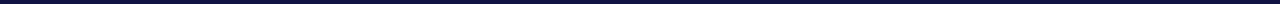
==== commit ee96fa9e: "dfd" ====
--- a/events.html
+++ b/events.html
@@ -8,7 +8,7 @@
     <meta name="viewport" content="width=device-width, initial-scale=1, shrink-to-fit=no">
 
     <!-- Title -->
-    <title>Confer - Conference Event HTML Template</title>
+    <title>AKComSoc SC'22- All Kerala Communication Society Students Conclave</title>
 
     <!-- Favicon -->
     <link rel="icon" href="https://ik.imagekit.io/ieeecollege/logo_1_bizQNKf40.png?updatedAt=1641056834567">
@@ -127,7 +127,7 @@
                         <div class="offer-icon">
                             <img src="img/core-img/icon.png" alt="">
                         </div>
-                        <h5>Indistrial Visit</h5>
+                        <h5>Workshops</h5>
                         <p>Nam libero tempore, cum soluta nobis est eligendi optio cumque</p>
                     </div>
                 </div>
@@ -139,7 +139,7 @@
                         <div class="offer-icon">
                             <img src="img/core-img/icon-2.png" alt="">
                         </div>
-                        <h5>Workshops</h5>
+                        <h5>Indistrial Visit</h5>
                         <p>Temporibus autem quibusdam et aut officiis debitis aut rerum</p>
                     </div>
                 </div>
@@ -163,7 +163,7 @@
                         <div class="offer-icon">
                             <img src="img/core-img/icon-4.png" alt="">
                         </div>
-                        <h5>Events</h5>
+                        <h5>Culturals</h5>
                         <p>These cases are perfectly simple and easy to distinguish in a free hour</p>
                     </div>
                 </div>
@@ -171,65 +171,6 @@
         </div>
     </section>
     <!-- What We offer Area End -->
-
-    <!-- About Us And Countdown Area Start -->
-    <section class="about-us-countdown-area section-padding-100-0" id="about">
-        <div class="container">
-            <div class="row align-items-center">
-                <!-- About Content -->
-                <div class="col-12 col-md-6">
-                    <div class="about-content-text mb-80">
-                        <h6 class="wow fadeInUp" data-wow-delay="300ms">About Conference</h6>
-                        <h3 class="wow fadeInUp" data-wow-delay="300ms">Welcome to the Project Management</h3>
-                        <p class="wow fadeInUp" data-wow-delay="300ms">The Project Management is a platform to learn expert techniques for building successful project teams, creating efficient plans and implementing effective tracking measures to ensure your projects come in on deadline and on budget. In one fast-paced, well-designed day, we’ll cover all the essential elements of project management.</p>
-                        <a href="#" class="btn confer-btn mt-50 wow fadeInUp" data-wow-delay="300ms">Interested <i class="zmdi zmdi-long-arrow-right"></i></a>
-                    </div>
-                </div>
-
-                <!-- About Thumb -->
-                <div class="col-12 col-md-6">
-                    <div class="about-thumb mb-80 wow fadeInUp" data-wow-delay="300ms">
-                        <img src="img/bg-img/2.png" alt="">
-                    </div>
-                </div>
-            </div>
-        </div>
-<!--Counter up area-->
-        <div class="countdown-up-area">
-            <div class="container">
-                <div class="row align-items-center">
-                    <div class="col-12 col-md-3">
-                        <!-- Countdown Text -->
-                        <div class="countdown-content-text mb-100 wow fadeInUp" data-wow-delay="300ms">
-                            <h6>21 May 2022</h6>
-                            <h4>Count Every Second Until the Event</h4>
-                        </div>
-                    </div>
-
-                    <div class="col-12 col-md-9">
-                        <div class="countdown-timer mb-100 wow fadeInUp" data-wow-delay="300ms">
-                            <div id="clock">
-                                <div id="days">
-                                    <span>days</span>
-                                </div>
-                                <div id="hours">
-                                    <span>hour</span>
-                                </div>
-                                <div id="minutes">
-                                    <span>minutes</span>
-                                </div>
-                                <div id="seconds">
-                                    <span>seconds</span>
-                                </div>
-                            </div>
-                        </div>
-                    </div>
-                </div>
-            </div>
-        </div>
-    </section>
-    <!-- About Us And Countdown Area End -->
-
     <!-- Our Speakings Area Start -->
     <section class="our-speaker-area section-padding-100-60">
         <div class="container">
@@ -237,8 +178,8 @@
                 <!-- Heading -->
                 <div class="col-12">
                     <div class="section-heading-3 text-center wow fadeInUp" data-wow-delay="300ms">
-                        <p>Our Speakings</p>
-                        <h4>Who’s speaking</h4>
+                        <p>Our Events</p>
+                        <h4>Events,Workshops,Hackathons...</h4>
                     </div>
                 </div>
             </div>
@@ -251,13 +192,7 @@
                         <div class="speaker-single-thumb">
                             <img src="img/bg-img/4.jpg" alt="">
                         </div>
-                        <!-- Social Info -->
-                        <div class="social-info">
-                            <a href="#"><i class="zmdi zmdi-facebook"></i></a>
-                            <a href="#"><i class="zmdi zmdi-instagram"></i></a>
-                            <a href="#"><i class="zmdi zmdi-twitter"></i></a>
-                            <a href="#"><i class="zmdi zmdi-linkedin"></i></a>
-                        </div>
+ 
                         <!-- Info -->
                         <div class="speaker-info">
                             <h5>Albert Barnes</h5>
@@ -273,13 +208,7 @@
                         <div class="speaker-single-thumb">
                             <img src="img/bg-img/5.jpg" alt="">
                         </div>
-                        <!-- Social Info -->
-                        <div class="social-info">
-                            <a href="#"><i class="zmdi zmdi-facebook"></i></a>
-                            <a href="#"><i class="zmdi zmdi-instagram"></i></a>
-                            <a href="#"><i class="zmdi zmdi-twitter"></i></a>
-                            <a href="#"><i class="zmdi zmdi-linkedin"></i></a>
-                        </div>
+ 
                         <!-- Info -->
                         <div class="speaker-info">
                             <h5>Patricia Stanley</h5>
@@ -295,13 +224,7 @@
                         <div class="speaker-single-thumb">
                             <img src="img/bg-img/6.jpg" alt="">
                         </div>
-                        <!-- Social Info -->
-                        <div class="social-info">
-                            <a href="#"><i class="zmdi zmdi-facebook"></i></a>
-                            <a href="#"><i class="zmdi zmdi-instagram"></i></a>
-                            <a href="#"><i class="zmdi zmdi-twitter"></i></a>
-                            <a href="#"><i class="zmdi zmdi-linkedin"></i></a>
-                        </div>
+ 
                         <!-- Info -->
                         <div class="speaker-info">
                             <h5>Evelyn Stone</h5>
@@ -317,13 +240,7 @@
                         <div class="speaker-single-thumb">
                             <img src="img/bg-img/7.jpg" alt="">
                         </div>
-                        <!-- Social Info -->
-                        <div class="social-info">
-                            <a href="#"><i class="zmdi zmdi-facebook"></i></a>
-                            <a href="#"><i class="zmdi zmdi-instagram"></i></a>
-                            <a href="#"><i class="zmdi zmdi-twitter"></i></a>
-                            <a href="#"><i class="zmdi zmdi-linkedin"></i></a>
-                        </div>
+ 
                         <!-- Info -->
                         <div class="speaker-info">
                             <h5>Evelyn Stone</h5>
@@ -339,13 +256,7 @@
                         <div class="speaker-single-thumb">
                             <img src="img/bg-img/8.jpg" alt="">
                         </div>
-                        <!-- Social Info -->
-                        <div class="social-info">
-                            <a href="#"><i class="zmdi zmdi-facebook"></i></a>
-                            <a href="#"><i class="zmdi zmdi-instagram"></i></a>
-                            <a href="#"><i class="zmdi zmdi-twitter"></i></a>
-                            <a href="#"><i class="zmdi zmdi-linkedin"></i></a>
-                        </div>
+ 
                         <!-- Info -->
                         <div class="speaker-info">
                             <h5>Susan Hopkins</h5>
@@ -361,13 +272,7 @@
                         <div class="speaker-single-thumb">
                             <img src="img/bg-img/9.jpg" alt="">
                         </div>
-                        <!-- Social Info -->
-                        <div class="social-info">
-                            <a href="#"><i class="zmdi zmdi-facebook"></i></a>
-                            <a href="#"><i class="zmdi zmdi-instagram"></i></a>
-                            <a href="#"><i class="zmdi zmdi-twitter"></i></a>
-                            <a href="#"><i class="zmdi zmdi-linkedin"></i></a>
-                        </div>
+ 
                         <!-- Info -->
                         <div class="speaker-info">
                             <h5>Michael Fowler</h5>
@@ -386,56 +291,6 @@
     </section>
     <!-- Our Speakings Area End -->
 
-    <!-- Our Gallery Area Start -->
-    <div class="our-gallery-area section-padding-0-85">
-        <div class="container-fluid">
-            <div class="row">
-                <!-- Single Gallery Thumb -->
-                <div class="col-12 col-sm-3">
-                    <div class="single-gallery-thumb wow fadeInUp" data-wow-delay="300ms">
-                        <img src="img/bg-img/28.jpg" alt="">
-                    </div>
-                </div>
-
-                <!-- Single Gallery Thumb -->
-                <div class="col-12 col-sm-3">
-                    <div class="single-gallery-thumb wow fadeInUp" data-wow-delay="300ms">
-                        <img src="img/bg-img/29.jpg" alt="">
-                    </div>
-                </div>
-
-                <!-- Single Gallery Thumb -->
-                <div class="col-12 col-sm-6">
-                    <div class="single-gallery-thumb wow fadeInUp" data-wow-delay="300ms">
-                        <img src="img/bg-img/30.jpg" alt="">
-                    </div>
-                </div>
-
-                <!-- Single Gallery Thumb -->
-                <div class="col-12 col-sm-6">
-                    <div class="single-gallery-thumb wow fadeInUp" data-wow-delay="300ms">
-                        <img src="img/bg-img/31.jpg" alt="">
-                    </div>
-                </div>
-
-                <!-- Single Gallery Thumb -->
-                <div class="col-12 col-sm-3">
-                    <div class="single-gallery-thumb wow fadeInUp" data-wow-delay="300ms">
-                        <img src="img/bg-img/32.jpg" alt="">
-                    </div>
-                </div>
-
-                <!-- Single Gallery Thumb -->
-                <div class="col-12 col-sm-3">
-                    <div class="single-gallery-thumb wow fadeInUp" data-wow-delay="300ms">
-                        <img src="img/bg-img/33.jpg" alt="">
-                    </div>
-                </div>
-            </div>
-        </div>
-    </div>
-    <!-- Our Gallery Area End -->
-
     <!-- Our Client Area -->
     <div class="our-client-area about-page section-padding-0-100">
         <div class="container">
@@ -443,8 +298,8 @@
                 <!-- Heading -->
                 <div class="col-12">
                     <div class="section-heading-3 text-center wow fadeInUp" data-wow-delay="300ms">
-                        <p>WHAT CLIENTS SAY</p>
-                        <h4>Testimonials</h4>
+                        <p>Who's Speaking</p>
+                        <h4>Our Speakers</h4>
                     </div>
                 </div>
             </div>
@@ -671,40 +526,6 @@
     <script src="js/confer.bundle.js"></script>
     <!-- Active -->
     <script src="js/default-assets/active.js"></script>
-    <script>
-        // Set the date we're counting down to
-        var countDownDate = new Date("May 21, 2022 07:30:00").getTime();
-
-        // Update the count down every 1 second
-        var x = setInterval(function () {
-
-            // Get today's date and time
-            var now = new Date().getTime();
-
-            // Find the distance between now and the count down date
-            var distance = countDownDate - now;
-
-            // Time calculations for days, hours, minutes and seconds
-            var d = Math.floor(distance / (1000 * 60 * 60 * 24));
-            var h = Math.floor((distance % (1000 * 60 * 60 * 24)) / (1000 * 60 * 60));
-            var m = Math.floor((distance % (1000 * 60 * 60)) / (1000 * 60));
-            var s = Math.floor((distance % (1000 * 60)) / 1000);
-
-            //   console.log(d, h, m, s);
-            console.log(document.getElementById("days"));
-            // Display the result in the element with id="demo"
-            document.getElementById("days").innerHTML = `${d}<span>days</span>`;
-            document.getElementById("hours").innerHTML = `${h}<span>hours</span>`;
-            document.getElementById("minutes").innerHTML = `${m}<span>minutes</span>`;
-            document.getElementById("seconds").innerHTML = `${s}<span>seconds</span>`;
-
-            // If the count down is finished, write some text
-            if (distance < 0) {
-                clearInterval(x);
-                document.getElementById("clock").innerText = "EXPIRED";
-            }
-        }, 1000);
-    </script>
 </body>
 
 </html>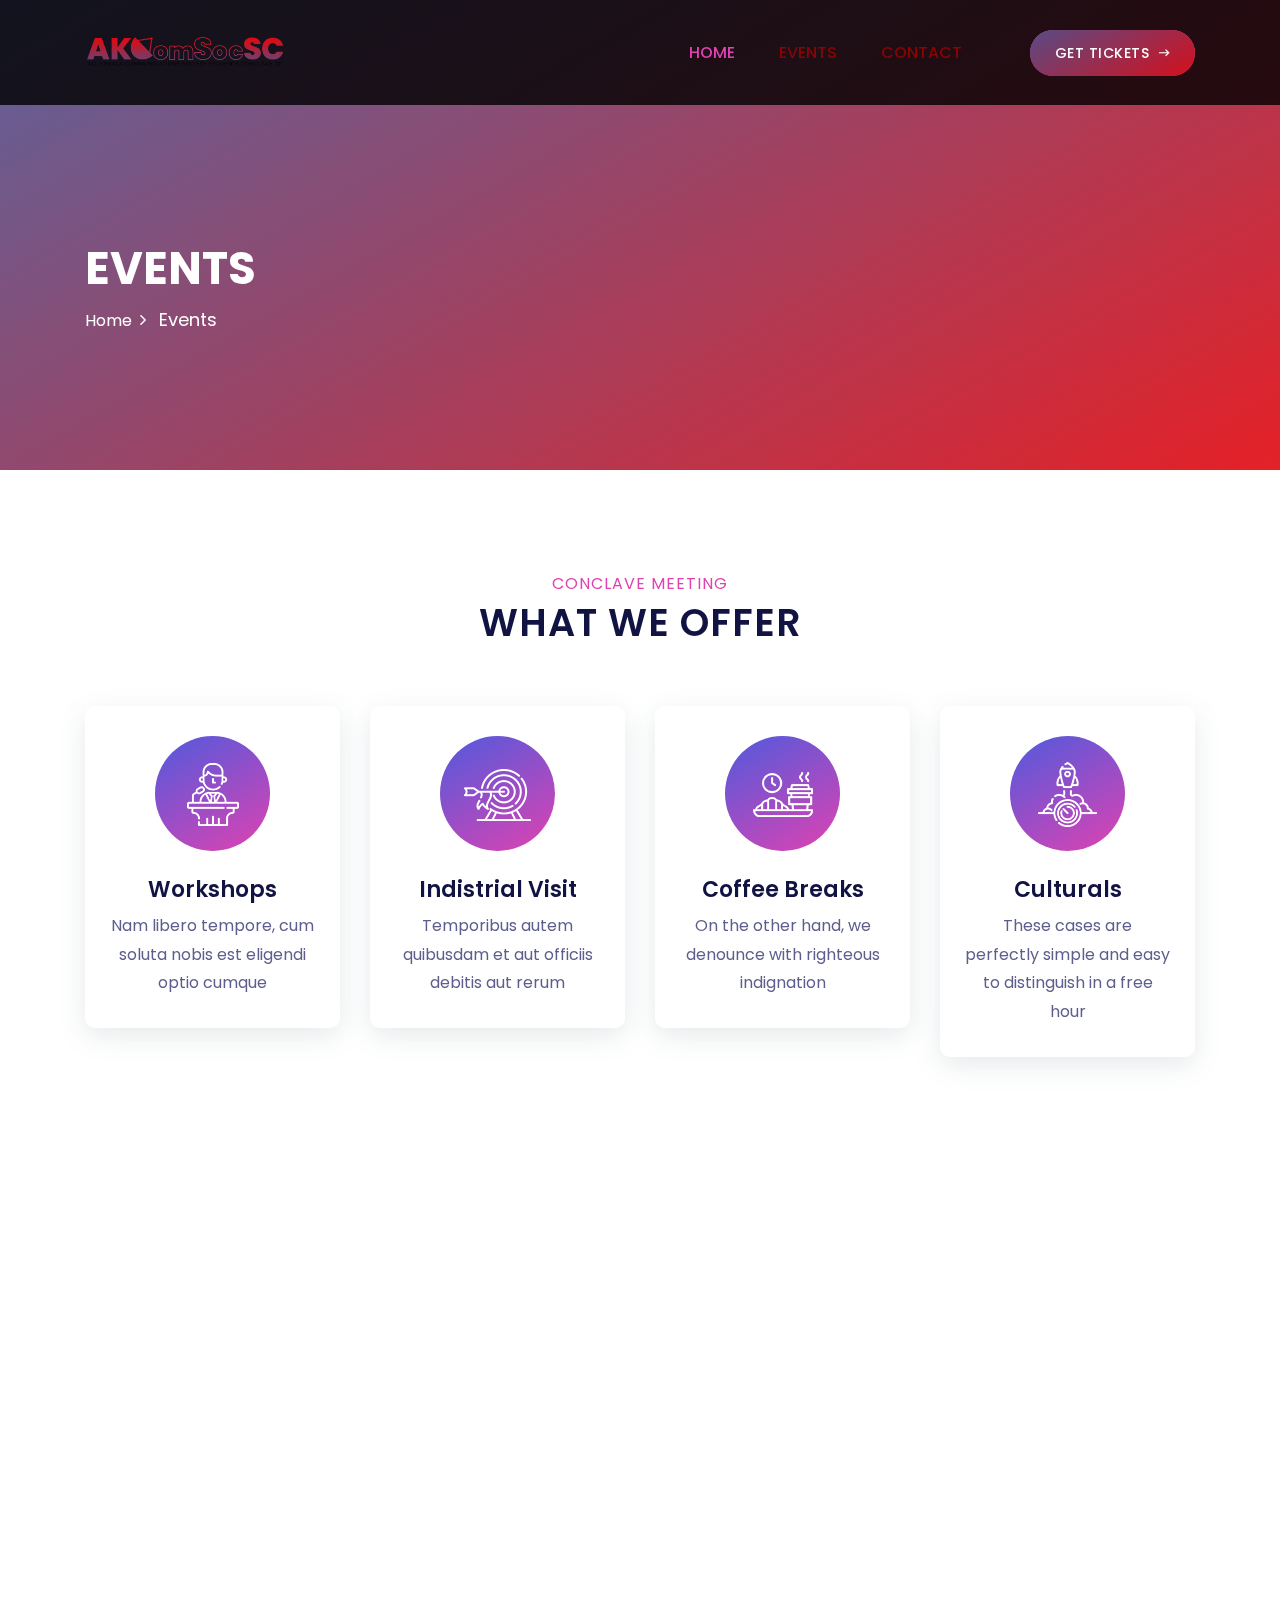
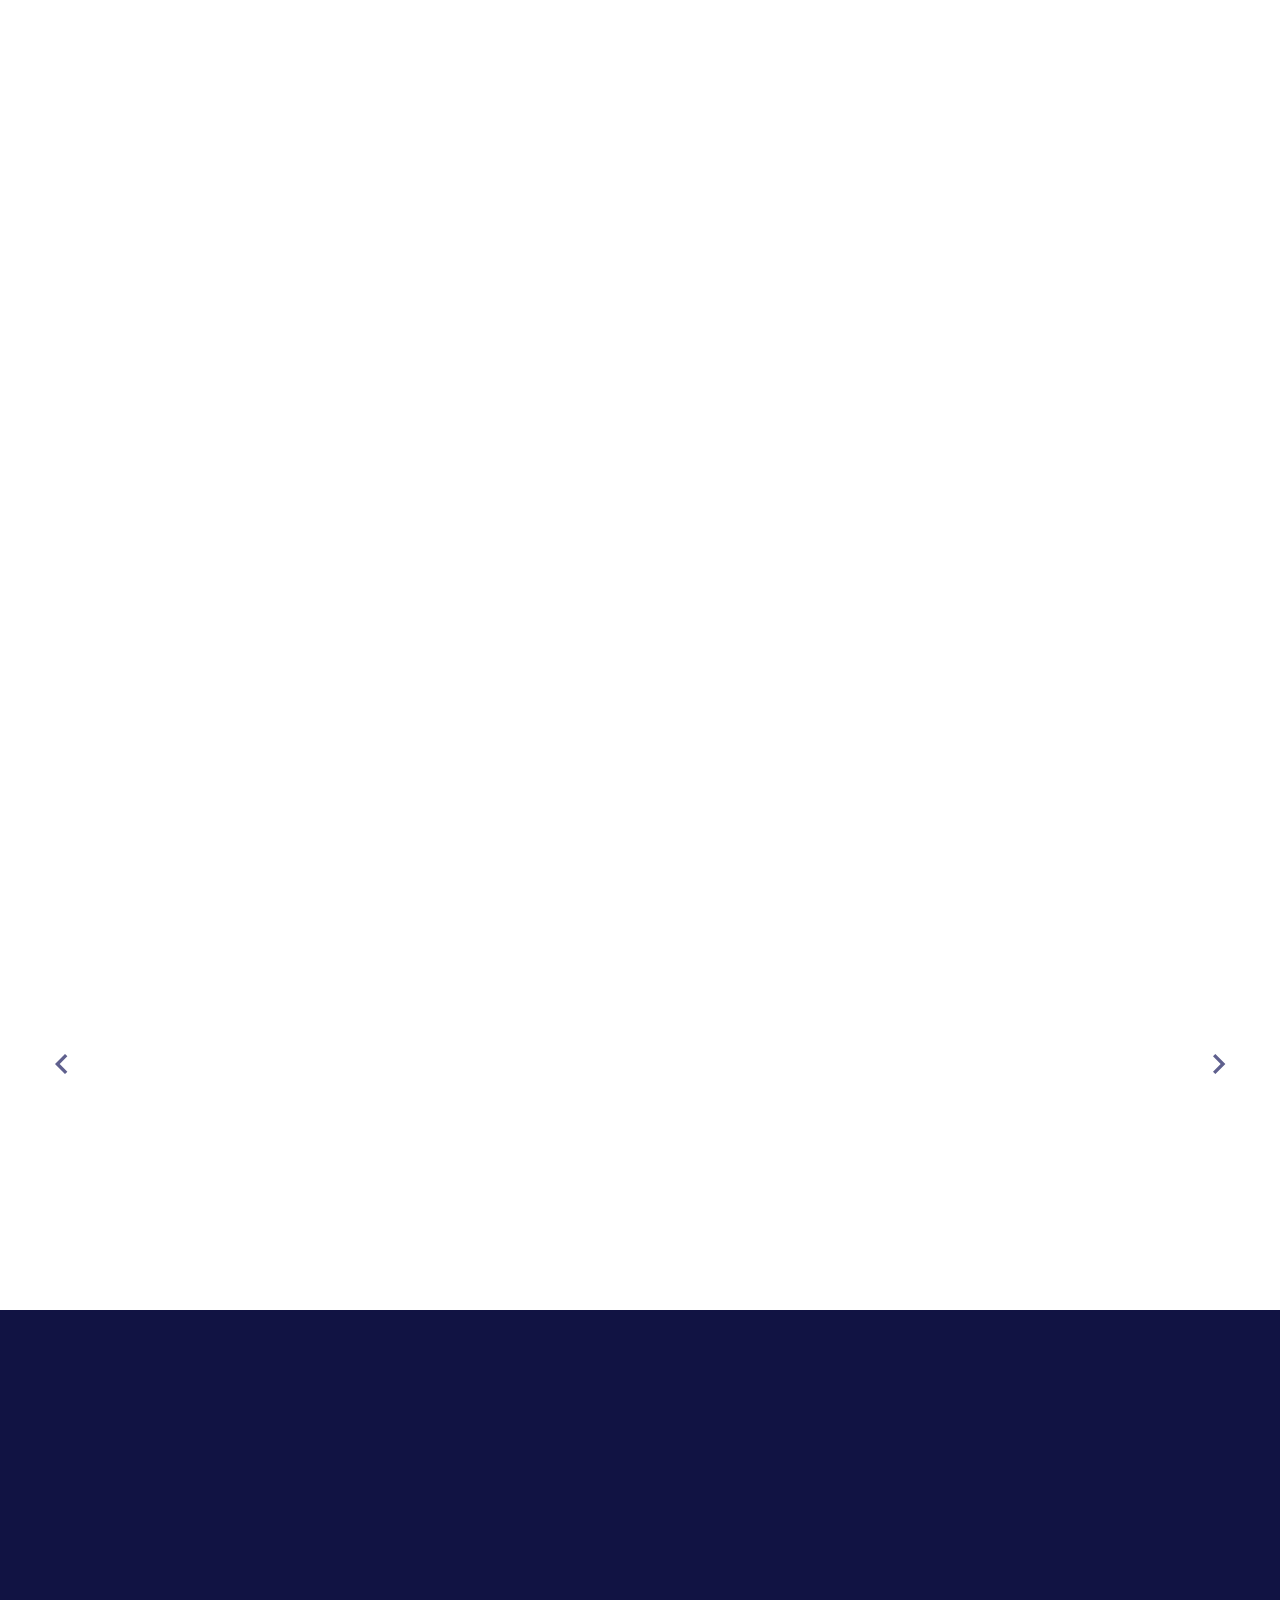
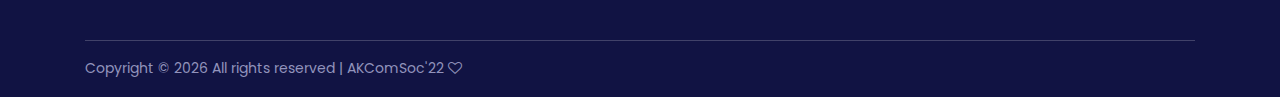
==== commit 878d6d05: "thdth" ====
--- a/events.html
+++ b/events.html
@@ -1,57 +1,70 @@
 <!DOCTYPE html>
 <html lang="en">
-
-<head>
-    <meta charset="UTF-8">
-    <meta name="description" content="">
-    <meta http-equiv="X-UA-Compatible" content="IE=edge">
-    <meta name="viewport" content="width=device-width, initial-scale=1, shrink-to-fit=no">
+  <head>
+    <meta charset="UTF-8" />
+    <meta name="description" content="" />
+    <meta http-equiv="X-UA-Compatible" content="IE=edge" />
+    <meta
+      name="viewport"
+      content="width=device-width, initial-scale=1, shrink-to-fit=no"
+    />
 
     <!-- Title -->
-    <title>AKComSoc SC'22- All Kerala Communication Society Students Conclave</title>
+    <title>
+      AKComSoc SC'22- All Kerala Communication Society Students Conclave
+    </title>
 
     <!-- Favicon -->
-    <link rel="icon" href="https://ik.imagekit.io/ieeecollege/logo_1_bizQNKf40.png?updatedAt=1641056834567">
+    <link rel="icon" href="/img/bg-img/logo_1.png" />
 
     <!-- Stylesheet -->
-    <link rel="stylesheet" href="style.css">
-
-</head>
-
-<body>
+    <link rel="stylesheet" href="style.css" />
+  </head>
+
+  <body>
     <!-- Preloader -->
     <div id="preloader">
-        <div class="loader"></div>
+      <div class="loader"></div>
     </div>
     <!-- /Preloader -->
 
-   <!-- Header Area Start -->
-   <header class="header-area">
-    <div class="classy-nav-container breakpoint-off">
+    <!-- Header Area Start -->
+    <header class="header-area">
+      <div class="classy-nav-container breakpoint-off">
         <div class="container">
-            <!-- Classy Menu -->
-            <nav class="classy-navbar justify-content-between" id="conferNav">
-
-                <!-- Logo -->
-                <a class="nav-brand" href="./index.html"><img src="https://ik.imagekit.io/ieeecollege/logo_1_bizQNKf40.png?updatedAt=1641056834567" alt="" height="400" width="200"></a>
-
-                <!-- Navbar Toggler -->
-                <div class="classy-navbar-toggler">
-                    <span class="navbarToggler"><span></span><span></span><span></span></span>
-                </div>
-
-                <!-- Menu -->
-                <div class="classy-menu">
-                    <!-- Menu Close Button -->
-                    <div class="classycloseIcon">
-                        <div class="cross-wrap"><span class="top"></span><span class="bottom"></span></div>
-                    </div>
-                    <!-- Nav Start -->
-                    <div class="classynav">
-                        <ul id="nav">
-                            <li class="active"><a href="index.html">Home</a></li>
-                            <li><a href="events.html">Events</a>
-                               <!--- <ul class="dropdown">
+          <!-- Classy Menu -->
+          <nav class="classy-navbar justify-content-between" id="conferNav">
+            <!-- Logo -->
+            <a class="nav-brand" href="./index.html"
+              ><img
+                src="/img/bg-img/logo_1.png"
+                alt=""
+                height="400"
+                width="200"
+            /></a>
+
+            <!-- Navbar Toggler -->
+            <div class="classy-navbar-toggler">
+              <span class="navbarToggler"
+                ><span></span><span></span><span></span
+              ></span>
+            </div>
+
+            <!-- Menu -->
+            <div class="classy-menu">
+              <!-- Menu Close Button -->
+              <div class="classycloseIcon">
+                <div class="cross-wrap">
+                  <span class="top"></span><span class="bottom"></span>
+                </div>
+              </div>
+              <!-- Nav Start -->
+              <div class="classynav">
+                <ul id="nav">
+                  <li class="active"><a href="index.html">Home</a></li>
+                  <li>
+                    <a href="events.html">Events</a>
+                    <!--- <ul class="dropdown">
                                     <li><a href="index.html">- Home</a></li>
                                     <li><a href="about.html">- About Us</a></li>
                                     <li><a href="speakers.html">- Speakears</a></li>
@@ -69,369 +82,479 @@
                                         </ul>
                                     </li>
                                 </ul>-->
-                            </li>
-                            <!--<li><a href="speakers.html">Speakears</a></li>
+                  </li>
+                  <!--<li><a href="speakers.html">Speakears</a></li>
                             <li><a href="blog.html">Blog</a></li>-->
-                            <li><a href="index.html#contact">Contact</a></li>
-                        </ul>
-
-                        <!-- Get Tickets Button -->
-                        <a href="tickets.html" class="btn confer-btn mt-3 mt-lg-0 ml-3 ml-lg-5">Get Tickets <i class="zmdi zmdi-long-arrow-right"></i></a>
-                    </div>
-                    <!-- Nav End -->
-                </div>
-            </nav>
-        </div>
-    </div>
-</header>
-<!-- Header Area End -->
+                  <li><a href="index.html#contact">Contact</a></li>
+                </ul>
+
+                <!-- Get Tickets Button -->
+                <a
+                  href="tickets.html"
+                  class="btn confer-btn mt-3 mt-lg-0 ml-3 ml-lg-5"
+                  >Get Tickets <i class="zmdi zmdi-long-arrow-right"></i
+                ></a>
+              </div>
+              <!-- Nav End -->
+            </div>
+          </nav>
+        </div>
+      </div>
+    </header>
+    <!-- Header Area End -->
 
     <!-- Breadcrumb Area Start -->
-    <section class="breadcrumb-area bg-img bg-gradient-overlay jarallax" style="background-image: url(https://ik.imagekit.io/ieeecollege/sp1_Ikhk8Z8GlEW.png?updatedAt=1641142330740img/bg-img/27.jpg);">
-        <div class="container h-100">
-            <div class="row h-100 align-items-center">
-                <div class="col-12">
-                    <div class="breadcrumb-content">
-                        <h2 class="page-title">Events</h2>
-                        <nav aria-label="breadcrumb">
-                            <ol class="breadcrumb">
-                                <li class="breadcrumb-item"><a href="index.html">Home</a></li>
-                                <li class="breadcrumb-item active" aria-current="page">Events</li>
-                            </ol>
-                        </nav>
-                    </div>
-                </div>
-            </div>
-        </div>
+    <section
+      class="breadcrumb-area bg-img bg-gradient-overlay jarallax"
+      style="
+        background-image: url(https://ik.imagekit.io/ieeecollege/sp1_Ikhk8Z8GlEW.png?updatedAt=1641142330740img/bg-img/27.jpg);
+      "
+    >
+      <div class="container h-100">
+        <div class="row h-100 align-items-center">
+          <div class="col-12">
+            <div class="breadcrumb-content">
+              <h2 class="page-title">Events</h2>
+              <nav aria-label="breadcrumb">
+                <ol class="breadcrumb">
+                  <li class="breadcrumb-item"><a href="index.html">Home</a></li>
+                  <li class="breadcrumb-item active" aria-current="page">
+                    Events
+                  </li>
+                </ol>
+              </nav>
+            </div>
+          </div>
+        </div>
+      </div>
     </section>
     <!-- Breadcrumb Area End -->
 
     <!-- What We offer Area Start -->
     <section class="what-we-offer-area section-padding-100-70">
-        <div class="container">
-            <div class="row">
-                <!-- Heading -->
-                <div class="col-12">
-                    <div class="section-heading-3 text-center wow fadeInUp" data-wow-delay="300ms">
-                        <p>Conclave Meeting</p>
-                        <h4>What We Offer</h4>
-                    </div>
-                </div>
-            </div>
-
-            <div class="row">
-                <!-- Single We Offer Area -->
-                <div class="col-12 col-md-6 col-xl-3">
-                    <div class="single-we-offer-content text-center wow fadeInUp" data-wow-delay="0.3s">
-                        <!-- Icon -->
-                        <div class="offer-icon">
-                            <img src="img/core-img/icon.png" alt="">
-                        </div>
-                        <h5>Workshops</h5>
-                        <p>Nam libero tempore, cum soluta nobis est eligendi optio cumque</p>
-                    </div>
-                </div>
-
-                <!-- Single We Offer Area -->
-                <div class="col-12 col-md-6 col-xl-3">
-                    <div class="single-we-offer-content text-center wow fadeInUp" data-wow-delay="0.3s">
-                        <!-- Icon -->
-                        <div class="offer-icon">
-                            <img src="img/core-img/icon-2.png" alt="">
-                        </div>
-                        <h5>Indistrial Visit</h5>
-                        <p>Temporibus autem quibusdam et aut officiis debitis aut rerum</p>
-                    </div>
-                </div>
-
-                <!-- Single We Offer Area -->
-                <div class="col-12 col-md-6 col-xl-3">
-                    <div class="single-we-offer-content text-center wow fadeInUp" data-wow-delay="0.3s">
-                        <!-- Icon -->
-                        <div class="offer-icon">
-                            <img src="img/core-img/icon-3.png" alt="">
-                        </div>
-                        <h5>Coffee Breaks</h5>
-                        <p>On the other hand, we denounce with righteous indignation</p>
-                    </div>
-                </div>
-
-                <!-- Single We Offer Area -->
-                <div class="col-12 col-md-6 col-xl-3">
-                    <div class="single-we-offer-content text-center wow fadeInUp" data-wow-delay="0.3s">
-                        <!-- Icon -->
-                        <div class="offer-icon">
-                            <img src="img/core-img/icon-4.png" alt="">
-                        </div>
-                        <h5>Culturals</h5>
-                        <p>These cases are perfectly simple and easy to distinguish in a free hour</p>
-                    </div>
-                </div>
-            </div>
-        </div>
+      <div class="container">
+        <div class="row">
+          <!-- Heading -->
+          <div class="col-12">
+            <div
+              class="section-heading-3 text-center wow fadeInUp"
+              data-wow-delay="300ms"
+            >
+              <p>Conclave Meeting</p>
+              <h4>What We Offer</h4>
+            </div>
+          </div>
+        </div>
+
+        <div class="row">
+          <!-- Single We Offer Area -->
+          <div class="col-12 col-md-6 col-xl-3">
+            <div
+              class="single-we-offer-content text-center wow fadeInUp"
+              data-wow-delay="0.3s"
+            >
+              <!-- Icon -->
+              <div class="offer-icon">
+                <img src="img/core-img/icon.png" alt="" />
+              </div>
+              <h5>Workshops</h5>
+              <p>
+                Nam libero tempore, cum soluta nobis est eligendi optio cumque
+              </p>
+            </div>
+          </div>
+
+          <!-- Single We Offer Area -->
+          <div class="col-12 col-md-6 col-xl-3">
+            <div
+              class="single-we-offer-content text-center wow fadeInUp"
+              data-wow-delay="0.3s"
+            >
+              <!-- Icon -->
+              <div class="offer-icon">
+                <img src="img/core-img/icon-2.png" alt="" />
+              </div>
+              <h5>Indistrial Visit</h5>
+              <p>
+                Temporibus autem quibusdam et aut officiis debitis aut rerum
+              </p>
+            </div>
+          </div>
+
+          <!-- Single We Offer Area -->
+          <div class="col-12 col-md-6 col-xl-3">
+            <div
+              class="single-we-offer-content text-center wow fadeInUp"
+              data-wow-delay="0.3s"
+            >
+              <!-- Icon -->
+              <div class="offer-icon">
+                <img src="img/core-img/icon-3.png" alt="" />
+              </div>
+              <h5>Coffee Breaks</h5>
+              <p>On the other hand, we denounce with righteous indignation</p>
+            </div>
+          </div>
+
+          <!-- Single We Offer Area -->
+          <div class="col-12 col-md-6 col-xl-3">
+            <div
+              class="single-we-offer-content text-center wow fadeInUp"
+              data-wow-delay="0.3s"
+            >
+              <!-- Icon -->
+              <div class="offer-icon">
+                <img src="img/core-img/icon-4.png" alt="" />
+              </div>
+              <h5>Culturals</h5>
+              <p>
+                These cases are perfectly simple and easy to distinguish in a
+                free hour
+              </p>
+            </div>
+          </div>
+        </div>
+      </div>
     </section>
     <!-- What We offer Area End -->
     <!-- Our Speakings Area Start -->
     <section class="our-speaker-area section-padding-100-60">
-        <div class="container">
-            <div class="row">
-                <!-- Heading -->
-                <div class="col-12">
-                    <div class="section-heading-3 text-center wow fadeInUp" data-wow-delay="300ms">
-                        <p>Our Events</p>
-                        <h4>Events,Workshops,Hackathons...</h4>
-                    </div>
-                </div>
-            </div>
-
-            <div class="row">
-                <!-- Single Speaker Area -->
-                <div class="col-12 col-sm-6 col-lg-4">
-                    <div class="single-speaker-area bg-gradient-overlay-2 wow fadeInUp" data-wow-delay="300ms">
-                        <!-- Thumb -->
-                        <div class="speaker-single-thumb">
-                            <img src="img/bg-img/4.jpg" alt="">
-                        </div>
- 
-                        <!-- Info -->
-                        <div class="speaker-info">
-                            <h5>Albert Barnes</h5>
-                            <p>Founder</p>
-                        </div>
-                    </div>
-                </div>
-
-                <!-- Single Speaker Area -->
-                <div class="col-12 col-sm-6 col-lg-4">
-                    <div class="single-speaker-area bg-gradient-overlay-2 wow fadeInUp" data-wow-delay="300ms">
-                        <!-- Thumb -->
-                        <div class="speaker-single-thumb">
-                            <img src="img/bg-img/5.jpg" alt="">
-                        </div>
- 
-                        <!-- Info -->
-                        <div class="speaker-info">
-                            <h5>Patricia Stanley</h5>
-                            <p>Product Lead</p>
-                        </div>
-                    </div>
-                </div>
-
-                <!-- Single Speaker Area -->
-                <div class="col-12 col-sm-6 col-lg-4">
-                    <div class="single-speaker-area bg-gradient-overlay-2 wow fadeInUp" data-wow-delay="300ms">
-                        <!-- Thumb -->
-                        <div class="speaker-single-thumb">
-                            <img src="img/bg-img/6.jpg" alt="">
-                        </div>
- 
-                        <!-- Info -->
-                        <div class="speaker-info">
-                            <h5>Evelyn Stone</h5>
-                            <p>Photographer</p>
-                        </div>
-                    </div>
-                </div>
-
-                <!-- Single Speaker Area -->
-                <div class="col-12 col-sm-6 col-lg-4">
-                    <div class="single-speaker-area bg-gradient-overlay-2 wow fadeInUp" data-wow-delay="300ms">
-                        <!-- Thumb -->
-                        <div class="speaker-single-thumb">
-                            <img src="img/bg-img/7.jpg" alt="">
-                        </div>
- 
-                        <!-- Info -->
-                        <div class="speaker-info">
-                            <h5>Evelyn Stone</h5>
-                            <p>Photographer</p>
-                        </div>
-                    </div>
-                </div>
-
-                <!-- Single Speaker Area -->
-                <div class="col-12 col-sm-6 col-lg-4">
-                    <div class="single-speaker-area bg-gradient-overlay-2 wow fadeInUp" data-wow-delay="300ms">
-                        <!-- Thumb -->
-                        <div class="speaker-single-thumb">
-                            <img src="img/bg-img/8.jpg" alt="">
-                        </div>
- 
-                        <!-- Info -->
-                        <div class="speaker-info">
-                            <h5>Susan Hopkins</h5>
-                            <p>UX Manager</p>
-                        </div>
-                    </div>
-                </div>
-
-                <!-- Single Speaker Area -->
-                <div class="col-12 col-sm-6 col-lg-4">
-                    <div class="single-speaker-area bg-gradient-overlay-2 wow fadeInUp" data-wow-delay="300ms">
-                        <!-- Thumb -->
-                        <div class="speaker-single-thumb">
-                            <img src="img/bg-img/9.jpg" alt="">
-                        </div>
- 
-                        <!-- Info -->
-                        <div class="speaker-info">
-                            <h5>Michael Fowler</h5>
-                            <p>Product Design</p>
-                        </div>
-                    </div>
-                </div>
-
-                <div class="col-12">
-                    <div class="more-speaker-btn text-center mt-20 mb-40 wow fadeInUp" data-wow-delay="300ms">
-                        <a class="btn confer-btn" href="#">View All Speaker <i class="zmdi zmdi-long-arrow-right"></i></a>
-                    </div>
-                </div>
-            </div>
-        </div>
+      <div class="container">
+        <div class="row">
+          <!-- Heading -->
+          <div class="col-12">
+            <div
+              class="section-heading-3 text-center wow fadeInUp"
+              data-wow-delay="300ms"
+            >
+              <p>Our Events</p>
+              <h4>Events,Workshops,Hackathons...</h4>
+            </div>
+          </div>
+        </div>
+
+        <div class="row">
+          <!-- Single Speaker Area -->
+          <div class="col-12 col-sm-6 col-lg-4">
+            <div
+              class="single-speaker-area bg-gradient-overlay-2 wow fadeInUp"
+              data-wow-delay="300ms"
+            >
+              <!-- Thumb -->
+              <div class="speaker-single-thumb">
+                <img src="img/bg-img/4.jpg" alt="" />
+              </div>
+
+              <!-- Info -->
+              <div class="speaker-info">
+                <h5>Albert Barnes</h5>
+                <p>Founder</p>
+              </div>
+            </div>
+          </div>
+
+          <!-- Single Speaker Area -->
+          <div class="col-12 col-sm-6 col-lg-4">
+            <div
+              class="single-speaker-area bg-gradient-overlay-2 wow fadeInUp"
+              data-wow-delay="300ms"
+            >
+              <!-- Thumb -->
+              <div class="speaker-single-thumb">
+                <img src="img/bg-img/5.jpg" alt="" />
+              </div>
+
+              <!-- Info -->
+              <div class="speaker-info">
+                <h5>Patricia Stanley</h5>
+                <p>Product Lead</p>
+              </div>
+            </div>
+          </div>
+
+          <!-- Single Speaker Area -->
+          <div class="col-12 col-sm-6 col-lg-4">
+            <div
+              class="single-speaker-area bg-gradient-overlay-2 wow fadeInUp"
+              data-wow-delay="300ms"
+            >
+              <!-- Thumb -->
+              <div class="speaker-single-thumb">
+                <img src="img/bg-img/6.jpg" alt="" />
+              </div>
+
+              <!-- Info -->
+              <div class="speaker-info">
+                <h5>Evelyn Stone</h5>
+                <p>Photographer</p>
+              </div>
+            </div>
+          </div>
+
+          <!-- Single Speaker Area -->
+          <div class="col-12 col-sm-6 col-lg-4">
+            <div
+              class="single-speaker-area bg-gradient-overlay-2 wow fadeInUp"
+              data-wow-delay="300ms"
+            >
+              <!-- Thumb -->
+              <div class="speaker-single-thumb">
+                <img src="img/bg-img/7.jpg" alt="" />
+              </div>
+
+              <!-- Info -->
+              <div class="speaker-info">
+                <h5>Evelyn Stone</h5>
+                <p>Photographer</p>
+              </div>
+            </div>
+          </div>
+
+          <!-- Single Speaker Area -->
+          <div class="col-12 col-sm-6 col-lg-4">
+            <div
+              class="single-speaker-area bg-gradient-overlay-2 wow fadeInUp"
+              data-wow-delay="300ms"
+            >
+              <!-- Thumb -->
+              <div class="speaker-single-thumb">
+                <img src="img/bg-img/8.jpg" alt="" />
+              </div>
+
+              <!-- Info -->
+              <div class="speaker-info">
+                <h5>Susan Hopkins</h5>
+                <p>UX Manager</p>
+              </div>
+            </div>
+          </div>
+
+          <!-- Single Speaker Area -->
+          <div class="col-12 col-sm-6 col-lg-4">
+            <div
+              class="single-speaker-area bg-gradient-overlay-2 wow fadeInUp"
+              data-wow-delay="300ms"
+            >
+              <!-- Thumb -->
+              <div class="speaker-single-thumb">
+                <img src="img/bg-img/9.jpg" alt="" />
+              </div>
+
+              <!-- Info -->
+              <div class="speaker-info">
+                <h5>Michael Fowler</h5>
+                <p>Product Design</p>
+              </div>
+            </div>
+          </div>
+
+          <div class="col-12">
+            <div
+              class="more-speaker-btn text-center mt-20 mb-40 wow fadeInUp"
+              data-wow-delay="300ms"
+            >
+              <a class="btn confer-btn" href="#"
+                >View All Speaker <i class="zmdi zmdi-long-arrow-right"></i
+              ></a>
+            </div>
+          </div>
+        </div>
+      </div>
     </section>
     <!-- Our Speakings Area End -->
 
     <!-- Our Client Area -->
     <div class="our-client-area about-page section-padding-0-100">
-        <div class="container">
-            <div class="row">
-                <!-- Heading -->
-                <div class="col-12">
-                    <div class="section-heading-3 text-center wow fadeInUp" data-wow-delay="300ms">
-                        <p>Who's Speaking</p>
-                        <h4>Our Speakers</h4>
+      <div class="container">
+        <div class="row">
+          <!-- Heading -->
+          <div class="col-12">
+            <div
+              class="section-heading-3 text-center wow fadeInUp"
+              data-wow-delay="300ms"
+            >
+              <p>Who's Speaking</p>
+              <h4>Our Speakers</h4>
+            </div>
+          </div>
+        </div>
+
+        <div class="row">
+          <div class="col-12">
+            <!-- Client Slider -->
+            <div class="client-area owl-carousel">
+              <!-- Single Client Slide -->
+              <div
+                class="single-client-content bg-boxshadow wow fadeInUp"
+                data-wow-delay="300ms"
+              >
+                <div class="single-client-text about-page">
+                  <p>
+                    Lorem ipsum dolor sit amet, consectetur adipiscing elit, sed
+                    do eiusmod tempor incididunt ut labore et dolore magna
+                    aliqua. Ut enim ad minim veniam, quis nostrud exercitation
+                    ullamco laboris.
+                  </p>
+                  <!-- Thumb and info -->
+                  <div
+                    class="single-client-thumb-info d-flex align-items-center"
+                  >
+                    <!-- Thumb -->
+                    <div class="single-client-thumb">
+                      <img src="img/bg-img/15.jpg" alt="" />
                     </div>
-                </div>
-            </div>
-
-            <div class="row">
-                <div class="col-12">
-                    <!-- Client Slider -->
-                    <div class="client-area owl-carousel">
-                        <!-- Single Client Slide -->
-                        <div class="single-client-content bg-boxshadow wow fadeInUp" data-wow-delay="300ms">
-                            <div class="single-client-text about-page">
-                                <p>Lorem ipsum dolor sit amet, consectetur adipiscing elit, sed do eiusmod tempor incididunt ut labore et dolore magna aliqua. Ut enim ad minim veniam, quis nostrud exercitation ullamco laboris.</p>
-                                <!-- Thumb and info -->
-                                <div class="single-client-thumb-info d-flex align-items-center">
-                                    <!-- Thumb -->
-                                    <div class="single-client-thumb">
-                                        <img src="img/bg-img/15.jpg" alt="">
-                                    </div>
-                                    <!-- Info -->
-                                    <div class="client-info">
-                                        <h6>Maria Hernandez</h6>
-                                        <p>UX Manager</p>
-                                    </div>
-                                </div>
-                            </div>
-                            <!-- Icon -->
-                            <div class="client-icon">
-                                <i class="zmdi zmdi-quote"></i>
-                            </div>
-                        </div>
-
-                        <!-- Single Client Slide -->
-                        <div class="single-client-content bg-boxshadow wow fadeInUp" data-wow-delay="300ms">
-                            <div class="single-client-text about-page">
-                                <p>Lorem ipsum dolor sit amet, consectetur adipiscing elit, sed do eiusmod tempor incididunt ut labore et dolore magna aliqua. Ut enim ad minim veniam, quis nostrud exercitation ullamco laboris.</p>
-                                <!-- Thumb and info -->
-                                <div class="single-client-thumb-info d-flex align-items-center">
-                                    <!-- Thumb -->
-                                    <div class="single-client-thumb">
-                                        <img src="img/bg-img/16.jpg" alt="">
-                                    </div>
-                                    <!-- Info -->
-                                    <div class="client-info">
-                                        <h6>Jacqueline Myers</h6>
-                                        <p>UX Manager</p>
-                                    </div>
-                                </div>
-                            </div>
-                            <!-- Icon -->
-                            <div class="client-icon">
-                                <i class="zmdi zmdi-quote"></i>
-                            </div>
-                        </div>
-
-                        <!-- Single Client Slide -->
-                        <div class="single-client-content bg-boxshadow wow fadeInUp" data-wow-delay="300ms">
-                            <div class="single-client-text about-page">
-                                <p>Lorem ipsum dolor sit amet, consectetur adipiscing elit, sed do eiusmod tempor incididunt ut labore et dolore magna aliqua. Ut enim ad minim veniam, quis nostrud exercitation ullamco laboris.</p>
-                                <!-- Thumb and info -->
-                                <div class="single-client-thumb-info d-flex align-items-center">
-                                    <!-- Thumb -->
-                                    <div class="single-client-thumb">
-                                        <img src="img/bg-img/15.jpg" alt="">
-                                    </div>
-                                    <!-- Info -->
-                                    <div class="client-info">
-                                        <h6>Maria Hernandez</h6>
-                                        <p>UX Manager</p>
-                                    </div>
-                                </div>
-                            </div>
-                            <!-- Icon -->
-                            <div class="client-icon">
-                                <i class="zmdi zmdi-quote"></i>
-                            </div>
-                        </div>
+                    <!-- Info -->
+                    <div class="client-info">
+                      <h6>Maria Hernandez</h6>
+                      <p>UX Manager</p>
                     </div>
-                </div>
-            </div>
-        </div>
+                  </div>
+                </div>
+                <!-- Icon -->
+                <div class="client-icon">
+                  <i class="zmdi zmdi-quote"></i>
+                </div>
+              </div>
+
+              <!-- Single Client Slide -->
+              <div
+                class="single-client-content bg-boxshadow wow fadeInUp"
+                data-wow-delay="300ms"
+              >
+                <div class="single-client-text about-page">
+                  <p>
+                    Lorem ipsum dolor sit amet, consectetur adipiscing elit, sed
+                    do eiusmod tempor incididunt ut labore et dolore magna
+                    aliqua. Ut enim ad minim veniam, quis nostrud exercitation
+                    ullamco laboris.
+                  </p>
+                  <!-- Thumb and info -->
+                  <div
+                    class="single-client-thumb-info d-flex align-items-center"
+                  >
+                    <!-- Thumb -->
+                    <div class="single-client-thumb">
+                      <img src="img/bg-img/16.jpg" alt="" />
+                    </div>
+                    <!-- Info -->
+                    <div class="client-info">
+                      <h6>Jacqueline Myers</h6>
+                      <p>UX Manager</p>
+                    </div>
+                  </div>
+                </div>
+                <!-- Icon -->
+                <div class="client-icon">
+                  <i class="zmdi zmdi-quote"></i>
+                </div>
+              </div>
+
+              <!-- Single Client Slide -->
+              <div
+                class="single-client-content bg-boxshadow wow fadeInUp"
+                data-wow-delay="300ms"
+              >
+                <div class="single-client-text about-page">
+                  <p>
+                    Lorem ipsum dolor sit amet, consectetur adipiscing elit, sed
+                    do eiusmod tempor incididunt ut labore et dolore magna
+                    aliqua. Ut enim ad minim veniam, quis nostrud exercitation
+                    ullamco laboris.
+                  </p>
+                  <!-- Thumb and info -->
+                  <div
+                    class="single-client-thumb-info d-flex align-items-center"
+                  >
+                    <!-- Thumb -->
+                    <div class="single-client-thumb">
+                      <img src="img/bg-img/15.jpg" alt="" />
+                    </div>
+                    <!-- Info -->
+                    <div class="client-info">
+                      <h6>Maria Hernandez</h6>
+                      <p>UX Manager</p>
+                    </div>
+                  </div>
+                </div>
+                <!-- Icon -->
+                <div class="client-icon">
+                  <i class="zmdi zmdi-quote"></i>
+                </div>
+              </div>
+            </div>
+          </div>
+        </div>
+      </div>
     </div>
     <!-- Our Client Area -->
 
-<!-- Footer Area Start -->
-<footer class="footer-area bg-img bg-overlay-2 section-padding-100-0">
-    <!-- Main Footer Area -->
-    <div class="main-footer-area">
+    <!-- Footer Area Start -->
+    <footer class="footer-area bg-img bg-overlay-2 section-padding-100-0">
+      <!-- Main Footer Area -->
+      <div class="main-footer-area">
         <div class="container">
-            <div class="row">
-                <!-- Single Footer Widget Area -->
-                <div class="col-12 col-sm-6 col-lg-3">
-                    <div class="single-footer-widget mb-60 wow fadeInUp" data-wow-delay="300ms">
-                        <!-- Footer Logo -->
-                        <a href="#" class="footer-logo"><img
-                                src="https://ik.imagekit.io/ieeecollege/logo_1_bizQNKf40.png?updatedAt=1641056834567"
-                                alt=""></a>
-                        <!-- <p>To take a trivial example, which of us ever undertakes laborious physical exercise,
+          <div class="row">
+            <!-- Single Footer Widget Area -->
+            <div class="col-12 col-sm-6 col-lg-3">
+              <div
+                class="single-footer-widget mb-60 wow fadeInUp"
+                data-wow-delay="300ms"
+              >
+                <!-- Footer Logo -->
+                <a href="#" class="footer-logo"
+                  ><img src="/img/bg-img/logo_1.png" alt=""
+                /></a>
+                <!-- <p>To take a trivial example, which of us ever undertakes laborious physical exercise,
                             except to obtain.</p> -->
 
-                        <!-- Social Info -->
-                        <div class="social-info">
-                            <a href="https://www.facebook.com/ieeecomsocks"><i class="zmdi zmdi-facebook"></i></a>
-                            <a href="https://www.instagram.com/ieeecomsocks/"><i class="zmdi zmdi-instagram"></i></a>
-                            <a href="https://twitter.com/ieeecomsocks/"><i class="zmdi zmdi-twitter"></i></a>
-                            <a href="https://www.linkedin.com/company/ieeecomsocks/mycompany/"><i class="zmdi zmdi-linkedin"></i></a>
-                        </div>
-                    </div>
-                </div>
-
-                <!-- Single Footer Widget Area -->
-                <div class="col-12 col-sm-6 col-lg-3">
-                    <div class="single-footer-widget mb-60 wow fadeInUp" data-wow-delay="300ms">
-                        <!-- Widget Title -->
-                        <!-- <h5 class="widget-title">Contact</h5> -->
-
-                        <!-- Contact Area -->
-                        <!-- <div class="footer-contact-info">
+                <!-- Social Info -->
+                <div class="social-info">
+                  <a href="https://www.facebook.com/ieeecomsocks"
+                    ><i class="zmdi zmdi-facebook"></i
+                  ></a>
+                  <a href="https://www.instagram.com/ieeecomsocks/"
+                    ><i class="zmdi zmdi-instagram"></i
+                  ></a>
+                  <a href="https://twitter.com/ieeecomsocks/"
+                    ><i class="zmdi zmdi-twitter"></i
+                  ></a>
+                  <a
+                    href="https://www.linkedin.com/company/ieeecomsocks/mycompany/"
+                    ><i class="zmdi zmdi-linkedin"></i
+                  ></a>
+                </div>
+              </div>
+            </div>
+
+            <!-- Single Footer Widget Area -->
+            <div class="col-12 col-sm-6 col-lg-3">
+              <div
+                class="single-footer-widget mb-60 wow fadeInUp"
+                data-wow-delay="300ms"
+              >
+                <!-- Widget Title -->
+                <!-- <h5 class="widget-title">Contact</h5> -->
+
+                <!-- Contact Area -->
+                <!-- <div class="footer-contact-info">
                             <p><i class="zmdi zmdi-map"></i> 184 Main Collins Street</p>
                             <p><i class="zmdi zmdi-phone"></i> (226) 446 9371</p>
                             <p><i class="zmdi zmdi-email"></i> confer@gmail.com</p>
                             <p><i class="zmdi zmdi-globe"></i> www.confer.com</p>
                         </div> -->
-                    </div>
-                </div>
-
-                <!-- Single Footer Widget Area -->
-                <div class="col-12 col-sm-6 col-lg-3">
-                    <div class="single-footer-widget mb-60 wow fadeInUp" data-wow-delay="300ms">
-                        <!-- Widget Title -->
-                        <!-- <h5 class="widget-title">Workshops</h5>-->
-
-                        <!--Footer Nav 
+              </div>
+            </div>
+
+            <!-- Single Footer Widget Area -->
+            <div class="col-12 col-sm-6 col-lg-3">
+              <div
+                class="single-footer-widget mb-60 wow fadeInUp"
+                data-wow-delay="300ms"
+              >
+                <!-- Widget Title -->
+                <!-- <h5 class="widget-title">Workshops</h5>-->
+
+                <!--Footer Nav 
                         <ul class="footer-nav">
                             <li><a href="#">OSHA Compliance</a></li>
                             <li><a href="#">Microsoft Excel Basics</a></li>
@@ -439,17 +562,20 @@
                             <li><a href="#">Tedx Moscow Conference</a></li>
                         </ul> 
                     -->
-                    </div>
-                </div>
-
-                <!-- Single Footer Widget Area -->
-                <div class="col-12 col-sm-6 col-lg-3">
-                    <div class="single-footer-widget mb-60 wow fadeInUp" data-wow-delay="300ms">
-                        <!-- Widget Title -->
-                        <!-- <h5 class="widget-title">Gallery</h5> -->
-
-                        <!-- Footer Gallery -->
-                        <!-- <div class="footer-gallery">
+              </div>
+            </div>
+
+            <!-- Single Footer Widget Area -->
+            <div class="col-12 col-sm-6 col-lg-3">
+              <div
+                class="single-footer-widget mb-60 wow fadeInUp"
+                data-wow-delay="300ms"
+              >
+                <!-- Widget Title -->
+                <!-- <h5 class="widget-title">Gallery</h5> -->
+
+                <!-- Footer Gallery -->
+                <!-- <div class="footer-gallery">
                             <div class="row">
                                 <div class="col-4">
                                     <a href="img/bg-img/21.jpg" class="single-gallery-item"><img
@@ -477,43 +603,46 @@
                                 </div>
                             </div>
                         </div> -->
-                    </div>
-                </div>
-            </div>
-        </div>
-    </div>
-
-    <!-- Copywrite Area -->
-    <div class="container">
+              </div>
+            </div>
+          </div>
+        </div>
+      </div>
+
+      <!-- Copywrite Area -->
+      <div class="container">
         <div class="copywrite-content">
-            <div class="row">
-                <!-- Copywrite Text -->
-                <div class="col-12 col-md-6">
-                    <div class="copywrite-text">
-                        <p>
-                            <!-- Link back to Colorlib can't be removed. Template is licensed under CC BY 3.0. -->
-                            Copyright &copy;
-                            <script>document.write(new Date().getFullYear());</script> All rights reserved |
-                            AKComSoc'22 <i class="fa fa-heart-o" aria-hidden="true"></i><a
-                                href="https://colorlib.com" target="_blank"></a>
-                            <!-- Link back to Colorlib can't be removed. Template is licensed under CC BY 3.0. -->
-                        </p>
-                    </div>
-                </div>
-                <!-- Footer Menu -->
-                <div class="col-12 col-md-6">
-                    <div class="footer-menu">
-                        <ul class="nav">
-                            <!-- <li><a href="#"><i class="zmdi zmdi-circle"></i> Terms of Service</a></li>
+          <div class="row">
+            <!-- Copywrite Text -->
+            <div class="col-12 col-md-6">
+              <div class="copywrite-text">
+                <p>
+                  <!-- Link back to Colorlib can't be removed. Template is licensed under CC BY 3.0. -->
+                  Copyright &copy;
+                  <script>
+                    document.write(new Date().getFullYear());
+                  </script>
+                  All rights reserved | AKComSoc'22
+                  <i class="fa fa-heart-o" aria-hidden="true"></i
+                  ><a href="https://colorlib.com" target="_blank"></a>
+                  <!-- Link back to Colorlib can't be removed. Template is licensed under CC BY 3.0. -->
+                </p>
+              </div>
+            </div>
+            <!-- Footer Menu -->
+            <div class="col-12 col-md-6">
+              <div class="footer-menu">
+                <ul class="nav">
+                  <!-- <li><a href="#"><i class="zmdi zmdi-circle"></i> Terms of Service</a></li>
                             <li><a href="#"><i class="zmdi zmdi-circle"></i> Privacy Policy</a></li> -->
-                        </ul>
-                    </div>
-                </div>
-            </div>
-        </div>
-    </div>
-</footer>
-<!-- Footer Area End -->
+                </ul>
+              </div>
+            </div>
+          </div>
+        </div>
+      </div>
+    </footer>
+    <!-- Footer Area End -->
 
     <!-- **** All JS Files ***** -->
     <!-- jQuery 2.2.4 -->
@@ -526,6 +655,5 @@
     <script src="js/confer.bundle.js"></script>
     <!-- Active -->
     <script src="js/default-assets/active.js"></script>
-</body>
-
-</html>+  </body>
+</html>
--- a/style.css
+++ b/style.css
@@ -896,7 +896,7 @@
       z-index: 1;
       font-weight: 700;
       font-size: 90px;
-      text-transform: uppercase;
+      
       display: block;
       margin-bottom: 10px;
       color: #ffffff; }
@@ -1165,7 +1165,7 @@
     font-size: 14px;
     font-weight: 500;
     color: #df42b1;
-    text-transform: uppercase;
+   
     letter-spacing: 1px;
     border-bottom: 2px solid #4b4d7b;
     margin-bottom: 20px;
@@ -1174,7 +1174,7 @@
   .about-us-countdown-area .about-content-text h3 {
     font-size: 40px;
     color: #ffffff;
-    text-transform: uppercase;
+   
     letter-spacing: 1px;
     margin-bottom: 20px; }
     @media only screen and (min-width: 992px) and (max-width: 1199px) {
@@ -2507,8 +2507,7 @@
     padding: 10px 25px;
     display: inline-block;
     letter-spacing: 1px;
-    text-transform: uppercase;
-    color: #ffffff;
+        color: #ffffff;
     border-radius: 0 0 5px 5px;
     margin-bottom: 25px;
     line-height: 1; }
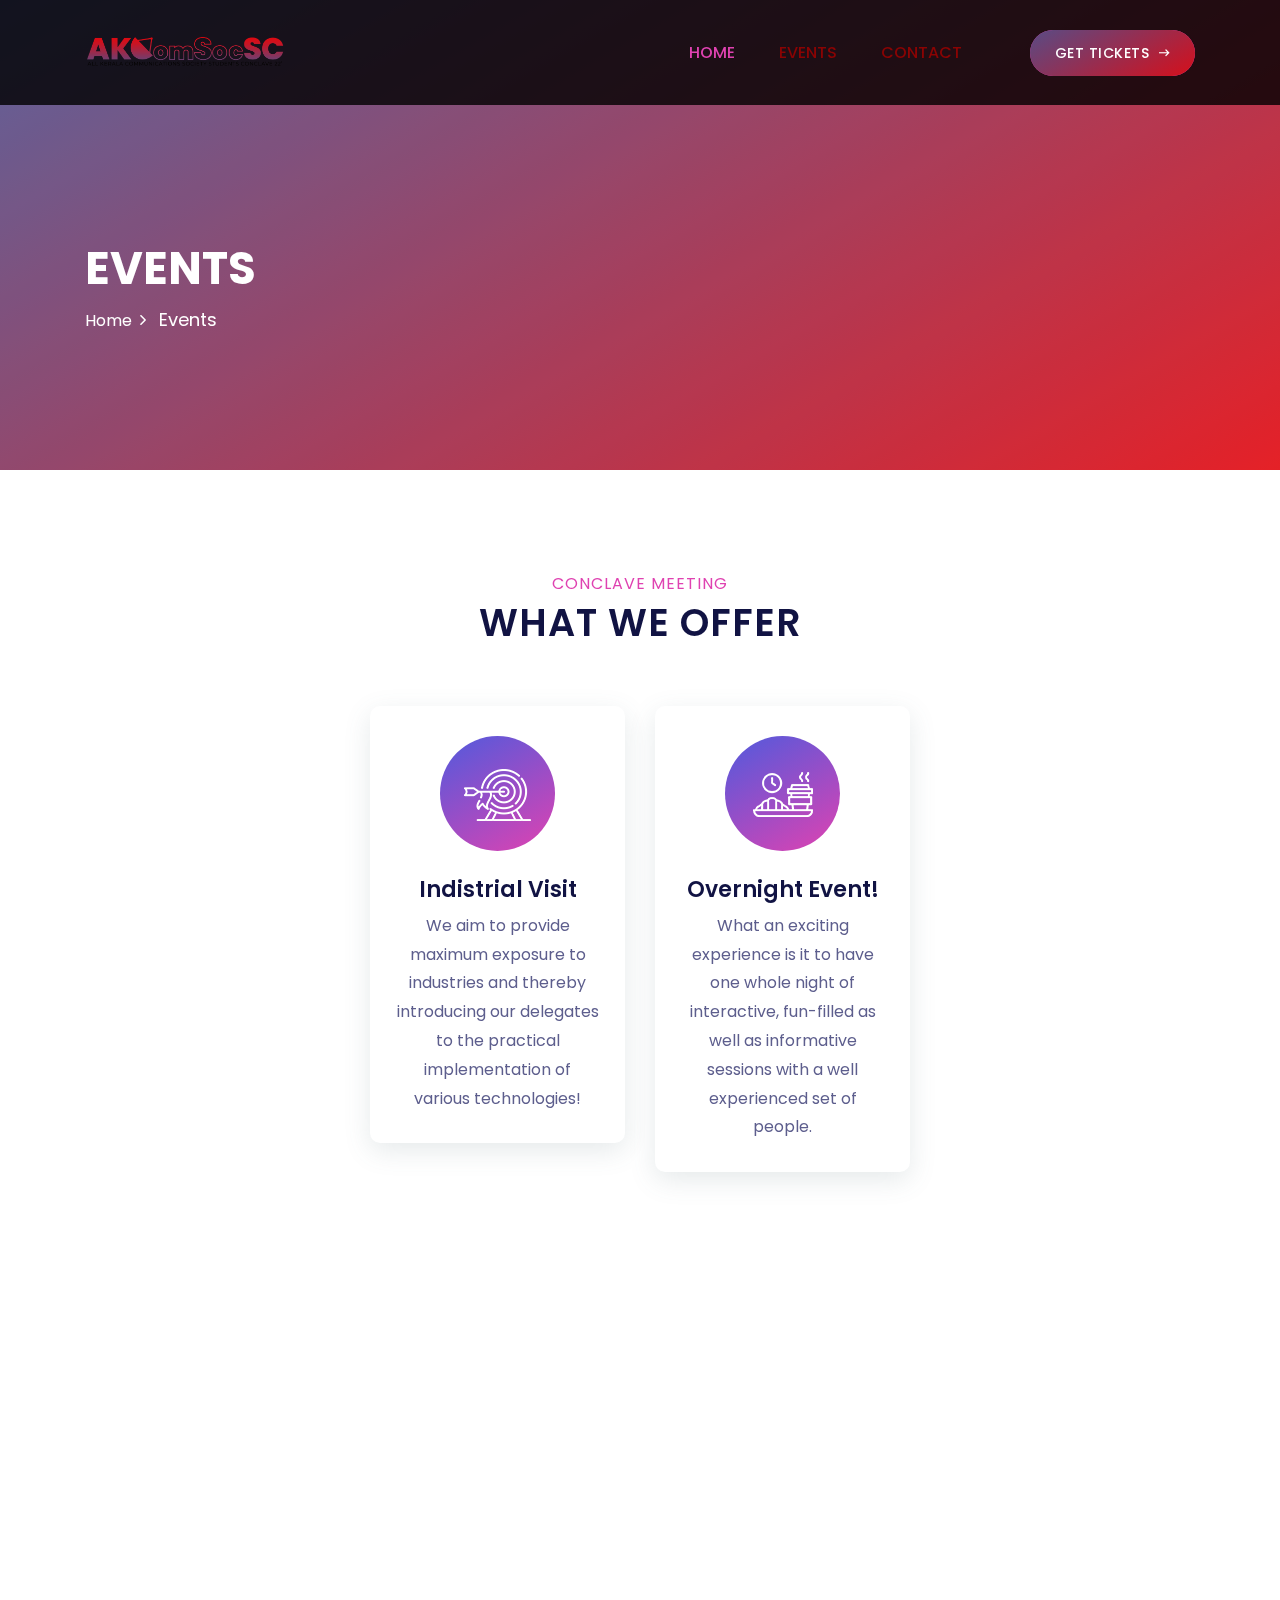
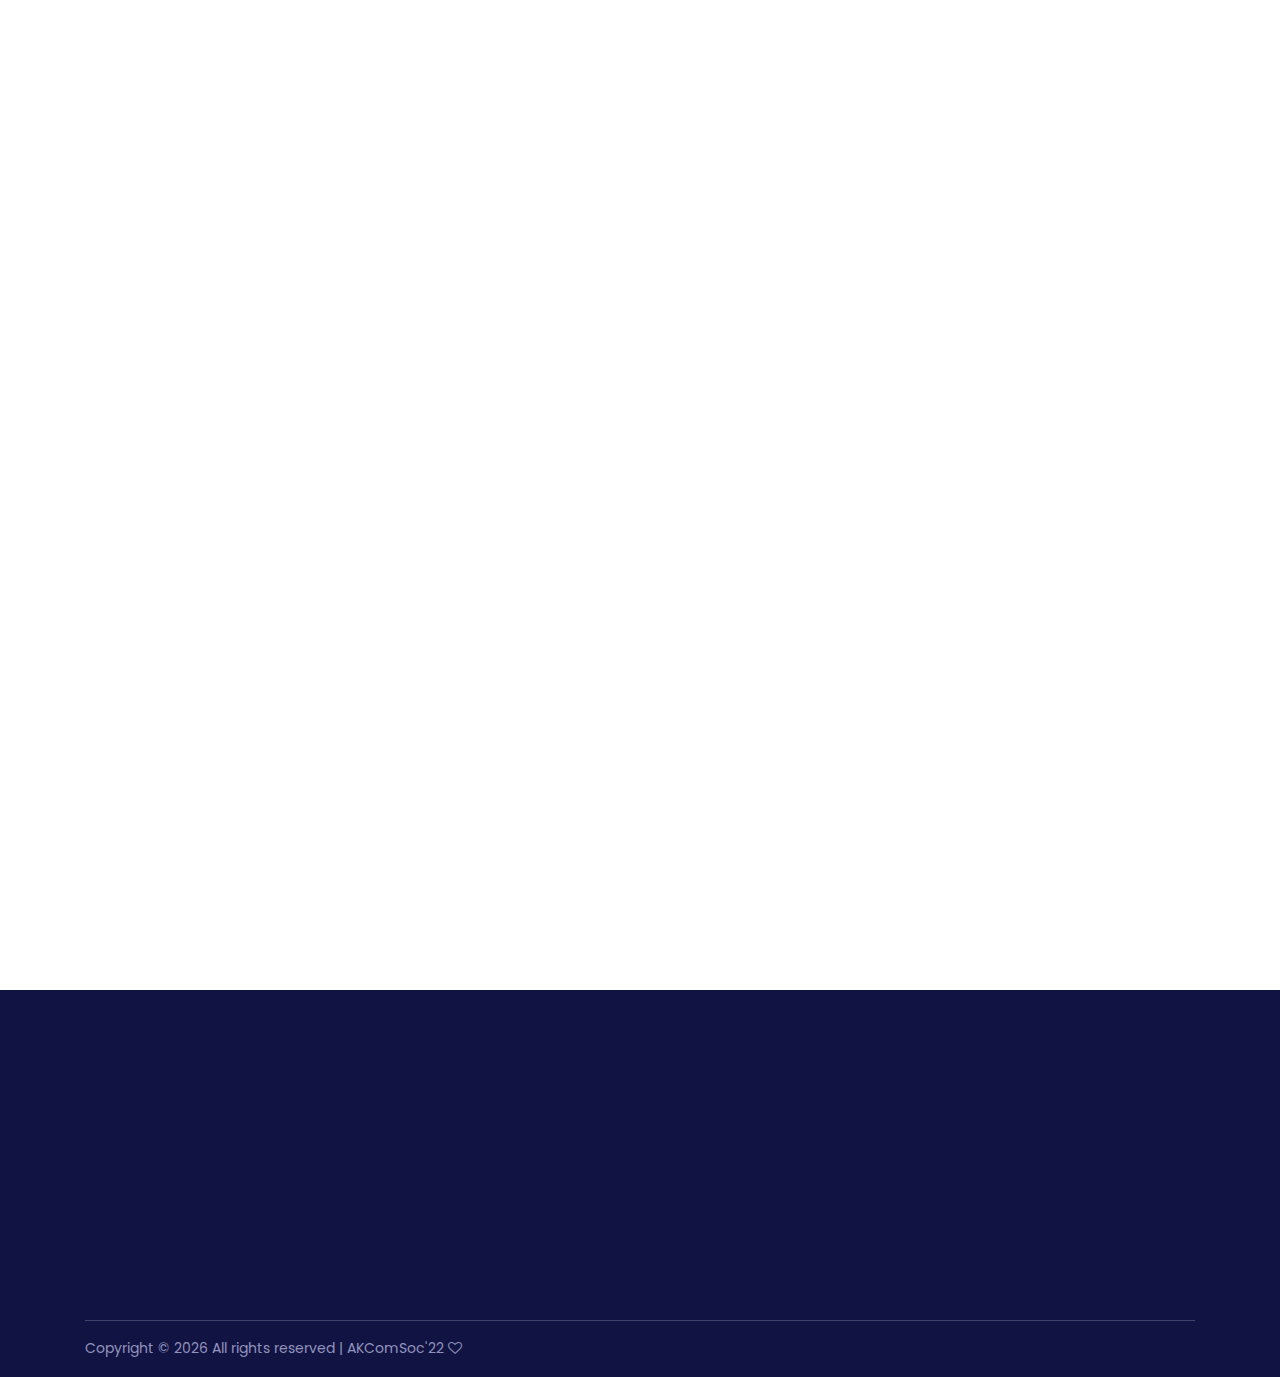
==== commit 72621849: "rst" ====
--- a/events.html
+++ b/events.html
@@ -146,15 +146,15 @@
           </div>
         </div>
 
-        <div class="row">
+        <div class="row justify-content-md-center">
           <!-- Single We Offer Area -->
-          <div class="col-12 col-md-6 col-xl-3">
+          <!-- <div class="col-12 col-md-6 col-xl-3">
             <div
               class="single-we-offer-content text-center wow fadeInUp"
               data-wow-delay="0.3s"
-            >
-              <!-- Icon -->
-              <div class="offer-icon">
+            > -->
+          <!-- Icon -->
+          <!-- <div class="offer-icon">
                 <img src="img/core-img/icon.png" alt="" />
               </div>
               <h5>Workshops</h5>
@@ -162,7 +162,7 @@
                 Nam libero tempore, cum soluta nobis est eligendi optio cumque
               </p>
             </div>
-          </div>
+          </div> -->
 
           <!-- Single We Offer Area -->
           <div class="col-12 col-md-6 col-xl-3">
@@ -176,7 +176,10 @@
               </div>
               <h5>Indistrial Visit</h5>
               <p>
-                Temporibus autem quibusdam et aut officiis debitis aut rerum
+               We aim
+                to provide maximum exposure to industries and thereby
+                introducing our delegates to the practical implementation of
+                various technologies!
               </p>
             </div>
           </div>
@@ -191,19 +194,23 @@
               <div class="offer-icon">
                 <img src="img/core-img/icon-3.png" alt="" />
               </div>
-              <h5>Coffee Breaks</h5>
-              <p>On the other hand, we denounce with righteous indignation</p>
+              <h5>Overnight Event!</h5>
+              <p>
+                What an exciting experience is it to have one whole night of
+                interactive, fun-filled as well as informative sessions with a
+                well experienced set of people.
+              </p>
             </div>
           </div>
 
           <!-- Single We Offer Area -->
-          <div class="col-12 col-md-6 col-xl-3">
+          <!-- <div class="col-12 col-md-6 col-xl-3">
             <div
               class="single-we-offer-content text-center wow fadeInUp"
               data-wow-delay="0.3s"
-            >
-              <!-- Icon -->
-              <div class="offer-icon">
+            > -->
+          <!-- Icon -->
+          <!-- <div class="offer-icon">
                 <img src="img/core-img/icon-4.png" alt="" />
               </div>
               <h5>Culturals</h5>
@@ -212,7 +219,7 @@
                 free hour
               </p>
             </div>
-          </div>
+          </div> -->
         </div>
       </div>
     </section>
@@ -228,12 +235,12 @@
               data-wow-delay="300ms"
             >
               <p>Our Events</p>
-              <h4>Events,Workshops,Hackathons...</h4>
-            </div>
-          </div>
-        </div>
-
-        <div class="row">
+              <h4>Workshops</h4>
+            </div>
+          </div>
+        </div>
+
+        <div class="row justify-content-md-center">
           <!-- Single Speaker Area -->
           <div class="col-12 col-sm-6 col-lg-4">
             <div
@@ -242,13 +249,13 @@
             >
               <!-- Thumb -->
               <div class="speaker-single-thumb">
-                <img src="img/bg-img/4.jpg" alt="" />
+                <img src="img/bg-img/embed.jpg" alt="" />
               </div>
 
               <!-- Info -->
               <div class="speaker-info">
-                <h5>Albert Barnes</h5>
-                <p>Founder</p>
+                <h5>Embed-IT</h5>
+                <p>Workshop</p>
               </div>
             </div>
           </div>
@@ -261,17 +268,31 @@
             >
               <!-- Thumb -->
               <div class="speaker-single-thumb">
-                <img src="img/bg-img/5.jpg" alt="" />
+                <img src="img/bg-img/lifi.jpg" alt="" />
               </div>
 
               <!-- Info -->
               <div class="speaker-info">
-                <h5>Patricia Stanley</h5>
-                <p>Product Lead</p>
-              </div>
-            </div>
-          </div>
-
+                <h5>Li-Fi</h5>
+                <p>Workshop</p>
+              </div>
+            </div>
+          </div>
+        </div>
+        <div class="row">
+          <!-- Heading -->
+          <div class="col-12">
+            <div
+              class="section-heading-3 text-center wow fadeInUp"
+              data-wow-delay="300ms"
+            >
+      
+              <h4>Industrial Visit</h4>
+            </div>
+          </div>
+        </div>
+
+        <div class="row justify-content-md-center">
           <!-- Single Speaker Area -->
           <div class="col-12 col-sm-6 col-lg-4">
             <div
@@ -280,48 +301,67 @@
             >
               <!-- Thumb -->
               <div class="speaker-single-thumb">
-                <img src="img/bg-img/6.jpg" alt="" />
+                <img src="img/bg-img/acarr.jpg" alt="" />
               </div>
 
               <!-- Info -->
+              <div class="speaker-info">
+                <h5>ACARR</h5>
+                <p>Advanced Centre for Atmospheric Radar Research (ACARR)</p>
+              </div>
+            </div>
+          </div>
+
+          <!-- Single Speaker Area -->
+          <!-- <div class="col-12 col-sm-6 col-lg-4">
+            <div
+              class="single-speaker-area bg-gradient-overlay-2 wow fadeInUp"
+              data-wow-delay="300ms"
+            >
+              <!-- Thumb 
+              <div class="speaker-single-thumb">
+                <img src="img/bg-img/lifi.jpg" alt="" />
+              </div>
+
+              <!-- Info 
+              <div class="speaker-info">
+                <h5>Li-Fi</h5>
+                <p>Workshop</p>
+              </div>
+            </div>
+          </div> -->
+        </div>
+        <!-- <div class="row">
+          <!-- Single Speaker Area
+          <div class="col-12 col-sm-6 col-lg-4">
+            <div
+              class="single-speaker-area bg-gradient-overlay-2 wow fadeInUp"
+              data-wow-delay="300ms"
+            >
+              <!-- Thumb 
+              <div class="speaker-single-thumb">
+                <img src="img/bg-img/7.jpg" alt="" />
+              </div>
+
+              <!-- Info 
               <div class="speaker-info">
                 <h5>Evelyn Stone</h5>
                 <p>Photographer</p>
               </div>
             </div>
           </div>
-
-          <!-- Single Speaker Area -->
+          <!-- Single Speaker Area 
           <div class="col-12 col-sm-6 col-lg-4">
             <div
               class="single-speaker-area bg-gradient-overlay-2 wow fadeInUp"
               data-wow-delay="300ms"
             >
-              <!-- Thumb -->
-              <div class="speaker-single-thumb">
-                <img src="img/bg-img/7.jpg" alt="" />
-              </div>
-
-              <!-- Info -->
-              <div class="speaker-info">
-                <h5>Evelyn Stone</h5>
-                <p>Photographer</p>
-              </div>
-            </div>
-          </div>
-
-          <!-- Single Speaker Area -->
-          <div class="col-12 col-sm-6 col-lg-4">
-            <div
-              class="single-speaker-area bg-gradient-overlay-2 wow fadeInUp"
-              data-wow-delay="300ms"
-            >
-              <!-- Thumb -->
+              <!-- Thumb 
               <div class="speaker-single-thumb">
                 <img src="img/bg-img/8.jpg" alt="" />
               </div>
 
-              <!-- Info -->
+              <!-- Info 
               <div class="speaker-info">
                 <h5>Susan Hopkins</h5>
                 <p>UX Manager</p>
@@ -329,18 +369,18 @@
             </div>
           </div>
 
-          <!-- Single Speaker Area -->
+          <!-- Single Speaker Area
           <div class="col-12 col-sm-6 col-lg-4">
             <div
               class="single-speaker-area bg-gradient-overlay-2 wow fadeInUp"
               data-wow-delay="300ms"
             >
-              <!-- Thumb -->
+              <!-- Thumb 
               <div class="speaker-single-thumb">
                 <img src="img/bg-img/9.jpg" alt="" />
               </div>
 
-              <!-- Info -->
+              <!-- Info 
               <div class="speaker-info">
                 <h5>Michael Fowler</h5>
                 <p>Product Design</p>
@@ -358,16 +398,16 @@
               ></a>
             </div>
           </div>
-        </div>
+        </div> -->
       </div>
     </section>
     <!-- Our Speakings Area End -->
 
     <!-- Our Client Area -->
-    <div class="our-client-area about-page section-padding-0-100">
+    <!-- <div class="our-client-area about-page section-padding-0-100">
       <div class="container">
         <div class="row">
-          <!-- Heading -->
+          
           <div class="col-12">
             <div
               class="section-heading-3 text-center wow fadeInUp"
@@ -381,9 +421,9 @@
 
         <div class="row">
           <div class="col-12">
-            <!-- Client Slider -->
+           
             <div class="client-area owl-carousel">
-              <!-- Single Client Slide -->
+              
               <div
                 class="single-client-content bg-boxshadow wow fadeInUp"
                 data-wow-delay="300ms"
@@ -395,28 +435,28 @@
                     aliqua. Ut enim ad minim veniam, quis nostrud exercitation
                     ullamco laboris.
                   </p>
-                  <!-- Thumb and info -->
+                  
                   <div
                     class="single-client-thumb-info d-flex align-items-center"
                   >
-                    <!-- Thumb -->
+                    
                     <div class="single-client-thumb">
                       <img src="img/bg-img/15.jpg" alt="" />
                     </div>
-                    <!-- Info -->
+                    
                     <div class="client-info">
                       <h6>Maria Hernandez</h6>
                       <p>UX Manager</p>
                     </div>
                   </div>
                 </div>
-                <!-- Icon -->
+               
                 <div class="client-icon">
                   <i class="zmdi zmdi-quote"></i>
                 </div>
               </div>
 
-              <!-- Single Client Slide -->
+              
               <div
                 class="single-client-content bg-boxshadow wow fadeInUp"
                 data-wow-delay="300ms"
@@ -428,28 +468,28 @@
                     aliqua. Ut enim ad minim veniam, quis nostrud exercitation
                     ullamco laboris.
                   </p>
-                  <!-- Thumb and info -->
+                  
                   <div
                     class="single-client-thumb-info d-flex align-items-center"
                   >
-                    <!-- Thumb -->
+                  
                     <div class="single-client-thumb">
                       <img src="img/bg-img/16.jpg" alt="" />
                     </div>
-                    <!-- Info -->
+                   
                     <div class="client-info">
                       <h6>Jacqueline Myers</h6>
                       <p>UX Manager</p>
                     </div>
                   </div>
                 </div>
-                <!-- Icon -->
+                
                 <div class="client-icon">
                   <i class="zmdi zmdi-quote"></i>
                 </div>
               </div>
 
-              <!-- Single Client Slide -->
+            
               <div
                 class="single-client-content bg-boxshadow wow fadeInUp"
                 data-wow-delay="300ms"
@@ -461,22 +501,22 @@
                     aliqua. Ut enim ad minim veniam, quis nostrud exercitation
                     ullamco laboris.
                   </p>
-                  <!-- Thumb and info -->
+                 
                   <div
                     class="single-client-thumb-info d-flex align-items-center"
                   >
-                    <!-- Thumb -->
+                 
                     <div class="single-client-thumb">
                       <img src="img/bg-img/15.jpg" alt="" />
                     </div>
-                    <!-- Info -->
+                   
                     <div class="client-info">
                       <h6>Maria Hernandez</h6>
                       <p>UX Manager</p>
                     </div>
                   </div>
                 </div>
-                <!-- Icon -->
+                
                 <div class="client-icon">
                   <i class="zmdi zmdi-quote"></i>
                 </div>
@@ -485,7 +525,7 @@
           </div>
         </div>
       </div>
-    </div>
+    </div> -->
     <!-- Our Client Area -->
 
     <!-- Footer Area Start -->
